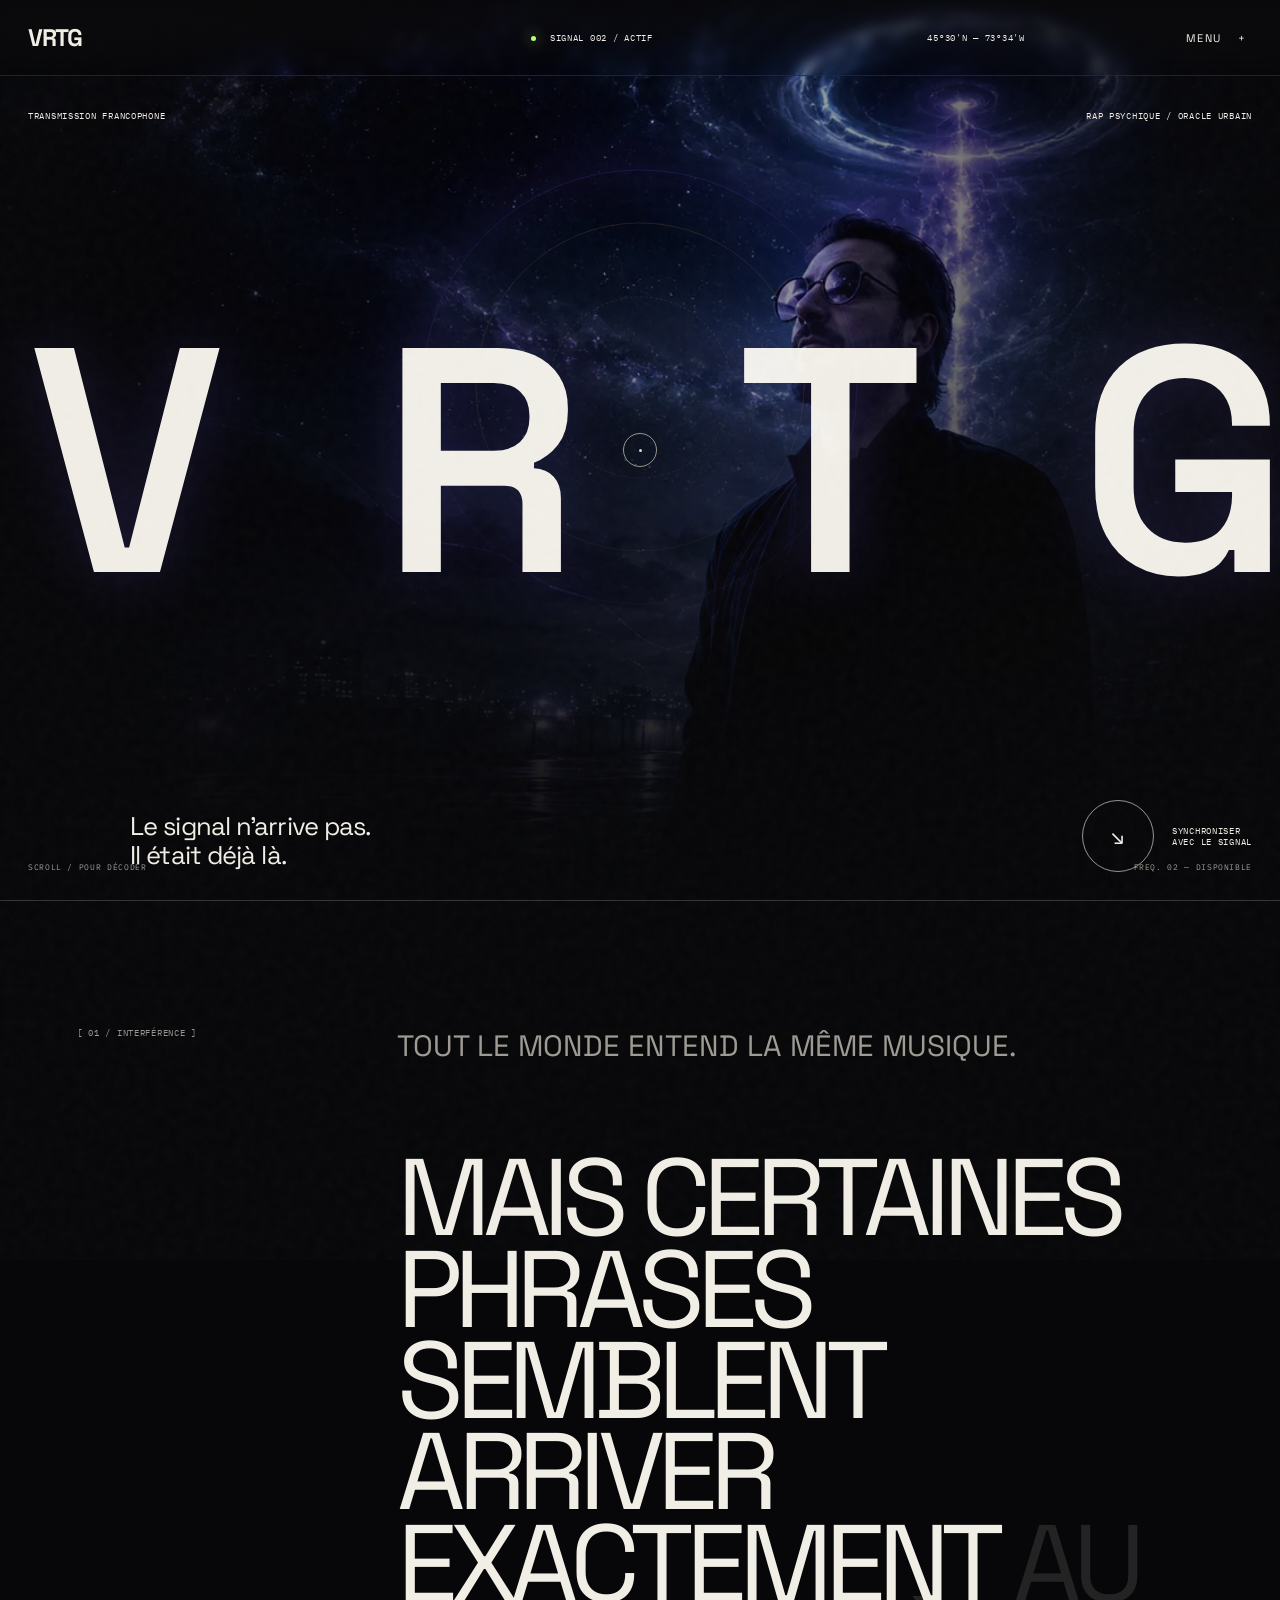
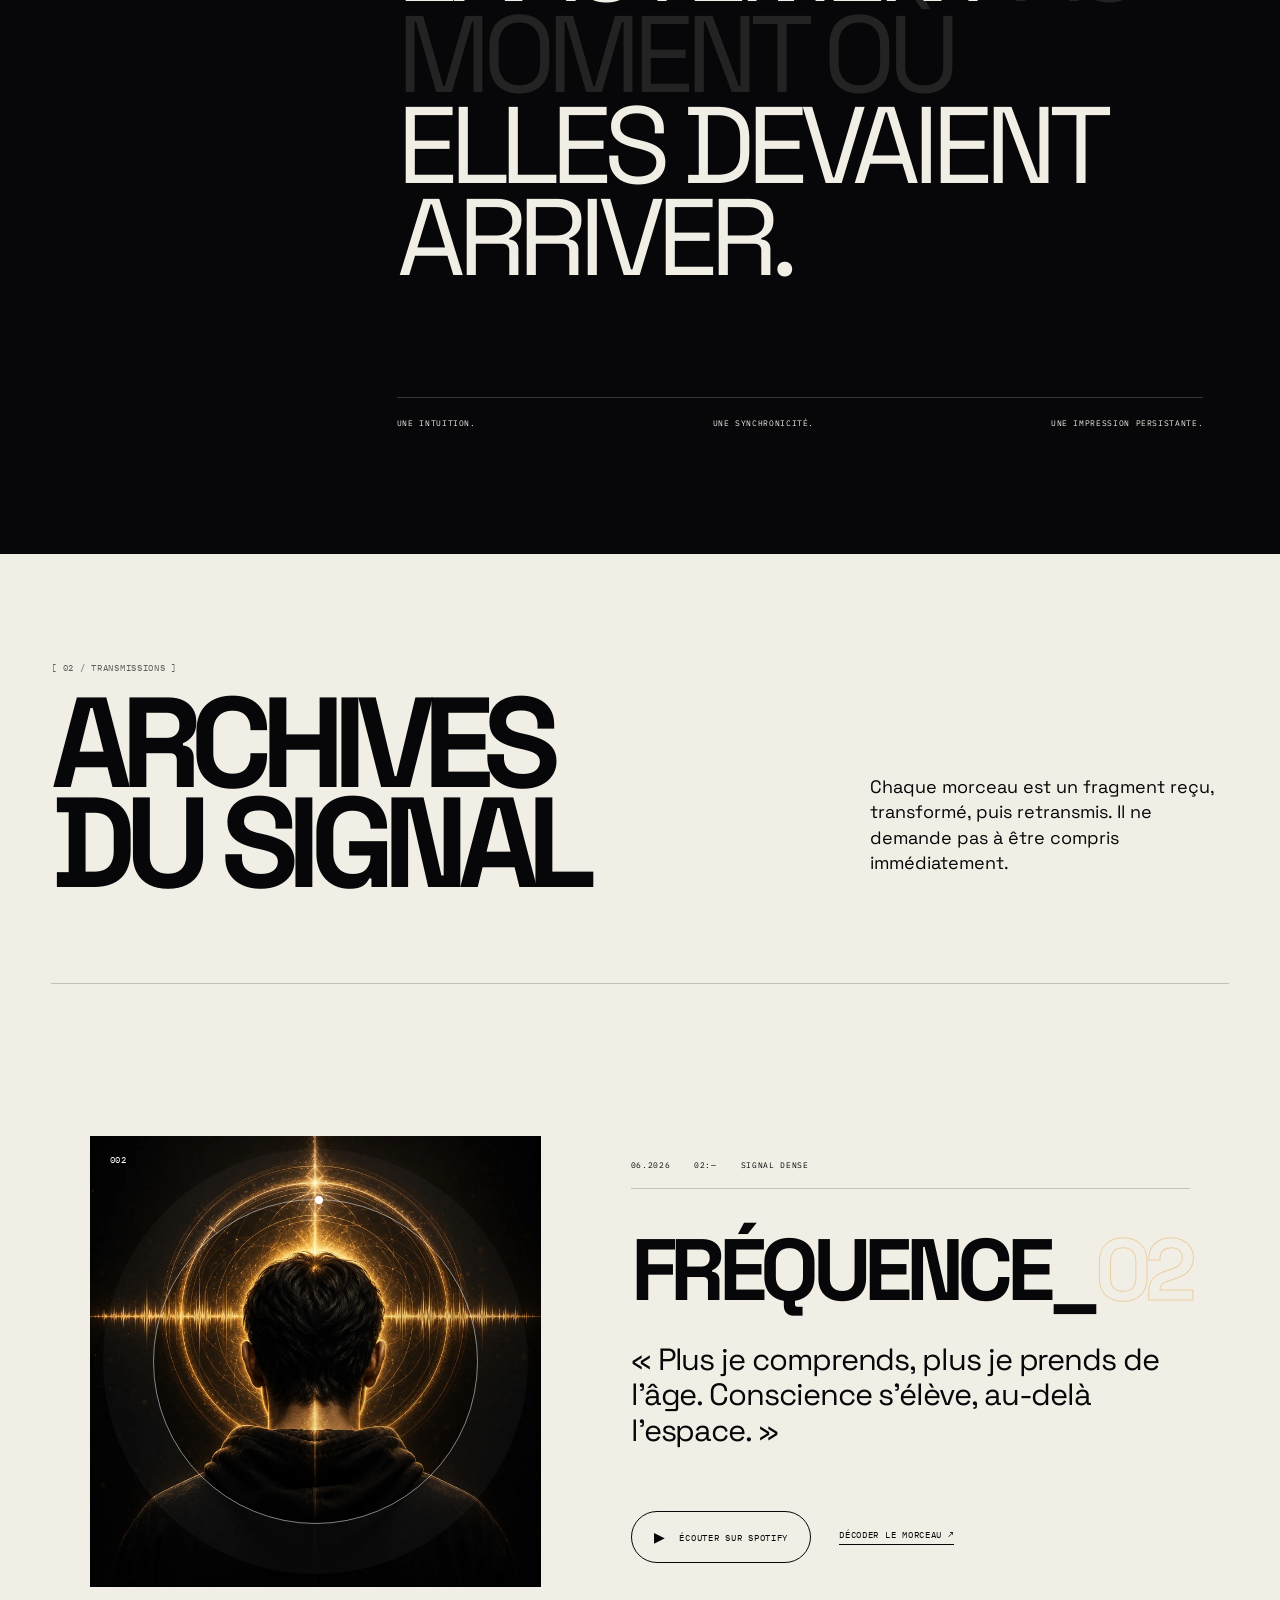
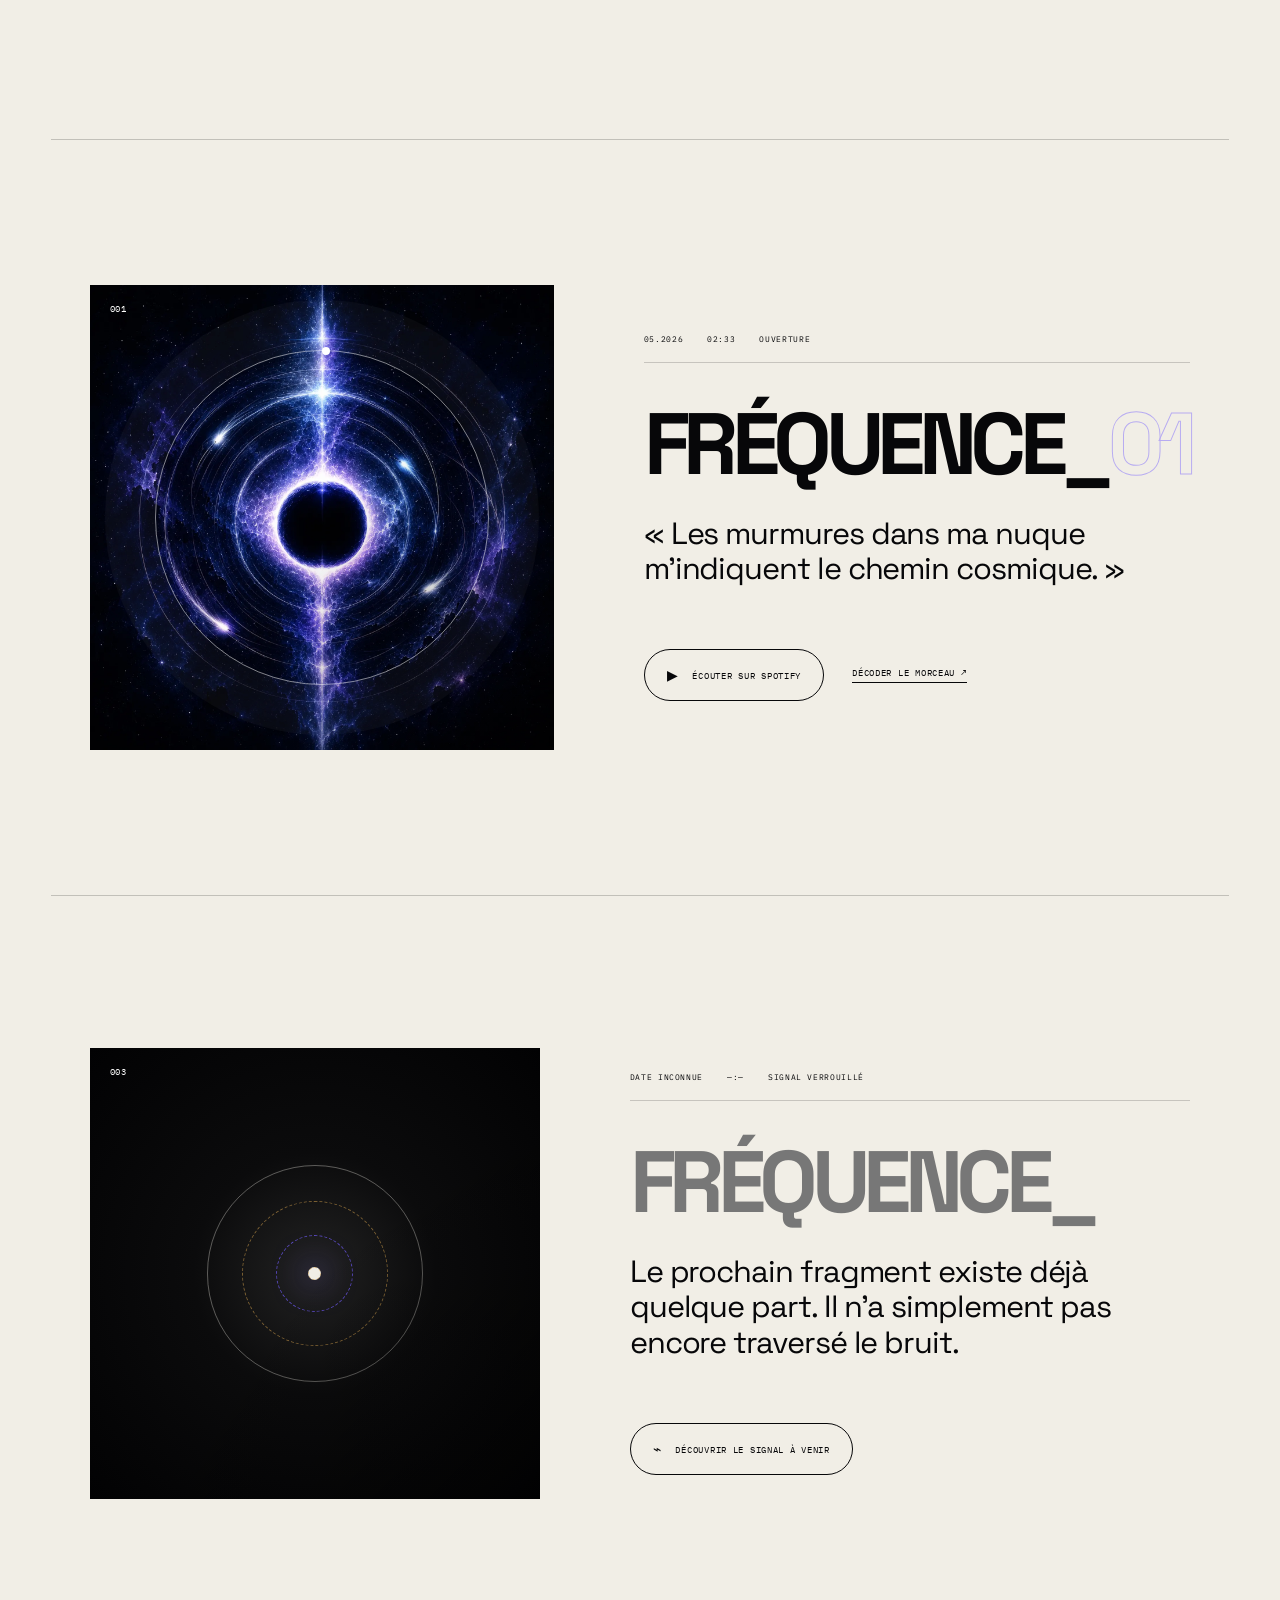
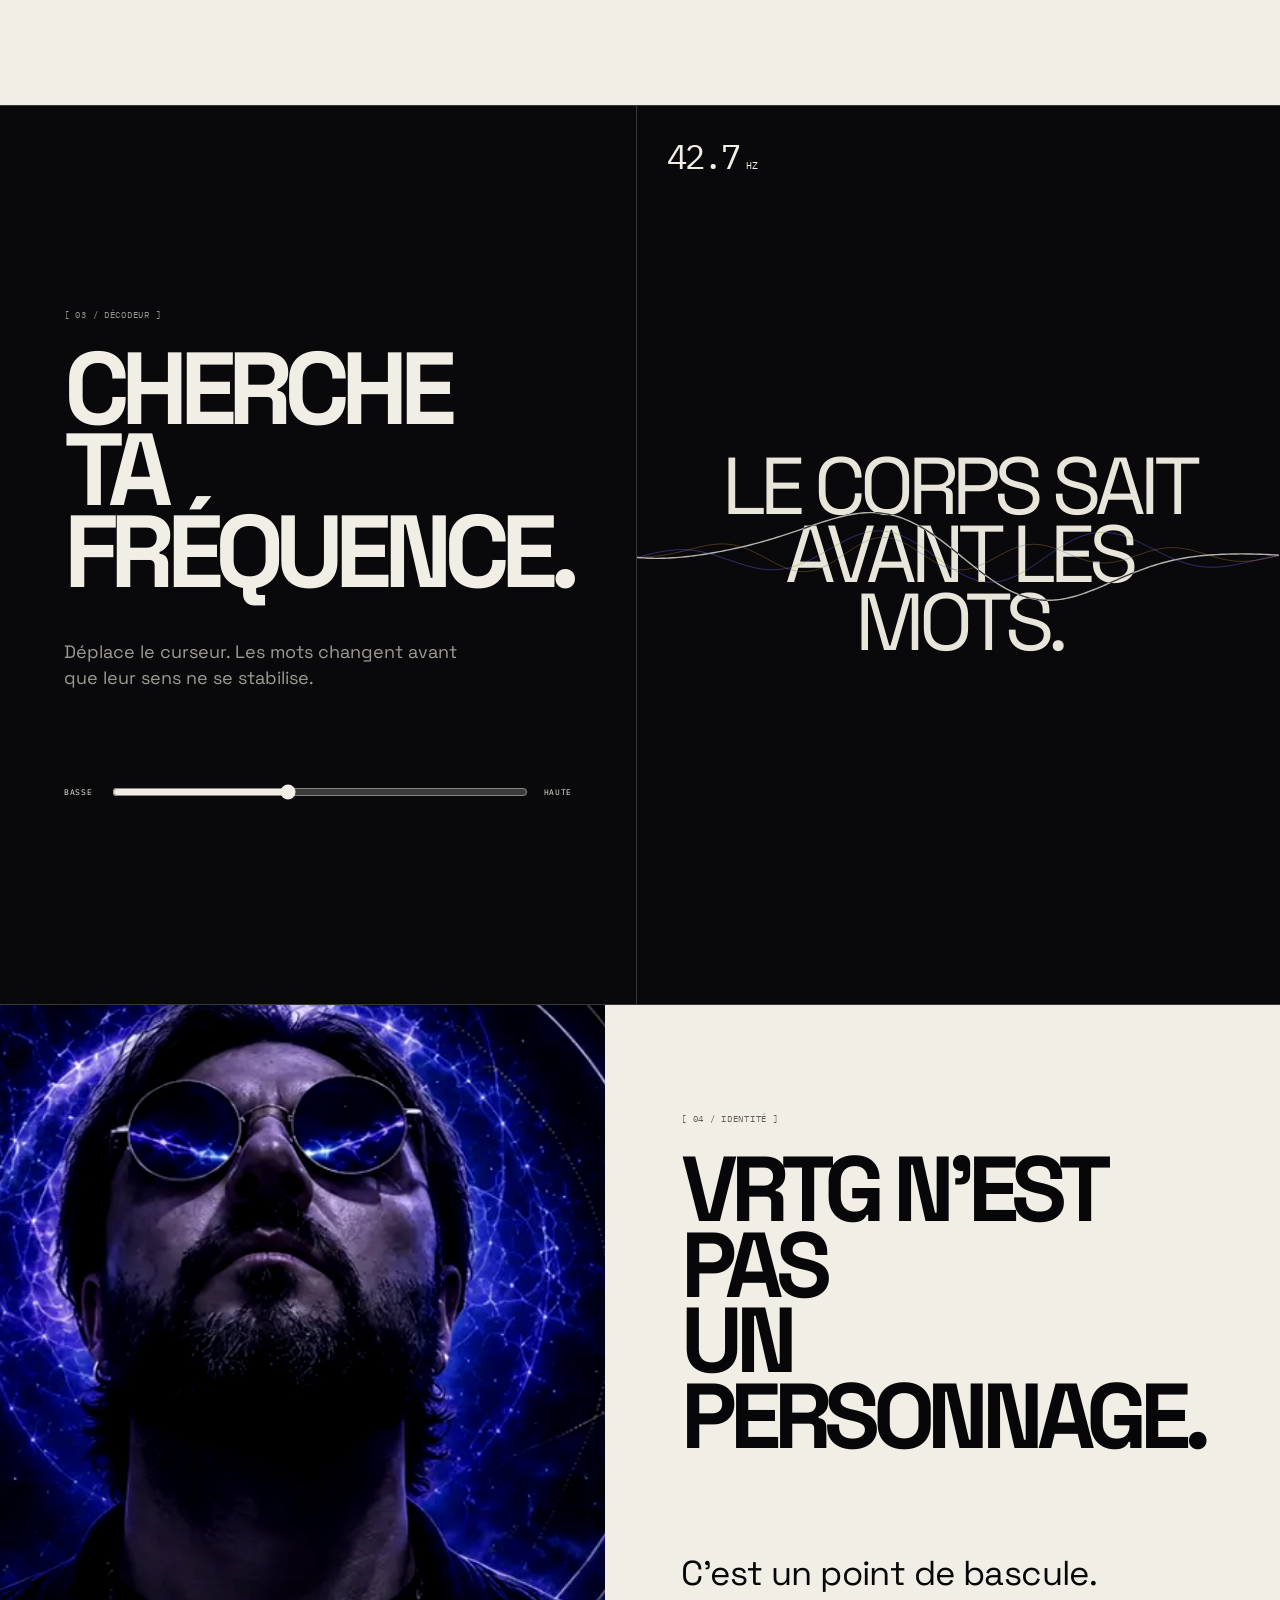
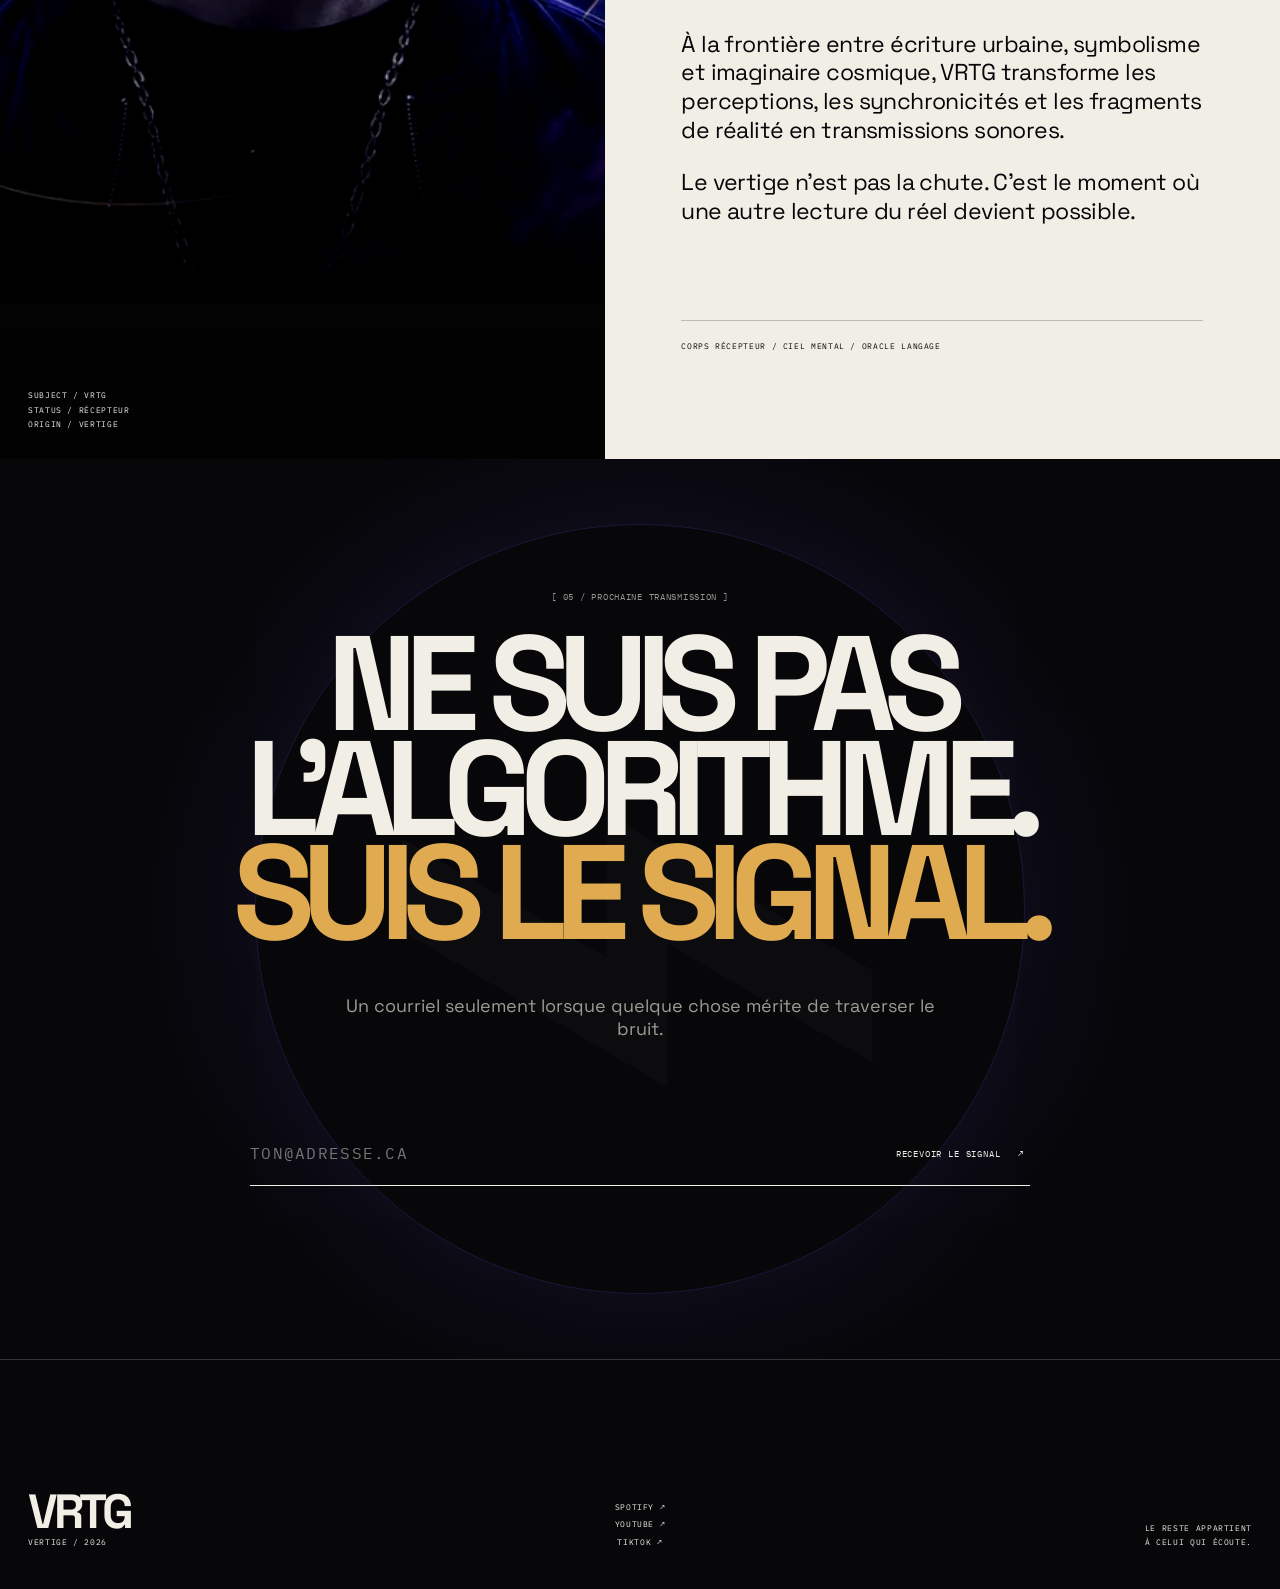
==== index.html @ f71e4300 "Déploiement de l’architecture Fréquence" ====
<!doctype html>
<html lang="fr">
<head>
  <meta charset="utf-8" />
  <meta name="viewport" content="width=device-width, initial-scale=1" />
  <meta name="theme-color" content="#070709" />
  <meta name="description" content="VRTG — Rap psychique. Fragments sonores, signal, fréquence et vertige." />
  <meta property="og:title" content="VRTG — Le signal est déjà là" />
  <meta property="og:description" content="Rap psychique. Oracle urbain. Entrez dans le signal VRTG." />
  <meta property="og:type" content="website" />
  <meta property="og:url" content="https://www.vrtgmusic.ca/" />
  <meta property="og:image" content="https://www.vrtgmusic.ca/assets/hero-vrtg.webp" />
  <title>VRTG — Le signal est déjà là</title>
  <link rel="canonical" href="https://www.vrtgmusic.ca/" />
  <link rel="icon" href="/favicon.svg" type="image/svg+xml" />
  <link rel="preconnect" href="https://fonts.googleapis.com" />
  <link rel="preconnect" href="https://fonts.gstatic.com" crossorigin />
  <link href="https://fonts.googleapis.com/css2?family=IBM+Plex+Mono:wght@400;500&family=Space+Grotesk:wght@400;500;600;700&display=swap" rel="stylesheet" />
  <link rel="stylesheet" href="styles.css" />
</head>
<body>
  <div class="boot" id="boot" aria-hidden="true">
    <div class="boot__top mono"><span>VRTG_OS</span><span>RECEPTION / 002</span></div>
    <div class="boot__center">
      <p class="mono">RECHERCHE DU SIGNAL</p>
      <div class="boot__bar"><span id="bootBar"></span></div>
      <strong id="bootCount">00</strong>
    </div>
  </div>

  <canvas id="signalCanvas" aria-hidden="true"></canvas>
  <div class="noise" aria-hidden="true"></div>
  <div class="scanline" aria-hidden="true"></div>
  <div class="cursor" id="cursor" aria-hidden="true"></div>

  <header class="topbar">
    <a class="topbar__brand magnetic" href="#top" aria-label="VRTG, retour en haut">VRTG</a>
    <div class="topbar__status mono"><i></i> SIGNAL 002 / ACTIF</div>
    <div class="topbar__coords mono">45°30'N — 73°34'W</div>
    <button class="menu-button magnetic" id="menuButton" type="button" aria-controls="menu" aria-expanded="false">MENU <span>+</span></button>
  </header>

  <nav class="menu" id="menu" aria-hidden="true">
    <div class="menu__meta mono">ARCHITECTURE DES TRANSMISSIONS</div>
    <div class="menu__structure">
      <a class="menu__top-link" href="/" data-index="00">ACCUEIL</a>
      <div class="menu__chapter">
        <a class="menu__top-link" href="/frequence" data-index="01">FRÉQUENCE</a>
        <div class="menu__tracks" aria-label="Morceaux de Fréquence">
          <a href="/frequence/01" data-index="01.01">FRÉQUENCE_01</a>
          <a href="/frequence/02" data-index="01.02">FRÉQUENCE_02</a>
          <a href="/frequence/03" data-index="01.03">FRÉQUENCE_03 <span>À VENIR</span></a>
        </div>
      </div>
    </div>
    <div class="menu__foot mono">CHAQUE EP OUVRE SES PROPRES TRANSMISSIONS.</div>
  </nav>

  <main id="top">
    <section class="hero" aria-label="Introduction VRTG">
      <div class="hero__image" aria-hidden="true"></div>
      <div class="hero__halo" aria-hidden="true"></div>

      <div class="hero__eyebrow mono reveal"><span>TRANSMISSION FRANCOPHONE</span><span>RAP PSYCHIQUE / ORACLE URBAIN</span></div>
      <h1 class="wordmark" aria-label="VRTG">
        <span>V</span><span>R</span><span>T</span><span>G</span>
      </h1>

      <div class="hero__message reveal">
        <p>Le signal n'arrive pas.</p>
        <p>Il était déjà là.</p>
      </div>

      <a class="tune magnetic" href="#transmissions">
        <span class="tune__disc"><b>↘</b></span>
        <span class="mono">SYNCHRONISER<br />AVEC LE SIGNAL</span>
      </a>

      <div class="hero__footer mono">
        <span>SCROLL / POUR DÉCODER</span>
        <span>FREQ. 02 — DISPONIBLE</span>
      </div>
    </section>

    <section class="manifesto" id="manifesto">
      <div class="section-index mono">[ 01 / INTERFÉRENCE ]</div>
      <p class="manifesto__lead split-text">TOUT LE MONDE ENTEND LA MÊME MUSIQUE.</p>
      <p class="manifesto__statement split-text">MAIS CERTAINES PHRASES SEMBLENT ARRIVER EXACTEMENT AU MOMENT OÙ ELLES DEVAIENT ARRIVER.</p>
      <div class="manifesto__aside mono">
        <span>UNE INTUITION.</span>
        <span>UNE SYNCHRONICITÉ.</span>
        <span>UNE IMPRESSION PERSISTANTE.</span>
      </div>
    </section>

    <section class="transmissions" id="transmissions">
      <div class="transmissions__header">
        <div>
          <div class="section-index mono">[ 02 / TRANSMISSIONS ]</div>
          <h2>ARCHIVES<br />DU SIGNAL</h2>
        </div>
        <p>Chaque morceau est un fragment reçu, transformé, puis retransmis. Il ne demande pas à être compris immédiatement.</p>
      </div>

      <article class="release release--gold" data-tilt>
        <div class="release__visual">
          <img src="assets/cover-frequence-02.webp" alt="Pochette de FRÉQUENCE_02" />
          <div class="release__orbit" aria-hidden="true"></div>
          <span class="release__number mono">002</span>
        </div>
        <div class="release__content">
          <div class="release__meta mono"><span>06.2026</span><span>02:—</span><span>SIGNAL DENSE</span></div>
          <h3>FRÉQUENCE_<em>02</em></h3>
          <blockquote>« Plus je comprends, plus je prends de l'âge. Conscience s'élève, au-delà l'espace. »</blockquote>
          <div class="release__actions">
            <a class="play-button magnetic" href="https://open.spotify.com/track/1C9Vg9ocyrMYbzLWoFbl8R" target="_blank" rel="noreferrer"><span>▶</span> ÉCOUTER SUR SPOTIFY</a>
            <a class="text-link" href="/frequence/02">DÉCODER LE MORCEAU ↗</a>
          </div>
        </div>
      </article>

      <article class="release release--violet" data-tilt>
        <div class="release__visual">
          <img src="assets/cover-frequence-01.webp" alt="Pochette de FRÉQUENCE_01" />
          <div class="release__orbit" aria-hidden="true"></div>
          <span class="release__number mono">001</span>
        </div>
        <div class="release__content">
          <div class="release__meta mono"><span>05.2026</span><span>02:33</span><span>OUVERTURE</span></div>
          <h3>FRÉQUENCE_<em>01</em></h3>
          <blockquote>« Les murmures dans ma nuque m'indiquent le chemin cosmique. »</blockquote>
          <div class="release__actions">
            <a class="play-button magnetic" href="https://open.spotify.com/album/1WjyWQR7PkzstSkkiZlshC" target="_blank" rel="noreferrer"><span>▶</span> ÉCOUTER SUR SPOTIFY</a>
            <a class="text-link" href="/frequence/01">DÉCODER LE MORCEAU ↗</a>
          </div>
        </div>
      </article>

      <article class="release release--locked" data-tilt>
        <div class="release__visual release__visual--locked">
          <div class="locked-symbol" aria-hidden="true"><span></span><span></span><span></span></div>
          <span class="release__number mono">003</span>
        </div>
        <div class="release__content">
          <div class="release__meta mono"><span>DATE INCONNUE</span><span>—:—</span><span>SIGNAL VERROUILLÉ</span></div>
          <h3>FRÉQUENCE_<em>03</em></h3>
          <blockquote>Le prochain fragment existe déjà quelque part. Il n'a simplement pas encore traversé le bruit.</blockquote>
          <div class="release__actions">
            <a class="play-button magnetic" href="/frequence/03"><span>⌁</span> DÉCOUVRIR LE SIGNAL À VENIR</a>
          </div>
        </div>
      </article>
    </section>

    <section class="decoder" aria-label="Décodeur de signal interactif">
      <div class="decoder__panel">
        <div class="section-index mono">[ 03 / DÉCODEUR ]</div>
        <h2>CHERCHE<br />TA FRÉQUENCE.</h2>
        <p>Déplace le curseur. Les mots changent avant que leur sens ne se stabilise.</p>
        <label class="dial" for="frequencyRange">
          <span class="mono">BASSE</span>
          <input id="frequencyRange" type="range" min="0" max="100" value="42" />
          <span class="mono">HAUTE</span>
        </label>
      </div>
      <div class="decoder__output">
        <div class="decoder__readout mono"><span id="frequencyValue">42.7</span> Hz</div>
        <canvas id="waveCanvas" width="900" height="440" aria-hidden="true"></canvas>
        <p id="decodedPhrase">LE CORPS SAIT AVANT LES MOTS.</p>
      </div>
    </section>

    <section class="identity" id="identity">
      <div class="identity__portrait" data-parallax>
        <img src="assets/vrtg-about.webp" alt="Portrait officiel de VRTG" />
        <div class="identity__coordinates mono">SUBJECT / VRTG<br />STATUS / RÉCEPTEUR<br />ORIGIN / VERTIGE</div>
      </div>
      <div class="identity__copy">
        <div class="section-index mono">[ 04 / IDENTITÉ ]</div>
        <h2>VRTG N'EST PAS<br />UN PERSONNAGE.</h2>
        <div class="identity__body">
          <p>C'est un point de bascule.</p>
          <p>À la frontière entre écriture urbaine, symbolisme et imaginaire cosmique, VRTG transforme les perceptions, les synchronicités et les fragments de réalité en transmissions sonores.</p>
          <p>Le vertige n'est pas la chute. C'est le moment où une autre lecture du réel devient possible.</p>
        </div>
        <div class="identity__signature mono">CORPS RÉCEPTEUR / CIEL MENTAL / ORACLE LANGAGE</div>
      </div>
    </section>

    <section class="contact" id="contact">
      <div class="contact__signal" aria-hidden="true">⌁</div>
      <div class="section-index mono">[ 05 / PROCHAINE TRANSMISSION ]</div>
      <h2>NE SUIS PAS<br />L'ALGORITHME.<br /><em>SUIS LE SIGNAL.</em></h2>
      <p>Un courriel seulement lorsque quelque chose mérite de traverser le bruit.</p>
      <form class="signal-form" id="signalForm">
        <label class="sr-only" for="email">Adresse courriel</label>
        <input id="email" name="email" type="email" autocomplete="email" placeholder="TON@ADRESSE.CA" required />
        <button class="magnetic" type="submit">RECEVOIR LE SIGNAL <span>↗</span></button>
      </form>
      <div class="form-message mono" id="formMessage" role="status"></div>
    </section>
  </main>

  <footer class="footer mono">
    <div><strong>VRTG</strong><span>VERTIGE / 2026</span></div>
    <div class="footer__links">
      <a href="https://open.spotify.com/album/1WjyWQR7PkzstSkkiZlshC" target="_blank" rel="noreferrer">SPOTIFY ↗</a>
      <a href="https://music.youtube.com/playlist?list=OLAK5uy_mbqPI9Erlt63fU2uGEngq5VentivAA93U" target="_blank" rel="noreferrer">YOUTUBE ↗</a>
      <a href="https://www.tiktok.com/@vrtgmusic" target="_blank" rel="noreferrer">TIKTOK ↗</a>
    </div>
    <div>LE RESTE APPARTIENT<br />À CELUI QUI ÉCOUTE.</div>
  </footer>

  <script src="script.js"></script>
</body>
</html>
---- styles.css ----
:root {
  --black: #070709;
  --ink: #0d0d10;
  --paper: #f1eee6;
  --muted: #9e9b93;
  --line: rgba(241, 238, 230, .2);
  --violet: #725cff;
  --gold: #e0aa51;
  --ease: cubic-bezier(.18,.8,.2,1);
}

* { box-sizing: border-box; }
html { scroll-behavior: smooth; background: var(--black); overflow-x: hidden; }
body {
  margin: 0;
  color: var(--paper);
  background: var(--black);
  font-family: "Space Grotesk", system-ui, sans-serif;
  overflow-x: hidden;
}
body.menu-open { overflow: hidden; }
a { color: inherit; text-decoration: none; }
button, input { font: inherit; }
img { display: block; max-width: 100%; }
::selection { color: var(--black); background: var(--paper); }
.mono { font-family: "IBM Plex Mono", monospace; letter-spacing: .08em; text-transform: uppercase; }
.sr-only { position: absolute; width: 1px; height: 1px; overflow: hidden; clip: rect(0,0,0,0); white-space: nowrap; }

#signalCanvas { position: fixed; inset: 0; z-index: 0; width: 100%; height: 100%; pointer-events: none; opacity: .55; }
.noise { position: fixed; inset: -40%; z-index: 50; pointer-events: none; opacity: .038; background-image: url("data:image/svg+xml,%3Csvg viewBox='0 0 180 180' xmlns='http://www.w3.org/2000/svg'%3E%3Cfilter id='n'%3E%3CfeTurbulence type='fractalNoise' baseFrequency='.9' numOctaves='4' stitchTiles='stitch'/%3E%3C/filter%3E%3Crect width='100%25' height='100%25' filter='url(%23n)' opacity='.8'/%3E%3C/svg%3E"); animation: noise .22s steps(2) infinite; }
.scanline { position: fixed; left: 0; right: 0; top: -10vh; height: 18vh; z-index: 49; pointer-events: none; opacity: .05; background: linear-gradient(transparent, var(--paper), transparent); animation: scan 8s linear infinite; }
@keyframes noise { 0%{transform:translate(0)} 25%{transform:translate(3%,-2%)} 50%{transform:translate(-2%,3%)} 75%{transform:translate(2%,1%)} 100%{transform:translate(-3%,-1%)} }
@keyframes scan { to { transform: translateY(120vh); } }

.boot { position: fixed; inset: 0; z-index: 1000; background: var(--paper); color: var(--black); display: grid; padding: 24px; transition: transform 1s var(--ease), visibility 1s; }
.boot.is-done { transform: translateY(-105%); visibility: hidden; }
.boot__top { display: flex; justify-content: space-between; align-self: start; font-size: 11px; }
.boot__center { width: min(520px, 80vw); place-self: center; }
.boot__center p { font-size: 11px; }
.boot__bar { height: 2px; background: rgba(7,7,9,.18); margin: 16px 0; overflow: hidden; }
.boot__bar span { display: block; width: 0; height: 100%; background: var(--black); }
.boot__center strong { display: block; text-align: right; font-size: clamp(48px, 10vw, 120px); line-height: .8; letter-spacing: -.08em; }

.cursor { width: 34px; height: 34px; position: fixed; left: 0; top: 0; z-index: 999; border: 1px solid rgba(241,238,230,.65); border-radius: 50%; pointer-events: none; transform: translate(-50%,-50%); transition: width .25s var(--ease), height .25s var(--ease), background .25s, mix-blend-mode .25s; mix-blend-mode: difference; }
.cursor::after { content: ""; position: absolute; width: 3px; height: 3px; border-radius: 50%; background: var(--paper); inset: 0; margin: auto; }
.cursor.is-hover { width: 72px; height: 72px; background: rgba(241,238,230,.16); }

.topbar { position: fixed; inset: 0 0 auto 0; z-index: 100; height: 76px; display: grid; grid-template-columns: 1fr 1fr 1fr auto; align-items: center; gap: 24px; padding: 0 28px; border-bottom: 1px solid rgba(241,238,230,.12); background: linear-gradient(to bottom, rgba(7,7,9,.78), transparent); backdrop-filter: blur(5px); }
.topbar__brand { font-size: 24px; font-weight: 700; letter-spacing: -.06em; }
.topbar__status, .topbar__coords { justify-self: center; font-size: 9px; }
.topbar__status i { display: inline-block; width: 5px; height: 5px; margin-right: 8px; border-radius: 50%; background: #b8ff74; box-shadow: 0 0 14px #b8ff74; animation: blink 1.8s infinite; }
@keyframes blink { 50% { opacity: .2; } }
.menu-button { border: 0; color: var(--paper); background: none; font-size: 11px; cursor: pointer; letter-spacing: .12em; }
.menu-button span { display: inline-block; margin-left: 12px; transition: transform .4s var(--ease); }
.menu-open .menu-button span { transform: rotate(45deg); }

.menu { position: fixed; inset: 0; z-index: 90; display: flex; flex-direction: column; justify-content: center; padding: 10vh 7vw 6vh; overflow-y: auto; background: var(--paper); color: var(--black); transform: translateY(-102%); transition: transform .75s var(--ease); visibility: hidden; }
.menu-open .menu { transform: translateY(0); visibility: visible; }
.menu__meta { position: absolute; top: 100px; left: 7vw; font-size: 10px; }
.menu__structure { display: grid; gap: clamp(22px, 4vh, 52px); }
.menu__chapter { display: grid; gap: clamp(18px, 3vh, 34px); }
.menu a { position: relative; display: block; width: fit-content; font-size: clamp(54px, 9vw, 140px); line-height: .88; letter-spacing: -.075em; transition: transform .35s var(--ease), opacity .35s; }
.menu a::before { content: attr(data-index); position: absolute; top: .15em; left: -3em; font-family: "IBM Plex Mono"; font-size: 10px; letter-spacing: .1em; }
.menu__tracks { display: grid; gap: 9px; margin-left: clamp(44px, 8vw, 130px); }
.menu__tracks a { font-size: clamp(24px, 3.8vw, 58px); line-height: .95; letter-spacing: -.055em; }
.menu__tracks a::before { top: .2em; left: -4em; font-size: 8px; }
.menu__tracks a span { margin-left: .45em; font-family: "IBM Plex Mono", monospace; font-size: .22em; letter-spacing: .1em; vertical-align: middle; }
.menu a[aria-current="page"] { color: var(--accent); }
.menu a:hover { transform: translateX(2vw); }
.menu:has(a:hover) a:not(:hover) { opacity: .24; }
.menu__foot { position: absolute; bottom: 30px; right: 4vw; font-size: 9px; }

main, footer { position: relative; z-index: 1; }
.hero { min-height: 100svh; position: relative; display: grid; grid-template-columns: repeat(12, 1fr); grid-template-rows: auto 1fr auto; align-items: center; overflow: hidden; padding: 110px 28px 28px; }
.hero::before { content:""; position:absolute; inset:0; z-index:-1; background: radial-gradient(circle at 50% 42%, transparent 0 12%, rgba(7,7,9,.1) 30%, rgba(7,7,9,.92) 77%), linear-gradient(to bottom, rgba(7,7,9,.08), var(--black)); }
.hero__image { position:absolute; inset:0; z-index:-3; background-image:url("assets/hero-vrtg.webp"); background-size:cover; background-position:center; filter:saturate(.72) contrast(1.14); transform:scale(1.03); animation: breathe 12s ease-in-out infinite alternate; }
.hero__image::after { content:""; position:absolute; inset:0; background: linear-gradient(105deg, rgba(7,7,9,.5), transparent 55%, rgba(7,7,9,.35)); }
@keyframes breathe { to { transform:scale(1.08); } }
.hero__halo { position:absolute; z-index:-2; left:50%; top:43%; width:34vw; aspect-ratio:1; border:1px solid rgba(114,92,255,.3); border-radius:50%; transform:translate(-50%,-50%); box-shadow:0 0 80px rgba(114,92,255,.2), inset 0 0 80px rgba(114,92,255,.14); animation: halo 5s ease-in-out infinite; }
.hero__halo::before, .hero__halo::after { content:""; position:absolute; inset:12%; border:1px solid rgba(224,170,81,.2); border-radius:50%; }
.hero__halo::after { inset:29%; border-style:dashed; animation:rotate 15s linear infinite; }
@keyframes halo { 50% { transform:translate(-50%,-50%) scale(1.06); opacity:.62; } }
@keyframes rotate { to { transform:rotate(360deg); } }
.hero__eyebrow { grid-column:1/-1; align-self:start; display:flex; justify-content:space-between; font-size:9px; }
.wordmark { grid-column:1/-1; display:flex; justify-content:space-between; align-items:center; margin:0; font-size:clamp(100px, 25vw, 430px); font-weight:600; line-height:.65; letter-spacing:-.12em; mix-blend-mode:screen; }
.wordmark span { display:inline-block; text-shadow:0 0 60px rgba(114,92,255,.18); animation: letterFloat 5s ease-in-out infinite; }
.wordmark span:nth-child(2){ animation-delay:-1s; }
.wordmark span:nth-child(3){ animation-delay:-2s; }
.wordmark span:nth-child(4){ animation-delay:-3s; }
@keyframes letterFloat { 50% { transform:translateY(-8px); } }
.hero__message { grid-column:2/6; align-self:end; font-size:clamp(18px,2vw,30px); line-height:1.06; letter-spacing:-.035em; }
.hero__message p { margin:.1em 0; }
.tune { grid-column:10/13; justify-self:end; align-self:end; display:flex; align-items:center; gap:18px; font-size:9px; }
.tune__disc { display:grid; place-items:center; width:72px; aspect-ratio:1; border:1px solid rgba(241,238,230,.6); border-radius:50%; transition:transform .5s var(--ease), background .5s; }
.tune:hover .tune__disc { transform:rotate(45deg) scale(1.08); color:var(--black); background:var(--paper); }
.tune__disc b { font-size:22px; font-weight:400; }
.hero__footer { position:absolute; left:28px; right:28px; bottom:28px; display:flex; justify-content:space-between; font-size:8px; opacity:.65; }
.reveal { opacity:0; transform:translateY(18px); transition:1s var(--ease); }
.loaded .reveal { opacity:1; transform:none; transition-delay:.25s; }

.section-index { font-size:9px; opacity:.62; }
.manifesto { min-height:110vh; padding:14vh 6vw; border-top:1px solid var(--line); display:grid; grid-template-columns:1fr 3fr; gap:4vw; align-content:center; }
.manifesto .section-index { grid-column:1; }
.manifesto__lead { grid-column:2; max-width:900px; margin:0; font-size:clamp(18px,2.3vw,38px); color:var(--muted); }
.manifesto__statement { grid-column:2; margin:4vh 0 0; max-width:1300px; font-size:clamp(52px,8.5vw,150px); line-height:.84; letter-spacing:-.075em; }
.manifesto__aside { grid-column:2; display:flex; justify-content:space-between; margin-top:7vh; padding-top:20px; border-top:1px solid var(--line); font-size:8px; }
.split-text .word { opacity:.12; transition:opacity .35s; }
.split-text .word.is-active { opacity:1; }

.transmissions { padding:12vh 4vw 6vh; background:var(--paper); color:var(--black); }
.transmissions__header { display:grid; grid-template-columns:2fr 1fr; gap:8vw; margin-bottom:10vh; }
.transmissions h2 { margin:20px 0 0; font-size:clamp(64px,10vw,160px); line-height:.78; letter-spacing:-.09em; }
.transmissions__header p { align-self:end; max-width:450px; font-size:18px; line-height:1.4; }
.release { min-height:84vh; display:grid; grid-template-columns:1.1fr .9fr; gap:7vw; align-items:center; padding:9vh 3vw; border-top:1px solid rgba(7,7,9,.2); perspective:1200px; }
.release__visual { position:relative; width:min(100%,680px); aspect-ratio:1; overflow:hidden; background:#111; transform-style:preserve-3d; transition:transform .25s ease-out; }
.release__visual img { width:100%; height:100%; object-fit:cover; transition:transform 1s var(--ease), filter 1s; }
.release:hover img { transform:scale(1.04); }
.release__visual::after { content:""; position:absolute; inset:0; background:linear-gradient(135deg, transparent 50%, rgba(0,0,0,.4)); }
.release__orbit { position:absolute; inset:14%; z-index:2; border:1px solid rgba(255,255,255,.5); border-radius:50%; box-shadow:0 0 0 50px rgba(255,255,255,.03); animation:rotate 18s linear infinite; }
.release__orbit::after { content:""; position:absolute; width:8px; height:8px; border-radius:50%; background:white; left:50%; top:-4px; box-shadow:0 0 22px white; }
.release__number { position:absolute; z-index:3; top:18px; left:20px; color:white; font-size:9px; }
.release__meta { display:flex; gap:24px; padding-bottom:18px; border-bottom:1px solid rgba(7,7,9,.18); font-size:8px; }
.release h3 { margin:5vh 0 4vh; font-size:clamp(48px,6.8vw,110px); line-height:.83; letter-spacing:-.075em; font-style:normal; }
.release h3 em { font-style:normal; color:transparent; -webkit-text-stroke:1px currentColor; opacity:.45; }
.release blockquote { margin:0; max-width:620px; font-size:clamp(22px,2.4vw,38px); line-height:1.15; letter-spacing:-.035em; }
.release__actions { display:flex; align-items:center; flex-wrap:wrap; gap:28px; margin-top:7vh; }
.play-button { display:inline-flex; align-items:center; gap:14px; padding:16px 22px; border:1px solid var(--black); border-radius:100px; font-family:"IBM Plex Mono"; font-size:9px; letter-spacing:.08em; transition:color .3s, background .3s; }
.play-button:hover { color:var(--paper); background:var(--black); }
.play-button span { font-size:14px; }
.text-link { font-family:"IBM Plex Mono"; font-size:9px; letter-spacing:.08em; border-bottom:1px solid currentColor; padding-bottom:4px; }
.release--gold { --accent:var(--gold); }
.release--violet { --accent:var(--violet); }
.release--gold h3 em, .release--violet h3 em { -webkit-text-stroke-color:var(--accent); }
.release__visual--locked { display:grid; place-items:center; background:radial-gradient(circle at center, #222 0, #0b0b0c 38%, #020203 100%); }
.locked-symbol { position:relative; width:48%; aspect-ratio:1; border:1px solid rgba(241,238,230,.35); border-radius:50%; animation:rotate 20s linear infinite; }
.locked-symbol span { position:absolute; inset:16%; border:1px dashed rgba(224,170,81,.5); border-radius:50%; }
.locked-symbol span:nth-child(2) { inset:32%; border-color:rgba(114,92,255,.7); animation:rotate 9s linear infinite reverse; }
.locked-symbol span:nth-child(3) { inset:47%; background:var(--paper); box-shadow:0 0 35px var(--violet); }
.release--locked h3 { color:#777; }

.decoder { min-height:100vh; display:grid; grid-template-columns:.8fr 1.2fr; border-top:1px solid var(--line); border-bottom:1px solid var(--line); background:#09090b; }
.decoder__panel { padding:12vh 5vw; border-right:1px solid var(--line); display:flex; flex-direction:column; justify-content:center; }
.decoder h2 { margin:28px 0; font-size:clamp(58px,8vw,135px); line-height:.8; letter-spacing:-.085em; }
.decoder__panel p { max-width:420px; color:var(--muted); font-size:18px; line-height:1.45; }
.dial { display:grid; grid-template-columns:auto 1fr auto; align-items:center; gap:18px; margin-top:8vh; font-size:8px; }
.dial input { width:100%; accent-color:var(--paper); }
.decoder__output { position:relative; min-height:680px; display:grid; place-items:center; overflow:hidden; }
.decoder__readout { position:absolute; left:30px; top:28px; font-size:10px; }
.decoder__readout span { font-size:34px; letter-spacing:-.06em; }
#waveCanvas { width:100%; height:100%; position:absolute; inset:0; }
.decoder__output p { position:relative; z-index:2; width:75%; margin:0; text-align:center; font-size:clamp(46px,6.3vw,112px); line-height:.84; letter-spacing:-.075em; mix-blend-mode:difference; }

.identity { min-height:110vh; display:grid; grid-template-columns:1fr 1fr; background:var(--paper); color:var(--black); }
.identity__portrait { position:relative; min-height:100%; overflow:hidden; background:#050507; }
.identity__portrait img { width:100%; height:100%; object-fit:cover; filter:grayscale(.25) contrast(1.1); transform:scale(1.04); }
.identity__portrait::after { content:""; position:absolute; inset:0; background:linear-gradient(to top, rgba(0,0,0,.7), transparent 45%); }
.identity__coordinates { position:absolute; z-index:2; left:28px; bottom:28px; color:var(--paper); font-size:8px; line-height:1.8; }
.identity__copy { padding:12vh 6vw; display:flex; flex-direction:column; justify-content:center; }
.identity h2 { margin:28px 0 7vh; font-size:clamp(56px,7.2vw,120px); line-height:.82; letter-spacing:-.08em; }
.identity__body { max-width:620px; font-size:clamp(19px,1.8vw,30px); line-height:1.25; letter-spacing:-.025em; }
.identity__body p:first-child { font-size:1.5em; }
.identity__signature { margin-top:8vh; padding-top:20px; border-top:1px solid rgba(7,7,9,.22); font-size:8px; }

.contact { min-height:100vh; position:relative; display:flex; flex-direction:column; align-items:center; justify-content:center; text-align:center; padding:12vh 5vw; overflow:hidden; }
.contact::before { content:""; position:absolute; width:60vw; aspect-ratio:1; border:1px solid rgba(114,92,255,.2); border-radius:50%; box-shadow:0 0 180px rgba(114,92,255,.14); }
.contact__signal { position:absolute; font-size:76vw; opacity:.025; line-height:1; animation:rotate 30s linear infinite; }
.contact h2 { position:relative; margin:30px 0; font-size:clamp(60px,10.5vw,180px); line-height:.78; letter-spacing:-.09em; }
.contact h2 em { font-style:normal; color:var(--gold); }
.contact > p { position:relative; max-width:600px; color:var(--muted); font-size:18px; }
.signal-form { position:relative; width:min(780px,100%); display:grid; grid-template-columns:1fr auto; margin-top:7vh; border-bottom:1px solid var(--paper); }
.signal-form input { min-width:0; padding:22px 0; border:0; outline:0; color:var(--paper); background:transparent; font-family:"IBM Plex Mono"; letter-spacing:.08em; }
.signal-form button { border:0; color:var(--paper); background:transparent; font-family:"IBM Plex Mono"; font-size:9px; letter-spacing:.09em; cursor:pointer; }
.signal-form button span { margin-left:12px; }
.form-message { min-height:24px; margin-top:18px; font-size:9px; }

.footer { min-height:230px; display:grid; grid-template-columns:1fr 1fr 1fr; align-items:end; gap:30px; padding:40px 28px; border-top:1px solid var(--line); font-size:8px; line-height:1.7; }
.footer > div { display:flex; flex-direction:column; }
.footer strong { font-family:"Space Grotesk"; font-size:48px; line-height:1; letter-spacing:-.08em; }
.footer__links { align-items:center; gap:4px; }
.footer > div:last-child { text-align:right; }

@media (max-width: 900px) {
  .cursor, .topbar__coords { display:none; }
  .topbar { grid-template-columns:1fr auto auto; padding:0 18px; }
  .topbar__status { justify-self:end; }
  .hero { padding-inline:18px; }
  .hero__eyebrow span:last-child { display:none; }
  .hero__halo { width:72vw; }
  .wordmark { font-size:27vw; }
  .hero__message { grid-column:1/8; }
  .tune { grid-column:8/13; }
  .hero__footer { left:18px; right:18px; }
  .manifesto { grid-template-columns:1fr; }
  .manifesto .section-index, .manifesto__lead, .manifesto__statement, .manifesto__aside { grid-column:1; }
  .manifesto__statement { font-size:13vw; }
  .transmissions__header, .release, .decoder, .identity { grid-template-columns:1fr; }
  .release { gap:6vh; }
  .release:nth-of-type(even) .release__visual { order:0; }
  .decoder__panel { border-right:0; border-bottom:1px solid var(--line); }
  .identity__portrait { min-height:75vh; }
}

@media (max-width: 600px) {
  .boot { padding:18px; }
  .topbar { height:64px; }
  .topbar__status { display:none; }
  .hero { min-height:100svh; padding-top:86px; }
  .hero__image { background-position:60% center; }
  .hero__message { grid-column:1/11; font-size:19px; }
  .tune { grid-column:1/13; justify-self:start; margin-top:28px; }
  .hero__footer span:first-child { display:none; }
  .hero__footer { justify-content:flex-end; }
  .menu { padding-left:18vw; padding-top: 16vh; padding-bottom: 10vh; }
  .menu a { font-size:17vw; }
  .menu__tracks { margin-left: 12vw; gap: 12px; }
  .menu__tracks a { font-size: 8.2vw; }
  .manifesto { min-height:auto; padding:18vh 18px; }
  .manifesto__aside { flex-direction:column; gap:12px; }
  .transmissions { padding-inline:18px; }
  .transmissions__header { gap:4vh; }
  .transmissions h2 { font-size:18vw; }
  .release { min-height:auto; padding:10vh 0; }
  .release__meta { gap:12px; flex-wrap:wrap; }
  .release h3 { font-size:15vw; }
  .release__actions { align-items:flex-start; flex-direction:column; }
  .decoder__panel { padding-inline:18px; }
  .decoder__output { min-height:75vh; }
  .decoder__output p { width:90%; font-size:14vw; }
  .identity__copy { padding-inline:18px; }
  .contact { padding-inline:18px; }
  .signal-form { grid-template-columns:1fr; }
  .signal-form button { padding:18px 0; text-align:left; }
  .footer { grid-template-columns:1fr; align-items:start; }
  .footer__links { align-items:flex-start; }
  .footer > div:last-child { text-align:left; }
}

@media (prefers-reduced-motion: reduce) {
  *, *::before, *::after { animation-duration:.01ms !important; animation-iteration-count:1 !important; scroll-behavior:auto !important; transition-duration:.01ms !important; }
}
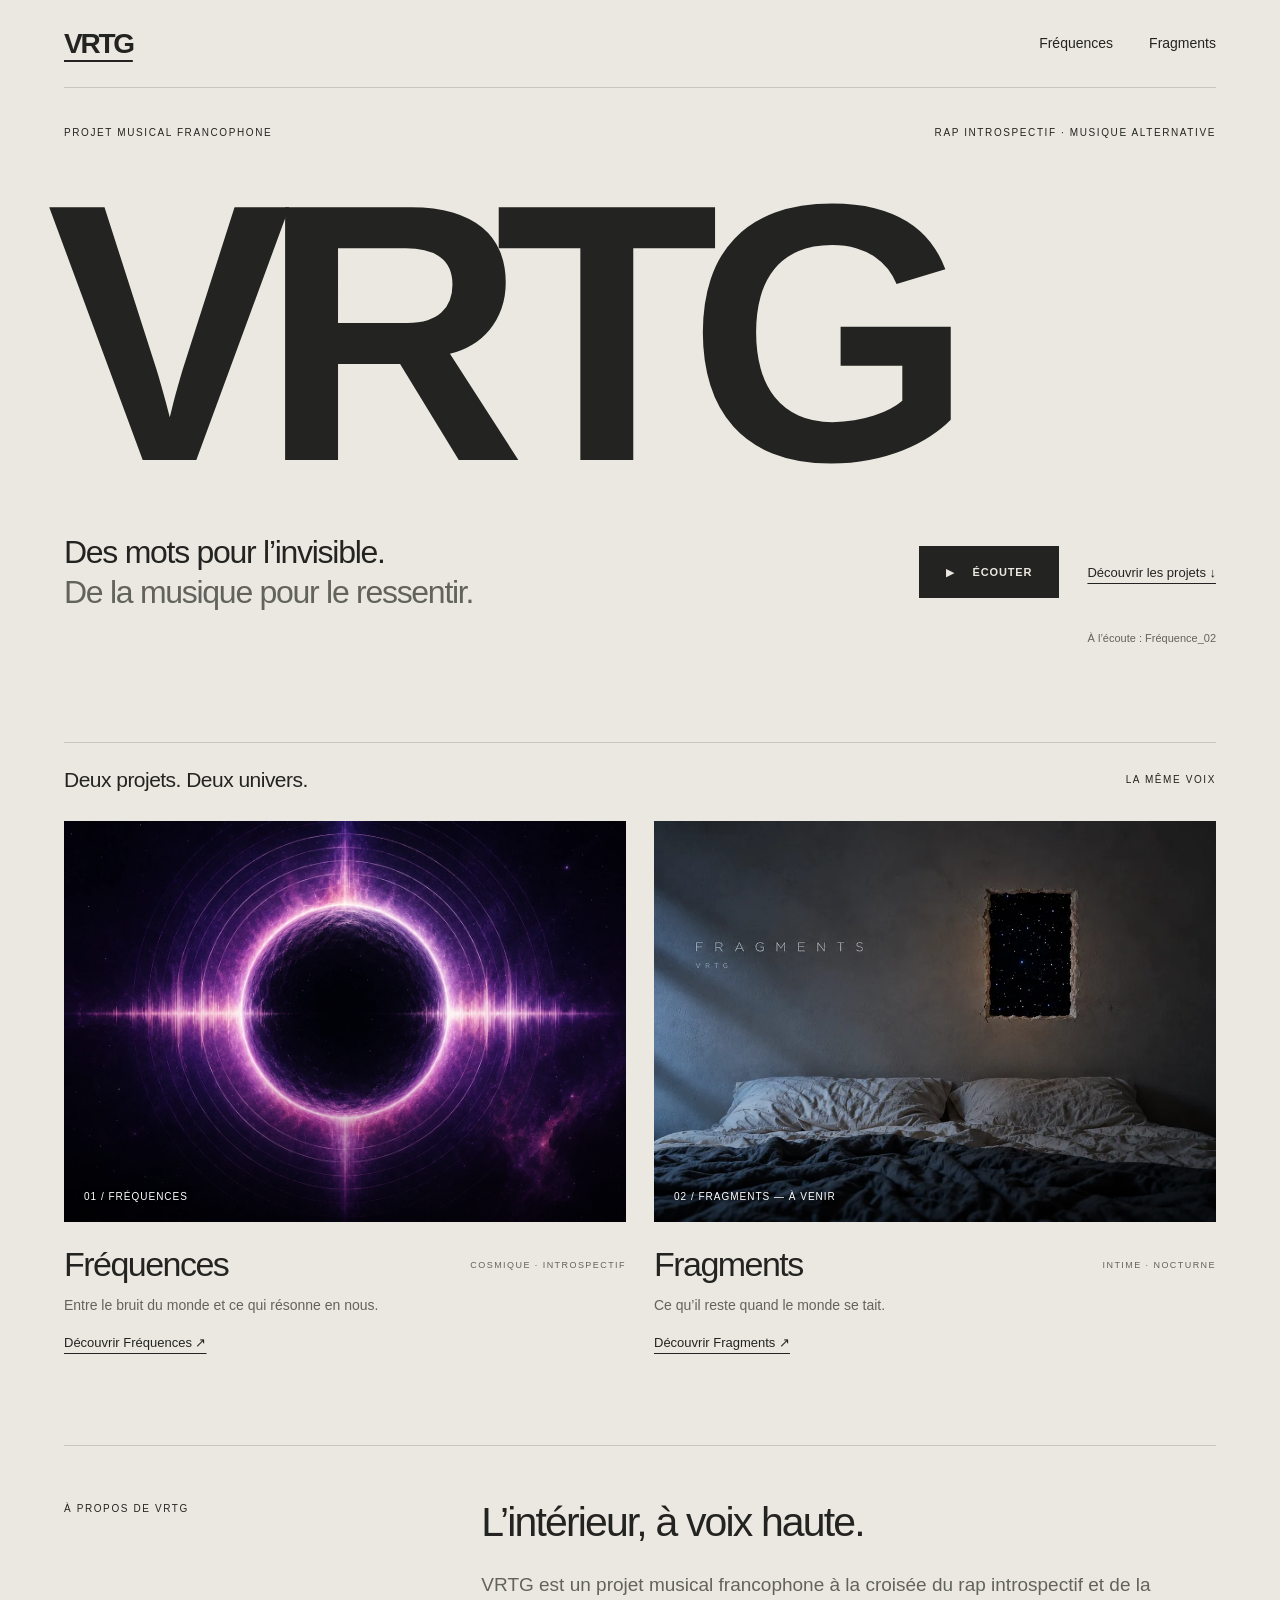
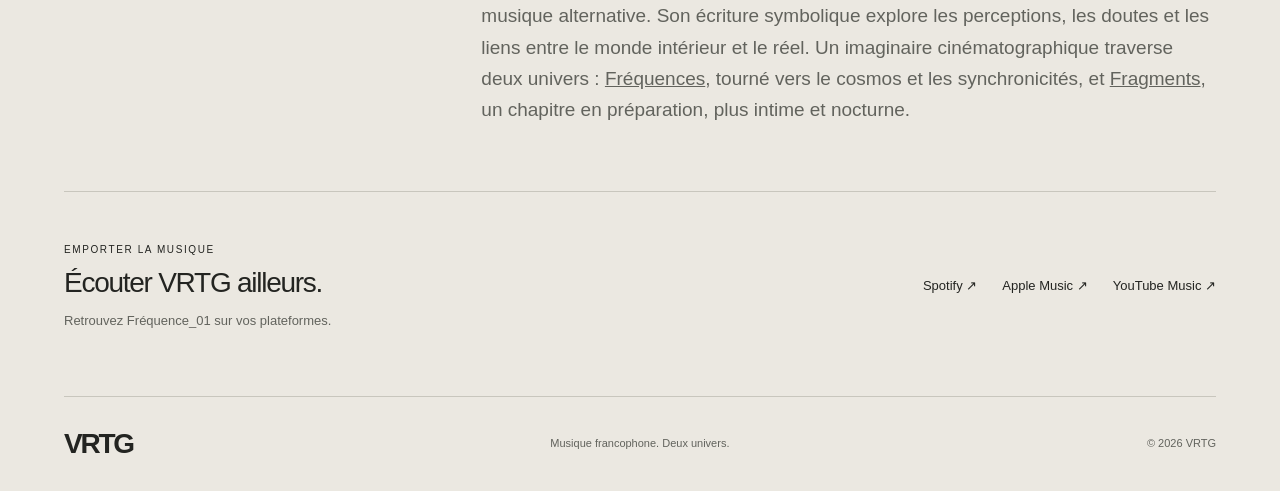
==== commit aa0a0ca1: "Refonte VRTG : trois pages, lecteurs Spotify et Fragments à venir Simplifie la navigation, conserve " ====
--- a/index.html
+++ b/index.html
@@ -1,216 +1,5 @@
 <!doctype html>
-<html lang="fr">
-<head>
-  <meta charset="utf-8" />
-  <meta name="viewport" content="width=device-width, initial-scale=1" />
-  <meta name="theme-color" content="#070709" />
-  <meta name="description" content="VRTG — Rap psychique. Fragments sonores, signal, fréquence et vertige." />
-  <meta property="og:title" content="VRTG — Le signal est déjà là" />
-  <meta property="og:description" content="Rap psychique. Oracle urbain. Entrez dans le signal VRTG." />
-  <meta property="og:type" content="website" />
-  <meta property="og:url" content="https://www.vrtgmusic.ca/" />
-  <meta property="og:image" content="https://www.vrtgmusic.ca/assets/hero-vrtg.webp" />
-  <title>VRTG — Le signal est déjà là</title>
-  <link rel="canonical" href="https://www.vrtgmusic.ca/" />
-  <link rel="icon" href="/favicon.svg" type="image/svg+xml" />
-  <link rel="preconnect" href="https://fonts.googleapis.com" />
-  <link rel="preconnect" href="https://fonts.gstatic.com" crossorigin />
-  <link href="https://fonts.googleapis.com/css2?family=IBM+Plex+Mono:wght@400;500&family=Space+Grotesk:wght@400;500;600;700&display=swap" rel="stylesheet" />
-  <link rel="stylesheet" href="styles.css" />
-</head>
-<body>
-  <div class="boot" id="boot" aria-hidden="true">
-    <div class="boot__top mono"><span>VRTG_OS</span><span>RECEPTION / 002</span></div>
-    <div class="boot__center">
-      <p class="mono">RECHERCHE DU SIGNAL</p>
-      <div class="boot__bar"><span id="bootBar"></span></div>
-      <strong id="bootCount">00</strong>
-    </div>
-  </div>
-
-  <canvas id="signalCanvas" aria-hidden="true"></canvas>
-  <div class="noise" aria-hidden="true"></div>
-  <div class="scanline" aria-hidden="true"></div>
-  <div class="cursor" id="cursor" aria-hidden="true"></div>
-
-  <header class="topbar">
-    <a class="topbar__brand magnetic" href="#top" aria-label="VRTG, retour en haut">VRTG</a>
-    <div class="topbar__status mono"><i></i> SIGNAL 002 / ACTIF</div>
-    <div class="topbar__coords mono">45°30'N — 73°34'W</div>
-    <button class="menu-button magnetic" id="menuButton" type="button" aria-controls="menu" aria-expanded="false">MENU <span>+</span></button>
-  </header>
-
-  <nav class="menu" id="menu" aria-hidden="true">
-    <div class="menu__meta mono">ARCHITECTURE DES TRANSMISSIONS</div>
-    <div class="menu__structure">
-      <a class="menu__top-link" href="/" data-index="00">ACCUEIL</a>
-      <div class="menu__chapter">
-        <a class="menu__top-link" href="/frequence" data-index="01">FRÉQUENCE</a>
-        <div class="menu__tracks" aria-label="Morceaux de Fréquence">
-          <a href="/frequence/01" data-index="01.01">FRÉQUENCE_01</a>
-          <a href="/frequence/02" data-index="01.02">FRÉQUENCE_02</a>
-          <a href="/frequence/03" data-index="01.03">FRÉQUENCE_03 <span>À VENIR</span></a>
-        </div>
-      </div>
-    </div>
-    <div class="menu__foot mono">CHAQUE EP OUVRE SES PROPRES TRANSMISSIONS.</div>
-  </nav>
-
-  <main id="top">
-    <section class="hero" aria-label="Introduction VRTG">
-      <div class="hero__image" aria-hidden="true"></div>
-      <div class="hero__halo" aria-hidden="true"></div>
-
-      <div class="hero__eyebrow mono reveal"><span>TRANSMISSION FRANCOPHONE</span><span>RAP PSYCHIQUE / ORACLE URBAIN</span></div>
-      <h1 class="wordmark" aria-label="VRTG">
-        <span>V</span><span>R</span><span>T</span><span>G</span>
-      </h1>
-
-      <div class="hero__message reveal">
-        <p>Le signal n'arrive pas.</p>
-        <p>Il était déjà là.</p>
-      </div>
-
-      <a class="tune magnetic" href="#transmissions">
-        <span class="tune__disc"><b>↘</b></span>
-        <span class="mono">SYNCHRONISER<br />AVEC LE SIGNAL</span>
-      </a>
-
-      <div class="hero__footer mono">
-        <span>SCROLL / POUR DÉCODER</span>
-        <span>FREQ. 02 — DISPONIBLE</span>
-      </div>
-    </section>
-
-    <section class="manifesto" id="manifesto">
-      <div class="section-index mono">[ 01 / INTERFÉRENCE ]</div>
-      <p class="manifesto__lead split-text">TOUT LE MONDE ENTEND LA MÊME MUSIQUE.</p>
-      <p class="manifesto__statement split-text">MAIS CERTAINES PHRASES SEMBLENT ARRIVER EXACTEMENT AU MOMENT OÙ ELLES DEVAIENT ARRIVER.</p>
-      <div class="manifesto__aside mono">
-        <span>UNE INTUITION.</span>
-        <span>UNE SYNCHRONICITÉ.</span>
-        <span>UNE IMPRESSION PERSISTANTE.</span>
-      </div>
-    </section>
-
-    <section class="transmissions" id="transmissions">
-      <div class="transmissions__header">
-        <div>
-          <div class="section-index mono">[ 02 / TRANSMISSIONS ]</div>
-          <h2>ARCHIVES<br />DU SIGNAL</h2>
-        </div>
-        <p>Chaque morceau est un fragment reçu, transformé, puis retransmis. Il ne demande pas à être compris immédiatement.</p>
-      </div>
-
-      <article class="release release--gold" data-tilt>
-        <div class="release__visual">
-          <img src="assets/cover-frequence-02.webp" alt="Pochette de FRÉQUENCE_02" />
-          <div class="release__orbit" aria-hidden="true"></div>
-          <span class="release__number mono">002</span>
-        </div>
-        <div class="release__content">
-          <div class="release__meta mono"><span>06.2026</span><span>02:—</span><span>SIGNAL DENSE</span></div>
-          <h3>FRÉQUENCE_<em>02</em></h3>
-          <blockquote>« Plus je comprends, plus je prends de l'âge. Conscience s'élève, au-delà l'espace. »</blockquote>
-          <div class="release__actions">
-            <a class="play-button magnetic" href="https://open.spotify.com/track/1C9Vg9ocyrMYbzLWoFbl8R" target="_blank" rel="noreferrer"><span>▶</span> ÉCOUTER SUR SPOTIFY</a>
-            <a class="text-link" href="/frequence/02">DÉCODER LE MORCEAU ↗</a>
-          </div>
-        </div>
-      </article>
-
-      <article class="release release--violet" data-tilt>
-        <div class="release__visual">
-          <img src="assets/cover-frequence-01.webp" alt="Pochette de FRÉQUENCE_01" />
-          <div class="release__orbit" aria-hidden="true"></div>
-          <span class="release__number mono">001</span>
-        </div>
-        <div class="release__content">
-          <div class="release__meta mono"><span>05.2026</span><span>02:33</span><span>OUVERTURE</span></div>
-          <h3>FRÉQUENCE_<em>01</em></h3>
-          <blockquote>« Les murmures dans ma nuque m'indiquent le chemin cosmique. »</blockquote>
-          <div class="release__actions">
-            <a class="play-button magnetic" href="https://open.spotify.com/album/1WjyWQR7PkzstSkkiZlshC" target="_blank" rel="noreferrer"><span>▶</span> ÉCOUTER SUR SPOTIFY</a>
-            <a class="text-link" href="/frequence/01">DÉCODER LE MORCEAU ↗</a>
-          </div>
-        </div>
-      </article>
-
-      <article class="release release--locked" data-tilt>
-        <div class="release__visual release__visual--locked">
-          <div class="locked-symbol" aria-hidden="true"><span></span><span></span><span></span></div>
-          <span class="release__number mono">003</span>
-        </div>
-        <div class="release__content">
-          <div class="release__meta mono"><span>DATE INCONNUE</span><span>—:—</span><span>SIGNAL VERROUILLÉ</span></div>
-          <h3>FRÉQUENCE_<em>03</em></h3>
-          <blockquote>Le prochain fragment existe déjà quelque part. Il n'a simplement pas encore traversé le bruit.</blockquote>
-          <div class="release__actions">
-            <a class="play-button magnetic" href="/frequence/03"><span>⌁</span> DÉCOUVRIR LE SIGNAL À VENIR</a>
-          </div>
-        </div>
-      </article>
-    </section>
-
-    <section class="decoder" aria-label="Décodeur de signal interactif">
-      <div class="decoder__panel">
-        <div class="section-index mono">[ 03 / DÉCODEUR ]</div>
-        <h2>CHERCHE<br />TA FRÉQUENCE.</h2>
-        <p>Déplace le curseur. Les mots changent avant que leur sens ne se stabilise.</p>
-        <label class="dial" for="frequencyRange">
-          <span class="mono">BASSE</span>
-          <input id="frequencyRange" type="range" min="0" max="100" value="42" />
-          <span class="mono">HAUTE</span>
-        </label>
-      </div>
-      <div class="decoder__output">
-        <div class="decoder__readout mono"><span id="frequencyValue">42.7</span> Hz</div>
-        <canvas id="waveCanvas" width="900" height="440" aria-hidden="true"></canvas>
-        <p id="decodedPhrase">LE CORPS SAIT AVANT LES MOTS.</p>
-      </div>
-    </section>
-
-    <section class="identity" id="identity">
-      <div class="identity__portrait" data-parallax>
-        <img src="assets/vrtg-about.webp" alt="Portrait officiel de VRTG" />
-        <div class="identity__coordinates mono">SUBJECT / VRTG<br />STATUS / RÉCEPTEUR<br />ORIGIN / VERTIGE</div>
-      </div>
-      <div class="identity__copy">
-        <div class="section-index mono">[ 04 / IDENTITÉ ]</div>
-        <h2>VRTG N'EST PAS<br />UN PERSONNAGE.</h2>
-        <div class="identity__body">
-          <p>C'est un point de bascule.</p>
-          <p>À la frontière entre écriture urbaine, symbolisme et imaginaire cosmique, VRTG transforme les perceptions, les synchronicités et les fragments de réalité en transmissions sonores.</p>
-          <p>Le vertige n'est pas la chute. C'est le moment où une autre lecture du réel devient possible.</p>
-        </div>
-        <div class="identity__signature mono">CORPS RÉCEPTEUR / CIEL MENTAL / ORACLE LANGAGE</div>
-      </div>
-    </section>
-
-    <section class="contact" id="contact">
-      <div class="contact__signal" aria-hidden="true">⌁</div>
-      <div class="section-index mono">[ 05 / PROCHAINE TRANSMISSION ]</div>
-      <h2>NE SUIS PAS<br />L'ALGORITHME.<br /><em>SUIS LE SIGNAL.</em></h2>
-      <p>Un courriel seulement lorsque quelque chose mérite de traverser le bruit.</p>
-      <form class="signal-form" id="signalForm">
-        <label class="sr-only" for="email">Adresse courriel</label>
-        <input id="email" name="email" type="email" autocomplete="email" placeholder="TON@ADRESSE.CA" required />
-        <button class="magnetic" type="submit">RECEVOIR LE SIGNAL <span>↗</span></button>
-      </form>
-      <div class="form-message mono" id="formMessage" role="status"></div>
-    </section>
-  </main>
-
-  <footer class="footer mono">
-    <div><strong>VRTG</strong><span>VERTIGE / 2026</span></div>
-    <div class="footer__links">
-      <a href="https://open.spotify.com/album/1WjyWQR7PkzstSkkiZlshC" target="_blank" rel="noreferrer">SPOTIFY ↗</a>
-      <a href="https://music.youtube.com/playlist?list=OLAK5uy_mbqPI9Erlt63fU2uGEngq5VentivAA93U" target="_blank" rel="noreferrer">YOUTUBE ↗</a>
-      <a href="https://www.tiktok.com/@vrtgmusic" target="_blank" rel="noreferrer">TIKTOK ↗</a>
-    </div>
-    <div>LE RESTE APPARTIENT<br />À CELUI QUI ÉCOUTE.</div>
-  </footer>
-
-  <script src="script.js"></script>
-</body>
-</html>
+<html lang="fr"><head><meta charset="utf-8"><meta name="viewport" content="width=device-width, initial-scale=1"><meta name="theme-color" content="#ebe8e1"><title>VRTG — Rap introspectif et musique alternative francophone</title><meta name="description" content="Découvrez VRTG, projet musical francophone, et ses deux univers : Fréquences et Fragments. Écoutez les morceaux et retrouvez les plateformes de streaming."><link rel="canonical" href="https://www.vrtgmusic.ca/"><meta property="og:type" content="website"><meta property="og:locale" content="fr_CA"><meta property="og:site_name" content="VRTG"><meta property="og:title" content="VRTG — Rap introspectif et musique alternative francophone"><meta property="og:description" content="Découvrez VRTG, projet musical francophone, et ses deux univers : Fréquences et Fragments. Écoutez les morceaux et retrouvez les plateformes de streaming."><meta property="og:url" content="https://www.vrtgmusic.ca/"><meta property="og:image" content="https://www.vrtgmusic.ca/assets/hero-vrtg.webp"><meta property="og:image:alt" content="VRTG — Rap introspectif et musique alternative francophone"><meta name="twitter:card" content="summary_large_image"><meta name="twitter:title" content="VRTG — Rap introspectif et musique alternative francophone"><meta name="twitter:description" content="Découvrez VRTG, projet musical francophone, et ses deux univers : Fréquences et Fragments. Écoutez les morceaux et retrouvez les plateformes de streaming."><meta name="twitter:image" content="https://www.vrtgmusic.ca/assets/hero-vrtg.webp"><link rel="icon" href="/favicon.svg" type="image/svg+xml"><link rel="stylesheet" href="/site.css"><script type="application/ld+json">{"@context": "https://schema.org", "@graph": [{"@type": "MusicGroup", "@id": "https://www.vrtgmusic.ca/#artist", "name": "VRTG", "url": "https://www.vrtgmusic.ca/", "description": "VRTG est un projet musical francophone entre rap introspectif, musique alternative et écriture symbolique.", "genre": ["Rap introspectif", "Musique alternative"], "sameAs": ["https://www.tiktok.com/@vrtgmusic"]}, {"@type": "MusicAlbum", "@id": "https://www.vrtgmusic.ca/frequences#album", "name": "Fréquences", "url": "https://www.vrtgmusic.ca/frequences", "byArtist": {"@id": "https://www.vrtgmusic.ca/#artist"}, "description": "Un projet musical francophone de VRTG, entre rap introspectif et imaginaire cosmique.", "image": "https://www.vrtgmusic.ca/assets/cover-frequence-02.webp", "track": [{"@id": "https://www.vrtgmusic.ca/frequences#frequence-01"}, {"@id": "https://www.vrtgmusic.ca/frequences#frequence-02"}, {"@id": "https://www.vrtgmusic.ca/frequences#frequence-03"}]}, {"@type": "MusicAlbum", "@id": "https://www.vrtgmusic.ca/fragments#album", "name": "Fragments", "url": "https://www.vrtgmusic.ca/fragments", "byArtist": {"@id": "https://www.vrtgmusic.ca/#artist"}, "description": "Projet musical de VRTG en préparation, intime, nocturne et cinématographique.", "image": "https://www.vrtgmusic.ca/assets/cover-fragments.webp"}, {"@type": "MusicRecording", "@id": "https://www.vrtgmusic.ca/frequences#frequence-01", "name": "Fréquence_01", "url": "https://www.vrtgmusic.ca/frequences#frequence-01", "byArtist": {"@id": "https://www.vrtgmusic.ca/#artist"}, "inAlbum": {"@id": "https://www.vrtgmusic.ca/frequences#album"}, "inLanguage": "fr", "sameAs": "https://open.spotify.com/album/1WjyWQR7PkzstSkkiZlshC"}, {"@type": "MusicRecording", "@id": "https://www.vrtgmusic.ca/frequences#frequence-02", "name": "Fréquence_02", "url": "https://www.vrtgmusic.ca/frequences#frequence-02", "byArtist": {"@id": "https://www.vrtgmusic.ca/#artist"}, "inAlbum": {"@id": "https://www.vrtgmusic.ca/frequences#album"}, "inLanguage": "fr", "sameAs": "https://open.spotify.com/track/1C9Vg9ocyrMYbzLWoFbl8R"}, {"@type": "MusicRecording", "@id": "https://www.vrtgmusic.ca/frequences#frequence-03", "name": "Fréquence_03", "url": "https://www.vrtgmusic.ca/frequences#frequence-03", "byArtist": {"@id": "https://www.vrtgmusic.ca/#artist"}, "inAlbum": {"@id": "https://www.vrtgmusic.ca/frequences#album"}, "inLanguage": "fr"}]}</script><script src="/site.js" defer></script></head>
+<body class="home"><a class="skip-link" href="#main">Aller au contenu</a><header class="header"><a class="brand" href="/" aria-current="page" aria-label="VRTG — accueil">VRTG</a><nav aria-label="Navigation principale"><a href="/frequences">Fréquences</a><a href="/fragments">Fragments</a></nav></header><main id="main" tabindex="-1"><section class="home-hero"><div class="hero-top eyebrow"><span>PROJET MUSICAL FRANCOPHONE</span><span>RAP INTROSPECTIF · MUSIQUE ALTERNATIVE</span></div><h1 class="wordmark">VRTG</h1><div class="hero-bottom"><p>Des mots pour l’invisible.<br><span>De la musique pour le ressentir.</span></p><div class="hero-actions"><a class="button" href="https://open.spotify.com/track/1C9Vg9ocyrMYbzLWoFbl8R" data-play="frequence-02" target="_blank" rel="noopener noreferrer"><span aria-hidden="true">▶</span> <span data-play-label>ÉCOUTER</span></a><a class="text-link" href="#projets">Découvrir les projets ↓</a></div></div><p class="listen-caption">À l’écoute : Fréquence_02</p></section>
+<section class="projects" id="projets" aria-labelledby="projects-title"><div class="section-heading"><h2 id="projects-title">Deux projets. Deux univers.</h2><span class="eyebrow">LA MÊME VOIX</span></div><div class="project-grid"><article class="project-card cosmic"><a href="/frequences" class="project-image" aria-label="Découvrir Fréquences"><img src="/assets/cover-frequence-02.webp" alt="Un cercle de lumière violette dans l’obscurité cosmique — Fréquences" width="1254" height="1254" loading="lazy"><span class="image-note">01 / FRÉQUENCES</span></a><div class="card-heading"><h3>Fréquences</h3><span class="eyebrow">COSMIQUE · INTROSPECTIF</span></div><p>Entre le bruit du monde et ce qui résonne en nous.</p><a class="text-link" href="/frequences">Découvrir Fréquences ↗</a></article><article class="project-card intimate"><a href="/fragments" class="project-image" aria-label="Découvrir Fragments"><img src="/assets/fragments-banner.webp" alt="Un lit défait dans une chambre baignée de lumière nocturne — Fragments" width="1600" height="686" loading="lazy"><span class="image-note">02 / FRAGMENTS — À VENIR</span></a><div class="card-heading"><h3>Fragments</h3><span class="eyebrow">INTIME · NOCTURNE</span></div><p>Ce qu’il reste quand le monde se tait.</p><a class="text-link" href="/fragments">Découvrir Fragments ↗</a></article></div></section>
+<section class="identity" aria-labelledby="identity-title"><p class="eyebrow">À PROPOS DE VRTG</p><div><h2 id="identity-title">L’intérieur, à voix haute.</h2><p>VRTG est un projet musical francophone à la croisée du rap introspectif et de la musique alternative. Son écriture symbolique explore les perceptions, les doutes et les liens entre le monde intérieur et le réel. Un imaginaire cinématographique traverse deux univers : <a href="/frequences">Fréquences</a>, tourné vers le cosmos et les synchronicités, et <a href="/fragments">Fragments</a>, un chapitre en préparation, plus intime et nocturne.</p></div></section><section class="streaming" aria-labelledby="stream-title"><div><p class="eyebrow">EMPORTER LA MUSIQUE</p><h2 id="stream-title">Écouter VRTG ailleurs.</h2><p>Retrouvez Fréquence_01 sur vos plateformes.</p></div><div class="platforms"><a href="https://open.spotify.com/album/1WjyWQR7PkzstSkkiZlshC" data-platform="spotify" target="_blank" rel="noopener noreferrer">Spotify ↗</a><a href="https://music.apple.com/album/fr%C3%A9quence-01-single/6776358673" data-platform="apple_music" target="_blank" rel="noopener noreferrer">Apple Music ↗</a><a href="https://music.youtube.com/playlist?list=OLAK5uy_mbqPI9Erlt63fU2uGEngq5VentivAA93U" data-platform="youtube_music" target="_blank" rel="noopener noreferrer">YouTube Music ↗</a></div></section></main><footer class="footer"><a class="brand" href="/">VRTG</a><span>Musique francophone. Deux univers.</span><span>© 2026 VRTG</span></footer><aside class="platform-player" aria-label="Lecteur Spotify" hidden><div class="platform-player-head"><span id="player-title">Écouter VRTG</span><button id="close-player" class="round" aria-label="Fermer le lecteur Spotify">×</button></div><iframe id="spotify-player" title="Écouter VRTG sur Spotify" width="100%" height="152" allow="autoplay; clipboard-write; encrypted-media; fullscreen; picture-in-picture" referrerpolicy="strict-origin-when-cross-origin"></iframe><p>Lecture proposée par Spotify. <a id="player-external" href="https://open.spotify.com/track/1C9Vg9ocyrMYbzLWoFbl8R" target="_blank" rel="noopener noreferrer" data-platform="spotify">Ouvrir dans Spotify ↗</a></p></aside><div class="sr-only" id="navigation-status" role="status"></div></body></html>
--- a/site.css
+++ b/site.css
@@ -0,0 +1,9 @@
+:root{--bg:#ebe8e1;--fg:#232421;--muted:#62635d;--line:#c8c6bd;--accent:#252723;--panel:#dfddd5;color-scheme:light;font-family:Arial,Helvetica,sans-serif;font-synthesis:none}*{box-sizing:border-box}html{scroll-padding-top:100px}body{margin:0;background:var(--bg);color:var(--fg);line-height:1.5;-webkit-font-smoothing:antialiased}body.has-player{padding-bottom:110px}a{color:inherit;text-decoration:none}button,input{font:inherit}button,a,input{-webkit-tap-highlight-color:transparent}button{cursor:pointer}a,button{touch-action:manipulation}a:hover{text-decoration:underline;text-underline-offset:5px}button:focus-visible,a:focus-visible,input:focus-visible{outline:2px solid var(--fg);outline-offset:5px}img{display:block;max-width:100%;object-fit:cover}h1,h2,h3,p{margin-top:0}h1,h2,h3{font-weight:500;line-height:1.05;letter-spacing:-.045em}h2{font-size:clamp(28px,3.2vw,48px)}.sr-only{position:absolute;width:1px;height:1px;padding:0;margin:-1px;overflow:hidden;clip:rect(0,0,0,0);white-space:nowrap;border:0}[hidden]{display:none!important}.skip-link{position:fixed;top:-100px;left:20px;background:var(--fg);color:var(--bg);padding:12px;z-index:20}.skip-link:focus{top:10px}.header{height:88px;margin:0 5%;display:flex;align-items:center;justify-content:space-between;border-bottom:1px solid var(--line)}.brand{font-size:28px;font-weight:800;letter-spacing:-.08em}.header nav{display:flex;gap:36px;align-items:center}.header nav a{font-size:14px;min-height:44px;display:flex;align-items:center}.header [aria-current=page]{text-decoration:underline;text-underline-offset:7px}main{outline:none}.eyebrow{font-size:10px;letter-spacing:.16em;line-height:1.6;font-weight:500}.home-hero{padding:37px 5% 65px}.hero-top{display:flex;justify-content:space-between}.wordmark{font-size:clamp(120px,28.7vw,460px);font-weight:800;line-height:.88;letter-spacing:-.085em;margin:30px 0 38px -1.5%;width:100%}.hero-bottom{display:flex;align-items:center;justify-content:space-between;gap:32px}.hero-bottom p{font-size:clamp(23px,2.5vw,38px);line-height:1.25;letter-spacing:-.04em;margin:0}.hero-bottom p span{color:var(--muted)}.hero-actions{display:flex;gap:28px;align-items:center}.button{display:inline-flex;justify-content:center;align-items:center;gap:18px;min-height:52px;padding:14px 26px;border:1px solid var(--fg);background:var(--fg);color:var(--bg);font-size:11px;font-weight:600;letter-spacing:.08em}.button:hover{background:var(--bg);color:var(--fg);text-decoration:none}.text-link{display:inline-flex;align-items:center;min-height:44px;font-size:13px;text-decoration:underline;text-underline-offset:6px}.listen-caption{font-size:11px;color:var(--muted);text-align:right;margin:18px 0 0}.projects{padding:30px 5% 80px}.section-heading{display:flex;align-items:center;justify-content:space-between;gap:20px;border-top:1px solid var(--line);padding:26px 0 30px}.section-heading h2{font-size:21px;letter-spacing:-.025em;margin:0}.project-grid{display:grid;grid-template-columns:1fr 1fr;gap:28px}.project-image{display:block;position:relative;overflow:hidden;background:#11131b;aspect-ratio:1.4}.project-image img{width:100%;height:100%;transition:transform .3s}.project-image:hover img{transform:scale(1.025)}.cosmic .project-image img{object-position:center}.intimate .project-image img{object-position:center}.image-note{position:absolute;bottom:18px;left:20px;letter-spacing:.1em;font-size:10px;color:white;text-shadow:0 1px 5px black}.project-image:after{content:'';position:absolute;inset:60% 0 0;background:linear-gradient(transparent,#0006);pointer-events:none}.image-note{z-index:1}.card-heading{display:flex;align-items:center;justify-content:space-between;gap:12px;margin:25px 0 12px}.card-heading h3{font-size:34px;margin:0}.card-heading .eyebrow{font-size:9px;color:var(--muted)}.project-card p{font-size:14px;color:var(--muted);margin-bottom:5px}.identity{margin:0 5%;padding:55px 0 65px;border-top:1px solid var(--line);display:grid;grid-template-columns:1fr 2fr;gap:50px}.identity h2{margin-bottom:25px}.identity p:not(.eyebrow){font-size:19px;line-height:1.65;color:var(--muted);max-width:800px;margin-bottom:0}.identity p a{text-decoration:underline}.streaming{margin:0 5%;border-top:1px solid var(--line);padding:50px 0 65px;display:flex;justify-content:space-between;gap:30px;align-items:center}.streaming h2{font-size:28px;margin-bottom:14px}.streaming p:not(.eyebrow){font-size:13px;color:var(--muted);margin:0}.platforms{display:flex;gap:25px;flex-wrap:wrap}.platforms a{font-size:13px;min-height:44px;display:flex;align-items:center}.footer{border-top:1px solid var(--line);margin:0 5%;padding:26px 0;display:flex;align-items:center;justify-content:space-between;gap:20px}.footer span{font-size:11px;color:var(--muted)}.frequences{--bg:#0b0e14;--fg:#e8edf5;--muted:#9da9bd;--line:#303846;--panel:#171d28;color-scheme:dark}.frequences .eyebrow,.frequences .track-number{font-family:ui-monospace,monospace}.project-hero{padding:65px 5% 45px;display:grid;grid-template-columns:1.15fr 1fr;gap:7%;align-items:center}.project-intro h1{font-size:clamp(36px,5.7vw,88px);letter-spacing:-.055em;margin:28px 0}.project-intro .lead{font-size:clamp(23px,2.5vw,38px);line-height:1.25;letter-spacing:-.025em;margin-bottom:25px}.intro-detail{font-size:14px;color:var(--muted);margin-bottom:28px}.project-art{width:100%;height:auto;aspect-ratio:1;max-height:480px}.track-section{margin:15px 5% 0}.tracklist{list-style:none;margin:0;padding:0}.tracklist li{display:flex;align-items:center;gap:25px;min-height:100px;border-top:1px solid var(--line);padding:20px 18px;scroll-margin-top:30px}.tracklist li:last-child{border-bottom:1px solid var(--line)}.tracklist li.is-active{background:var(--panel)}.track-number{font-size:12px;color:var(--muted)}.track-info{flex:1}.track-info h3{font-size:22px;letter-spacing:-.02em;margin-bottom:6px}.track-info p{font-size:12px;color:var(--muted);margin:0}.track-play,.track-platform{min-height:44px;display:inline-flex;align-items:center;justify-content:center;gap:12px;font-size:12px}.track-play{border:1px solid var(--line);padding:9px 16px;min-width:115px}.track-platform{color:var(--muted)}.section-note{font-size:12px;color:var(--muted);padding-top:20px}.project-story{margin:0 5%;padding:85px 0;display:grid;grid-template-columns:1fr 1.4fr 1.4fr;gap:45px;border-bottom:1px solid var(--line)}.project-story h2{font-size:clamp(28px,3.2vw,46px);margin:0}.project-story>p:last-child{font-size:16px;line-height:1.7;color:var(--muted);margin:0;max-width:480px}.next-project{display:flex;align-items:center;justify-content:space-between;margin:0 5%;padding:35px 0 45px}.next-project>span:last-child{font-size:36px;letter-spacing:-.04em}.fragments{--bg:#171a1e;--fg:#e7dfd2;--muted:#b3ada5;--line:#424347;--panel:#272b30;color-scheme:dark}.fragment-hero{position:relative;margin:28px 5% 0;min-height:540px;height:64vh;max-height:800px;background:#111720}.fragment-hero>img{width:100%;height:100%;position:absolute;inset:0;object-position:center 58%}.fragment-hero:after{content:'';position:absolute;inset:0;background:linear-gradient(transparent 20%,#090d15aa)}.fragment-title{position:absolute;z-index:1;bottom:45px;left:5%;right:5%;text-align:center;color:#f0e8db}.fragment-title h1{font-family:Georgia,serif;font-weight:400;font-size:clamp(70px,10vw,155px);letter-spacing:-.06em;margin:16px 0 12px}.fragment-title>p:last-child{font-family:Georgia,serif;font-size:21px;margin:0}.fragments-listen{text-align:center;padding:50px 5% 65px}.fragments-listen h2,.fragments .project-story h2{font-family:Georgia,serif;font-weight:400;line-height:1.1}.fragments-listen h2{margin-bottom:22px}.fragments-listen p:not(.eyebrow){font-size:15px;line-height:1.7;color:var(--muted);margin-bottom:27px}.fragments .button{background:transparent;color:var(--fg);border-color:var(--line);letter-spacing:0;font-size:13px;font-weight:400}.fragments .project-story{border-top:1px solid var(--line)}.mini-player{position:fixed;bottom:0;left:0;right:0;z-index:10;display:flex;align-items:center;gap:15px;padding:16px 5% calc(16px + env(safe-area-inset-bottom));background:var(--bg);border-top:1px solid var(--line);box-shadow:0 -5px 25px #0001}.mini-player img{width:48px;height:48px}.player-title{min-width:155px;display:flex;flex-direction:column;gap:3px}.player-title .eyebrow{font-size:8px;color:var(--muted)}.player-title strong{font-size:14px;font-weight:400}.round{width:44px;height:44px;flex-shrink:0;display:grid;place-items:center;padding:0;background:none;border:1px solid var(--line);color:var(--fg);border-radius:50%;font-size:23px}.round.primary{background:var(--fg);color:var(--bg);font-size:14px}.seek{flex:1;display:flex;align-items:center;gap:14px;margin:0 16px;font-size:11px;font-variant-numeric:tabular-nums}.seek input{width:100%;min-width:40px;height:44px;accent-color:var(--fg);cursor:pointer}.not-found{min-height:65vh;padding:80px 5%}.not-found h1{font-size:clamp(45px,7vw,90px)}noscript audio{max-width:100%;margin-top:15px}@media(min-width:1700px){body>main,.header,.footer{max-width:1600px;margin-left:auto;margin-right:auto}.wordmark{font-size:440px}}@media(max-width:950px){.hero-actions{flex-direction:column;gap:8px;align-items:flex-start}.project-hero{gap:25px}.project-intro h1{font-size:5.8vw}.project-story{grid-template-columns:1fr 1.4fr}.project-story>.eyebrow{grid-column:1/-1;margin:0}.card-heading{align-items:flex-start;flex-direction:column}.streaming{align-items:flex-start;flex-direction:column}.mini-player{gap:8px}.player-title{min-width:130px}.seek{margin:0 6px}.identity{gap:25px}}
+@media(max-width:600px){html{scroll-padding-top:20px}.header{height:72px;margin:0 6%}.brand{font-size:25px}.header nav{gap:22px}.header nav a{font-size:12px}.home-hero{padding:26px 6% 36px}.hero-top{display:block;font-size:8px}.hero-top span:last-child{display:block;margin-top:5px;color:var(--muted)}.wordmark{font-size:28vw;margin:35px 0 32px -1.5%;letter-spacing:-.09em}.hero-bottom{display:block}.hero-bottom p{font-size:26px}.hero-actions{margin-top:25px;flex-direction:row;align-items:center;gap:20px}.button{min-height:48px;padding:13px 20px;font-size:10px}.hero-actions .text-link{font-size:11px}.listen-caption{text-align:left;font-size:10px;margin-top:14px}.projects{padding:15px 6% 45px}.section-heading{padding:22px 0;gap:15px;align-items:flex-start}.section-heading h2{font-size:20px}.section-heading .eyebrow{font-size:8px;max-width:90px;text-align:right}.project-grid{grid-template-columns:1fr;gap:40px}.project-image{aspect-ratio:1.35}.card-heading{flex-direction:row;align-items:center;margin-top:19px}.card-heading h3{font-size:31px}.card-heading .eyebrow{font-size:8px}.project-card p{font-size:13px}.identity{display:block;margin:0 6%;padding:35px 0}.identity>.eyebrow{margin-bottom:24px}.identity p:not(.eyebrow){font-size:16px}.identity h2{font-size:32px}.streaming{margin:0 6%;padding:35px 0;gap:15px}.platforms{gap:20px}.platforms a{font-size:12px}.footer{margin:0 6%;flex-wrap:wrap;padding:23px 0;gap:12px}.footer .brand{margin-right:auto}.footer span{font-size:9px}.footer span:last-child{width:100%}.project-hero{padding:28px 6% 20px;grid-template-columns:1fr;gap:24px}.project-intro h1{font-size:11vw;margin:20px 0}.project-intro .lead{font-size:25px;margin-bottom:15px}.intro-detail{font-size:12px;margin-bottom:20px}.project-art{grid-row:1;max-height:none;aspect-ratio:1.8;object-position:center}.project-intro>.eyebrow{font-size:9px}.track-section{margin:15px 6% 0}.tracklist li{gap:12px;padding:18px 0;flex-wrap:wrap}.track-info h3{font-size:19px}.track-info p{font-size:10px}.track-number{font-size:10px}.track-play{min-width:90px;padding:9px 12px;font-size:11px}.track-platform{font-size:10px}.tracklist li[data-track-row^="frequence-"]>.track-platform{margin-left:26px;min-height:32px}.project-story{padding:40px 0;margin:0 6%;grid-template-columns:1fr;gap:23px}.project-story h2{font-size:36px}.project-story>p:last-child{font-size:15px}.next-project{margin:0 6%;padding:30px 0}.next-project>span:last-child{font-size:29px}.next-project .eyebrow{font-size:8px}.fragment-hero{margin:18px 6% 0;min-height:390px;height:55vh;max-height:540px}.fragment-hero>img{object-position:58% center}.fragment-title{bottom:28px}.fragment-title h1{font-size:19vw}.fragment-title>p:last-child{font-size:16px}.fragment-title .eyebrow{font-size:9px}.fragments-listen{padding:38px 6% 42px}.fragments-listen h2{font-size:34px}.fragments-listen p:not(.eyebrow){font-size:13px}.mini-player{padding:12px 5% calc(8px + env(safe-area-inset-bottom));display:grid;grid-template-columns:36px 1fr 36px 40px 36px 32px;gap:7px}.mini-player img{width:36px;height:36px}.player-title{min-width:0}.player-title strong{font-size:12px}.player-title .eyebrow{font-size:7px;letter-spacing:.08em}.round{width:100%;height:44px;border:0}.round.primary{height:40px}.seek{grid-column:1/-1;grid-row:2;margin:0;height:30px;font-size:10px}.seek input{height:30px}#close-player{grid-column:6;grid-row:1}body.has-player{padding-bottom:125px}}
+@media(prefers-reduced-motion:reduce){*,*:before,*:after{transition:none!important;scroll-behavior:auto!important}}
+
+.fragments .track-section{margin-top:35px}.fragments .track-info h3{font-family:Georgia,serif;font-weight:400;font-size:25px}.fragments .track-play{border-radius:30px}.fragments .track-number{font-family:Georgia,serif;font-style:italic}.mini-player #audio-status:not(.sr-only){font-size:12px;max-width:250px}@media(max-width:600px){.mini-player #audio-status:not(.sr-only){grid-column:1/-1;max-width:none;margin:0}.fragments .track-section{margin-top:25px}.fragment-hero{min-height:310px;height:45vh;max-height:440px}}
+
+.fragment-hero picture{display:contents}.fragment-hero picture img{width:100%;height:100%;position:absolute;inset:0;object-position:center 58%}
+
+.platform-player{position:fixed;right:4%;bottom:20px;width:min(470px,92%);z-index:20;background:var(--bg);border:1px solid var(--line);padding:12px 16px;box-shadow:0 8px 45px #0006}.platform-player-head{display:flex;justify-content:space-between;align-items:center;font-size:13px;margin-bottom:6px}.platform-player iframe{border:0;display:block;border-radius:12px}.platform-player p{font-size:10px;color:var(--muted);margin:10px 0 0}.platform-player p a{text-decoration:underline}.has-platform-player{padding-bottom:280px}@media(max-width:600px){.platform-player{right:0;bottom:0;width:100%;padding:8px 12px calc(8px + env(safe-area-inset-bottom))}.platform-player-head .round{width:44px}.has-platform-player{padding-bottom:280px}}
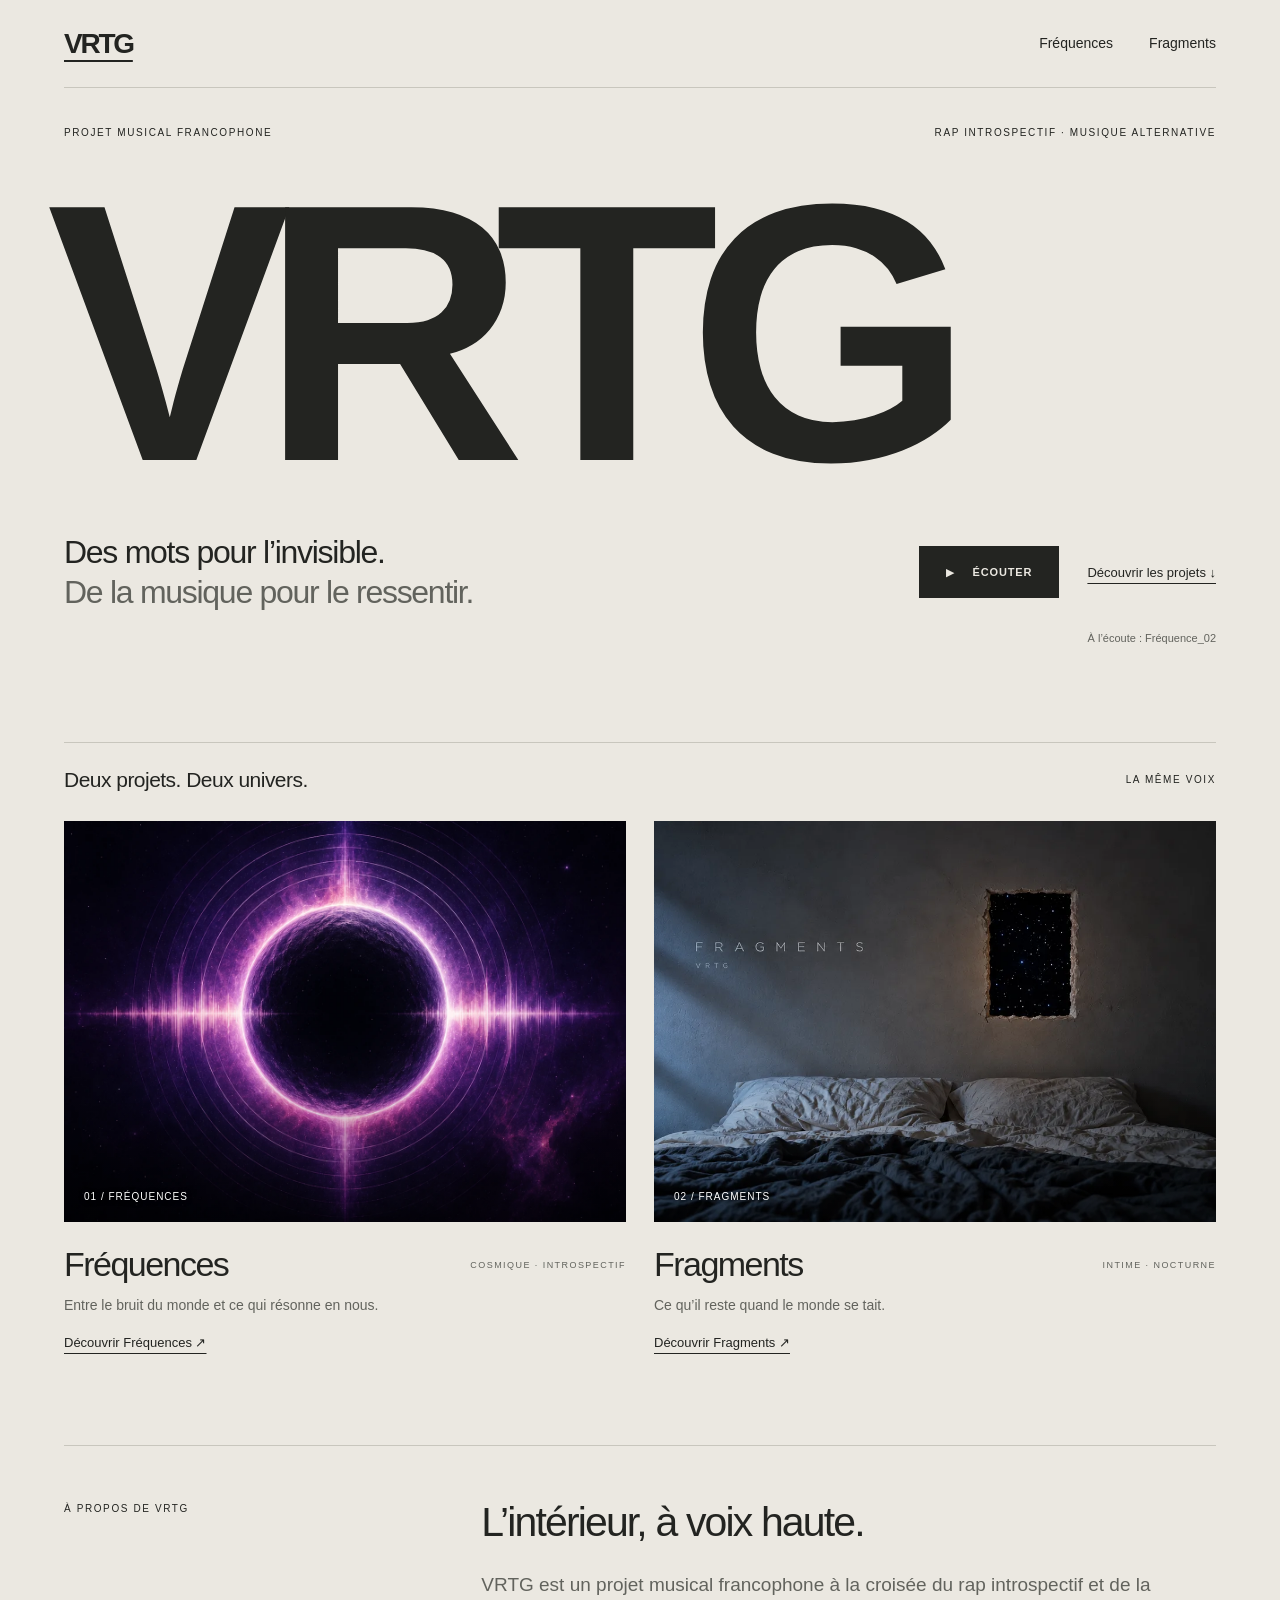
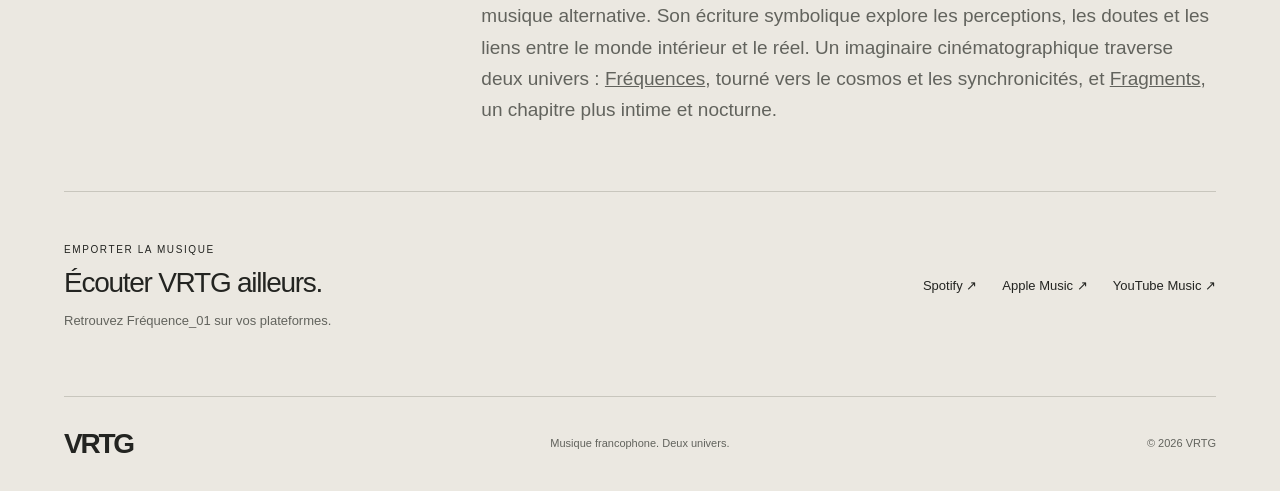
==== commit 07bf54d0: "Publier les trois versions finales de Fragments Ajoute Fragment_01, Fragment_02 et Fragment_03 fourn" ====
--- a/index.html
+++ b/index.html
@@ -1,5 +1,15 @@
 <!doctype html>
-<html lang="fr"><head><meta charset="utf-8"><meta name="viewport" content="width=device-width, initial-scale=1"><meta name="theme-color" content="#ebe8e1"><title>VRTG — Rap introspectif et musique alternative francophone</title><meta name="description" content="Découvrez VRTG, projet musical francophone, et ses deux univers : Fréquences et Fragments. Écoutez les morceaux et retrouvez les plateformes de streaming."><link rel="canonical" href="https://www.vrtgmusic.ca/"><meta property="og:type" content="website"><meta property="og:locale" content="fr_CA"><meta property="og:site_name" content="VRTG"><meta property="og:title" content="VRTG — Rap introspectif et musique alternative francophone"><meta property="og:description" content="Découvrez VRTG, projet musical francophone, et ses deux univers : Fréquences et Fragments. Écoutez les morceaux et retrouvez les plateformes de streaming."><meta property="og:url" content="https://www.vrtgmusic.ca/"><meta property="og:image" content="https://www.vrtgmusic.ca/assets/hero-vrtg.webp"><meta property="og:image:alt" content="VRTG — Rap introspectif et musique alternative francophone"><meta name="twitter:card" content="summary_large_image"><meta name="twitter:title" content="VRTG — Rap introspectif et musique alternative francophone"><meta name="twitter:description" content="Découvrez VRTG, projet musical francophone, et ses deux univers : Fréquences et Fragments. Écoutez les morceaux et retrouvez les plateformes de streaming."><meta name="twitter:image" content="https://www.vrtgmusic.ca/assets/hero-vrtg.webp"><link rel="icon" href="/favicon.svg" type="image/svg+xml"><link rel="stylesheet" href="/site.css"><script type="application/ld+json">{"@context": "https://schema.org", "@graph": [{"@type": "MusicGroup", "@id": "https://www.vrtgmusic.ca/#artist", "name": "VRTG", "url": "https://www.vrtgmusic.ca/", "description": "VRTG est un projet musical francophone entre rap introspectif, musique alternative et écriture symbolique.", "genre": ["Rap introspectif", "Musique alternative"], "sameAs": ["https://www.tiktok.com/@vrtgmusic"]}, {"@type": "MusicAlbum", "@id": "https://www.vrtgmusic.ca/frequences#album", "name": "Fréquences", "url": "https://www.vrtgmusic.ca/frequences", "byArtist": {"@id": "https://www.vrtgmusic.ca/#artist"}, "description": "Un projet musical francophone de VRTG, entre rap introspectif et imaginaire cosmique.", "image": "https://www.vrtgmusic.ca/assets/cover-frequence-02.webp", "track": [{"@id": "https://www.vrtgmusic.ca/frequences#frequence-01"}, {"@id": "https://www.vrtgmusic.ca/frequences#frequence-02"}, {"@id": "https://www.vrtgmusic.ca/frequences#frequence-03"}]}, {"@type": "MusicAlbum", "@id": "https://www.vrtgmusic.ca/fragments#album", "name": "Fragments", "url": "https://www.vrtgmusic.ca/fragments", "byArtist": {"@id": "https://www.vrtgmusic.ca/#artist"}, "description": "Projet musical de VRTG en préparation, intime, nocturne et cinématographique.", "image": "https://www.vrtgmusic.ca/assets/cover-fragments.webp"}, {"@type": "MusicRecording", "@id": "https://www.vrtgmusic.ca/frequences#frequence-01", "name": "Fréquence_01", "url": "https://www.vrtgmusic.ca/frequences#frequence-01", "byArtist": {"@id": "https://www.vrtgmusic.ca/#artist"}, "inAlbum": {"@id": "https://www.vrtgmusic.ca/frequences#album"}, "inLanguage": "fr", "sameAs": "https://open.spotify.com/album/1WjyWQR7PkzstSkkiZlshC"}, {"@type": "MusicRecording", "@id": "https://www.vrtgmusic.ca/frequences#frequence-02", "name": "Fréquence_02", "url": "https://www.vrtgmusic.ca/frequences#frequence-02", "byArtist": {"@id": "https://www.vrtgmusic.ca/#artist"}, "inAlbum": {"@id": "https://www.vrtgmusic.ca/frequences#album"}, "inLanguage": "fr", "sameAs": "https://open.spotify.com/track/1C9Vg9ocyrMYbzLWoFbl8R"}, {"@type": "MusicRecording", "@id": "https://www.vrtgmusic.ca/frequences#frequence-03", "name": "Fréquence_03", "url": "https://www.vrtgmusic.ca/frequences#frequence-03", "byArtist": {"@id": "https://www.vrtgmusic.ca/#artist"}, "inAlbum": {"@id": "https://www.vrtgmusic.ca/frequences#album"}, "inLanguage": "fr"}]}</script><script src="/site.js" defer></script></head>
+<html lang="fr"><head><meta charset="utf-8"><meta name="viewport" content="width=device-width, initial-scale=1"><meta name="theme-color" content="#ebe8e1"><title>VRTG — Rap introspectif et musique alternative francophone</title><meta name="description" content="Découvrez VRTG, projet musical francophone, et ses deux univers : Fréquences et Fragments. Écoutez les morceaux et retrouvez les plateformes de streaming."><link rel="canonical" href="https://www.vrtgmusic.ca/"><meta property="og:type" content="website"><meta property="og:locale" content="fr_CA"><meta property="og:site_name" content="VRTG"><meta property="og:title" content="VRTG — Rap introspectif et musique alternative francophone"><meta property="og:description" content="Découvrez VRTG, projet musical francophone, et ses deux univers : Fréquences et Fragments. Écoutez les morceaux et retrouvez les plateformes de streaming."><meta property="og:url" content="https://www.vrtgmusic.ca/"><meta property="og:image" content="https://www.vrtgmusic.ca/assets/hero-vrtg.webp"><meta property="og:image:alt" content="VRTG — Rap introspectif et musique alternative francophone"><meta name="twitter:card" content="summary_large_image"><meta name="twitter:title" content="VRTG — Rap introspectif et musique alternative francophone"><meta name="twitter:description" content="Découvrez VRTG, projet musical francophone, et ses deux univers : Fréquences et Fragments. Écoutez les morceaux et retrouvez les plateformes de streaming."><meta name="twitter:image" content="https://www.vrtgmusic.ca/assets/hero-vrtg.webp"><link rel="icon" href="/favicon.svg" type="image/svg+xml"><link rel="stylesheet" href="/site.css"><script type="application/ld+json">{"@context": "https://schema.org", "@graph": [{"@type": "MusicGroup", "@id": "https://www.vrtgmusic.ca/#artist", "name": "VRTG", "url": "https://www.vrtgmusic.ca/", "description": "VRTG est un projet musical francophone entre rap introspectif, musique alternative et écriture symbolique.", "genre": ["Rap introspectif", "Musique alternative"], "sameAs": ["https://www.tiktok.com/@vrtgmusic"]}, {"@type": "MusicAlbum", "@id": "https://www.vrtgmusic.ca/frequences#album", "name": "Fréquences", "url": "https://www.vrtgmusic.ca/frequences", "byArtist": {"@id": "https://www.vrtgmusic.ca/#artist"}, "description": "Un projet musical francophone de VRTG, entre rap introspectif et imaginaire cosmique.", "image": "https://www.vrtgmusic.ca/assets/cover-frequence-02.webp", "track": [{"@id": "https://www.vrtgmusic.ca/frequences#frequence-01"}, {"@id": "https://www.vrtgmusic.ca/frequences#frequence-02"}, {"@id": "https://www.vrtgmusic.ca/frequences#frequence-03"}]}, {"@type": "MusicAlbum", "@id": "https://www.vrtgmusic.ca/fragments#album", "name": "Fragments", "url": "https://www.vrtgmusic.ca/fragments", "byArtist": {"@id": "https://www.vrtgmusic.ca/#artist"}, "description": "Projet musical francophone de VRTG, intime, nocturne et cinématographique. Écoutez Fragment_01, Fragment_02 et Fragment_03.", "image": "https://www.vrtgmusic.ca/assets/cover-fragments.webp", "track": [{"@id": "https://www.vrtgmusic.ca/fragments#fragment-01"}, {"@id": "https://www.vrtgmusic.ca/fragments#fragment-02"}, {"@id": "https://www.vrtgmusic.ca/fragments#fragment-03"}], "numTracks": 3}, {"@type": "MusicRecording", "@id": "https://www.vrtgmusic.ca/frequences#frequence-01", "name": "Fréquence_01", "url": "https://www.vrtgmusic.ca/frequences#frequence-01", "byArtist": {"@id": "https://www.vrtgmusic.ca/#artist"}, "inAlbum": {"@id": "https://www.vrtgmusic.ca/frequences#album"}, "inLanguage": "fr", "sameAs": "https://open.spotify.com/album/1WjyWQR7PkzstSkkiZlshC"}, {"@type": "MusicRecording", "@id": "https://www.vrtgmusic.ca/frequences#frequence-02", "name": "Fréquence_02", "url": "https://www.vrtgmusic.ca/frequences#frequence-02", "byArtist": {"@id": "https://www.vrtgmusic.ca/#artist"}, "inAlbum": {"@id": "https://www.vrtgmusic.ca/frequences#album"}, "inLanguage": "fr", "sameAs": "https://open.spotify.com/track/1C9Vg9ocyrMYbzLWoFbl8R"}, {"@type": "MusicRecording", "@id": "https://www.vrtgmusic.ca/frequences#frequence-03", "name": "Fréquence_03", "url": "https://www.vrtgmusic.ca/frequences#frequence-03", "byArtist": {"@id": "https://www.vrtgmusic.ca/#artist"}, "inAlbum": {"@id": "https://www.vrtgmusic.ca/frequences#album"}, "inLanguage": "fr"}, {"@type": "MusicRecording", "@id": "https://www.vrtgmusic.ca/fragments#fragment-01", "name": "Fragment_01", "url": "https://www.vrtgmusic.ca/fragments#fragment-01", "byArtist": {"@id": "https://www.vrtgmusic.ca/#artist"}, "inAlbum": {"@id": "https://www.vrtgmusic.ca/fragments#album"}, "inLanguage": "fr", "duration": "PT84.888S", "audio": {"@type": "AudioObject", "contentUrl": "https://www.vrtgmusic.ca/assets/audio/fragment-01-final.mp3", "encodingFormat": "audio/mpeg", "duration": "PT84.888S"}}, {"@type": "MusicRecording", "@id": "https://www.vrtgmusic.ca/fragments#fragment-02", "name": "Fragment_02", "url": "https://www.vrtgmusic.ca/fragments#fragment-02", "byArtist": {"@id": "https://www.vrtgmusic.ca/#artist"}, "inAlbum": {"@id": "https://www.vrtgmusic.ca/fragments#album"}, "inLanguage": "fr", "duration": "PT69.336S", "audio": {"@type": "AudioObject", "contentUrl": "https://www.vrtgmusic.ca/assets/audio/fragment-02-final.mp3", "encodingFormat": "audio/mpeg", "duration": "PT69.336S"}}, {"@type": "MusicRecording", "@id": "https://www.vrtgmusic.ca/fragments#fragment-03", "name": "Fragment_03", "url": "https://www.vrtgmusic.ca/fragments#fragment-03", "byArtist": {"@id": "https://www.vrtgmusic.ca/#artist"}, "inAlbum": {"@id": "https://www.vrtgmusic.ca/fragments#album"}, "inLanguage": "fr", "duration": "PT98.208S", "audio": {"@type": "AudioObject", "contentUrl": "https://www.vrtgmusic.ca/assets/audio/fragment-03-final.mp3", "encodingFormat": "audio/mpeg", "duration": "PT98.208S"}}]}</script><script src="/site.js" defer></script></head>
 <body class="home"><a class="skip-link" href="#main">Aller au contenu</a><header class="header"><a class="brand" href="/" aria-current="page" aria-label="VRTG — accueil">VRTG</a><nav aria-label="Navigation principale"><a href="/frequences">Fréquences</a><a href="/fragments">Fragments</a></nav></header><main id="main" tabindex="-1"><section class="home-hero"><div class="hero-top eyebrow"><span>PROJET MUSICAL FRANCOPHONE</span><span>RAP INTROSPECTIF · MUSIQUE ALTERNATIVE</span></div><h1 class="wordmark">VRTG</h1><div class="hero-bottom"><p>Des mots pour l’invisible.<br><span>De la musique pour le ressentir.</span></p><div class="hero-actions"><a class="button" href="https://open.spotify.com/track/1C9Vg9ocyrMYbzLWoFbl8R" data-play="frequence-02" target="_blank" rel="noopener noreferrer"><span aria-hidden="true">▶</span> <span data-play-label>ÉCOUTER</span></a><a class="text-link" href="#projets">Découvrir les projets ↓</a></div></div><p class="listen-caption">À l’écoute : Fréquence_02</p></section>
-<section class="projects" id="projets" aria-labelledby="projects-title"><div class="section-heading"><h2 id="projects-title">Deux projets. Deux univers.</h2><span class="eyebrow">LA MÊME VOIX</span></div><div class="project-grid"><article class="project-card cosmic"><a href="/frequences" class="project-image" aria-label="Découvrir Fréquences"><img src="/assets/cover-frequence-02.webp" alt="Un cercle de lumière violette dans l’obscurité cosmique — Fréquences" width="1254" height="1254" loading="lazy"><span class="image-note">01 / FRÉQUENCES</span></a><div class="card-heading"><h3>Fréquences</h3><span class="eyebrow">COSMIQUE · INTROSPECTIF</span></div><p>Entre le bruit du monde et ce qui résonne en nous.</p><a class="text-link" href="/frequences">Découvrir Fréquences ↗</a></article><article class="project-card intimate"><a href="/fragments" class="project-image" aria-label="Découvrir Fragments"><img src="/assets/fragments-banner.webp" alt="Un lit défait dans une chambre baignée de lumière nocturne — Fragments" width="1600" height="686" loading="lazy"><span class="image-note">02 / FRAGMENTS — À VENIR</span></a><div class="card-heading"><h3>Fragments</h3><span class="eyebrow">INTIME · NOCTURNE</span></div><p>Ce qu’il reste quand le monde se tait.</p><a class="text-link" href="/fragments">Découvrir Fragments ↗</a></article></div></section>
-<section class="identity" aria-labelledby="identity-title"><p class="eyebrow">À PROPOS DE VRTG</p><div><h2 id="identity-title">L’intérieur, à voix haute.</h2><p>VRTG est un projet musical francophone à la croisée du rap introspectif et de la musique alternative. Son écriture symbolique explore les perceptions, les doutes et les liens entre le monde intérieur et le réel. Un imaginaire cinématographique traverse deux univers : <a href="/frequences">Fréquences</a>, tourné vers le cosmos et les synchronicités, et <a href="/fragments">Fragments</a>, un chapitre en préparation, plus intime et nocturne.</p></div></section><section class="streaming" aria-labelledby="stream-title"><div><p class="eyebrow">EMPORTER LA MUSIQUE</p><h2 id="stream-title">Écouter VRTG ailleurs.</h2><p>Retrouvez Fréquence_01 sur vos plateformes.</p></div><div class="platforms"><a href="https://open.spotify.com/album/1WjyWQR7PkzstSkkiZlshC" data-platform="spotify" target="_blank" rel="noopener noreferrer">Spotify ↗</a><a href="https://music.apple.com/album/fr%C3%A9quence-01-single/6776358673" data-platform="apple_music" target="_blank" rel="noopener noreferrer">Apple Music ↗</a><a href="https://music.youtube.com/playlist?list=OLAK5uy_mbqPI9Erlt63fU2uGEngq5VentivAA93U" data-platform="youtube_music" target="_blank" rel="noopener noreferrer">YouTube Music ↗</a></div></section></main><footer class="footer"><a class="brand" href="/">VRTG</a><span>Musique francophone. Deux univers.</span><span>© 2026 VRTG</span></footer><aside class="platform-player" aria-label="Lecteur Spotify" hidden><div class="platform-player-head"><span id="player-title">Écouter VRTG</span><button id="close-player" class="round" aria-label="Fermer le lecteur Spotify">×</button></div><iframe id="spotify-player" title="Écouter VRTG sur Spotify" width="100%" height="152" allow="autoplay; clipboard-write; encrypted-media; fullscreen; picture-in-picture" referrerpolicy="strict-origin-when-cross-origin"></iframe><p>Lecture proposée par Spotify. <a id="player-external" href="https://open.spotify.com/track/1C9Vg9ocyrMYbzLWoFbl8R" target="_blank" rel="noopener noreferrer" data-platform="spotify">Ouvrir dans Spotify ↗</a></p></aside><div class="sr-only" id="navigation-status" role="status"></div></body></html>+<section class="projects" id="projets" aria-labelledby="projects-title"><div class="section-heading"><h2 id="projects-title">Deux projets. Deux univers.</h2><span class="eyebrow">LA MÊME VOIX</span></div><div class="project-grid"><article class="project-card cosmic"><a href="/frequences" class="project-image" aria-label="Découvrir Fréquences"><img src="/assets/cover-frequence-02.webp" alt="Un cercle de lumière violette dans l’obscurité cosmique — Fréquences" width="1254" height="1254" loading="lazy"><span class="image-note">01 / FRÉQUENCES</span></a><div class="card-heading"><h3>Fréquences</h3><span class="eyebrow">COSMIQUE · INTROSPECTIF</span></div><p>Entre le bruit du monde et ce qui résonne en nous.</p><a class="text-link" href="/frequences">Découvrir Fréquences ↗</a></article><article class="project-card intimate"><a href="/fragments" class="project-image" aria-label="Découvrir Fragments"><img src="/assets/fragments-banner.webp" alt="Un lit défait dans une chambre baignée de lumière nocturne — Fragments" width="1600" height="686" loading="lazy"><span class="image-note">02 / FRAGMENTS</span></a><div class="card-heading"><h3>Fragments</h3><span class="eyebrow">INTIME · NOCTURNE</span></div><p>Ce qu’il reste quand le monde se tait.</p><a class="text-link" href="/fragments">Découvrir Fragments ↗</a></article></div></section>
+<section class="identity" aria-labelledby="identity-title"><p class="eyebrow">À PROPOS DE VRTG</p><div><h2 id="identity-title">L’intérieur, à voix haute.</h2><p>VRTG est un projet musical francophone à la croisée du rap introspectif et de la musique alternative. Son écriture symbolique explore les perceptions, les doutes et les liens entre le monde intérieur et le réel. Un imaginaire cinématographique traverse deux univers : <a href="/frequences">Fréquences</a>, tourné vers le cosmos et les synchronicités, et <a href="/fragments">Fragments</a>, un chapitre plus intime et nocturne.</p></div></section><section class="streaming" aria-labelledby="stream-title"><div><p class="eyebrow">EMPORTER LA MUSIQUE</p><h2 id="stream-title">Écouter VRTG ailleurs.</h2><p>Retrouvez Fréquence_01 sur vos plateformes.</p></div><div class="platforms"><a href="https://open.spotify.com/album/1WjyWQR7PkzstSkkiZlshC" data-platform="spotify" target="_blank" rel="noopener noreferrer">Spotify ↗</a><a href="https://music.apple.com/album/fr%C3%A9quence-01-single/6776358673" data-platform="apple_music" target="_blank" rel="noopener noreferrer">Apple Music ↗</a><a href="https://music.youtube.com/playlist?list=OLAK5uy_mbqPI9Erlt63fU2uGEngq5VentivAA93U" data-platform="youtube_music" target="_blank" rel="noopener noreferrer">YouTube Music ↗</a></div></section></main><footer class="footer"><a class="brand" href="/">VRTG</a><span>Musique francophone. Deux univers.</span><span>© 2026 VRTG</span></footer><aside class="platform-player" aria-label="Lecteur Spotify" hidden><div class="platform-player-head"><span id="player-title">Écouter VRTG</span><button id="close-player" class="round" aria-label="Fermer le lecteur Spotify">×</button></div><iframe id="spotify-player" title="Écouter VRTG sur Spotify" width="100%" height="152" allow="autoplay; clipboard-write; encrypted-media; fullscreen; picture-in-picture" referrerpolicy="strict-origin-when-cross-origin"></iframe><p>Lecture proposée par Spotify. <a id="player-external" href="https://open.spotify.com/track/1C9Vg9ocyrMYbzLWoFbl8R" target="_blank" rel="noopener noreferrer" data-platform="spotify">Ouvrir dans Spotify ↗</a></p></aside>
+<aside class="mini-player" id="fragment-player" aria-label="Lecteur Fragments" hidden>
+<img id="fragment-art" alt="" width="48" height="48">
+<div class="player-title"><span class="eyebrow">VRTG · FRAGMENTS</span><strong id="fragment-title">Fragment_01</strong></div>
+<button class="round" id="fragment-previous" type="button" aria-label="Fragment précédent">‹</button>
+<button class="round primary" id="fragment-toggle" type="button" aria-label="Mettre en pause">Ⅱ</button>
+<button class="round" id="fragment-next" type="button" aria-label="Fragment suivant">›</button>
+<div class="seek"><span id="fragment-elapsed">0:00</span><input id="fragment-seek" type="range" min="0" max="100" value="0" step="0.1" aria-label="Position de lecture" disabled><span id="fragment-duration">0:00</span></div>
+<button class="round" id="close-fragment-player" type="button" aria-label="Fermer le lecteur Fragments et arrêter la lecture">×</button>
+<audio id="fragment-audio" preload="none" controlslist="nodownload" disableremoteplayback></audio>
+<p id="fragment-status" class="sr-only" role="status"></p></aside><div class="sr-only" id="navigation-status" role="status"></div></body></html>
--- a/site.css
+++ b/site.css
@@ -7,3 +7,11 @@
 .fragment-hero picture{display:contents}.fragment-hero picture img{width:100%;height:100%;position:absolute;inset:0;object-position:center 58%}
 
 .platform-player{position:fixed;right:4%;bottom:20px;width:min(470px,92%);z-index:20;background:var(--bg);border:1px solid var(--line);padding:12px 16px;box-shadow:0 8px 45px #0006}.platform-player-head{display:flex;justify-content:space-between;align-items:center;font-size:13px;margin-bottom:6px}.platform-player iframe{border:0;display:block;border-radius:12px}.platform-player p{font-size:10px;color:var(--muted);margin:10px 0 0}.platform-player p a{text-decoration:underline}.has-platform-player{padding-bottom:280px}@media(max-width:600px){.platform-player{right:0;bottom:0;width:100%;padding:8px 12px calc(8px + env(safe-area-inset-bottom))}.platform-player-head .round{width:44px}.has-platform-player{padding-bottom:280px}}
+
+.fragment-play{display:none;background:transparent;color:var(--fg);cursor:pointer;font:inherit;font-size:12px}
+.has-audio-js .fragment-play{display:inline-flex}
+.track-duration{font-size:12px;color:var(--muted);font-variant-numeric:tabular-nums}
+#fragment-player .seek{min-width:0}
+#fragment-status:not(.sr-only){font-size:12px;line-height:1.4;max-width:220px;margin:0}
+@media(max-width:600px){#close-fragment-player{grid-column:6;grid-row:1}#fragment-status:not(.sr-only){grid-column:1/-1;max-width:none}.fragment-play{font-size:11px}.track-duration{font-size:10px}#fragment-player .player-title strong{font-size:12px}}
+@media(max-width:600px){.fragments .tracklist li{display:grid;grid-template-columns:14px minmax(0,1fr) auto;gap:8px 12px}.fragments .track-number{grid-column:1;grid-row:1 / span 2}.fragments .track-info{grid-column:2;grid-row:1}.fragments .track-duration{grid-column:2;grid-row:2}.fragments .fragment-play{grid-column:3;grid-row:1 / span 2;min-width:80px}.fragments .track-info h3{font-size:21px}}
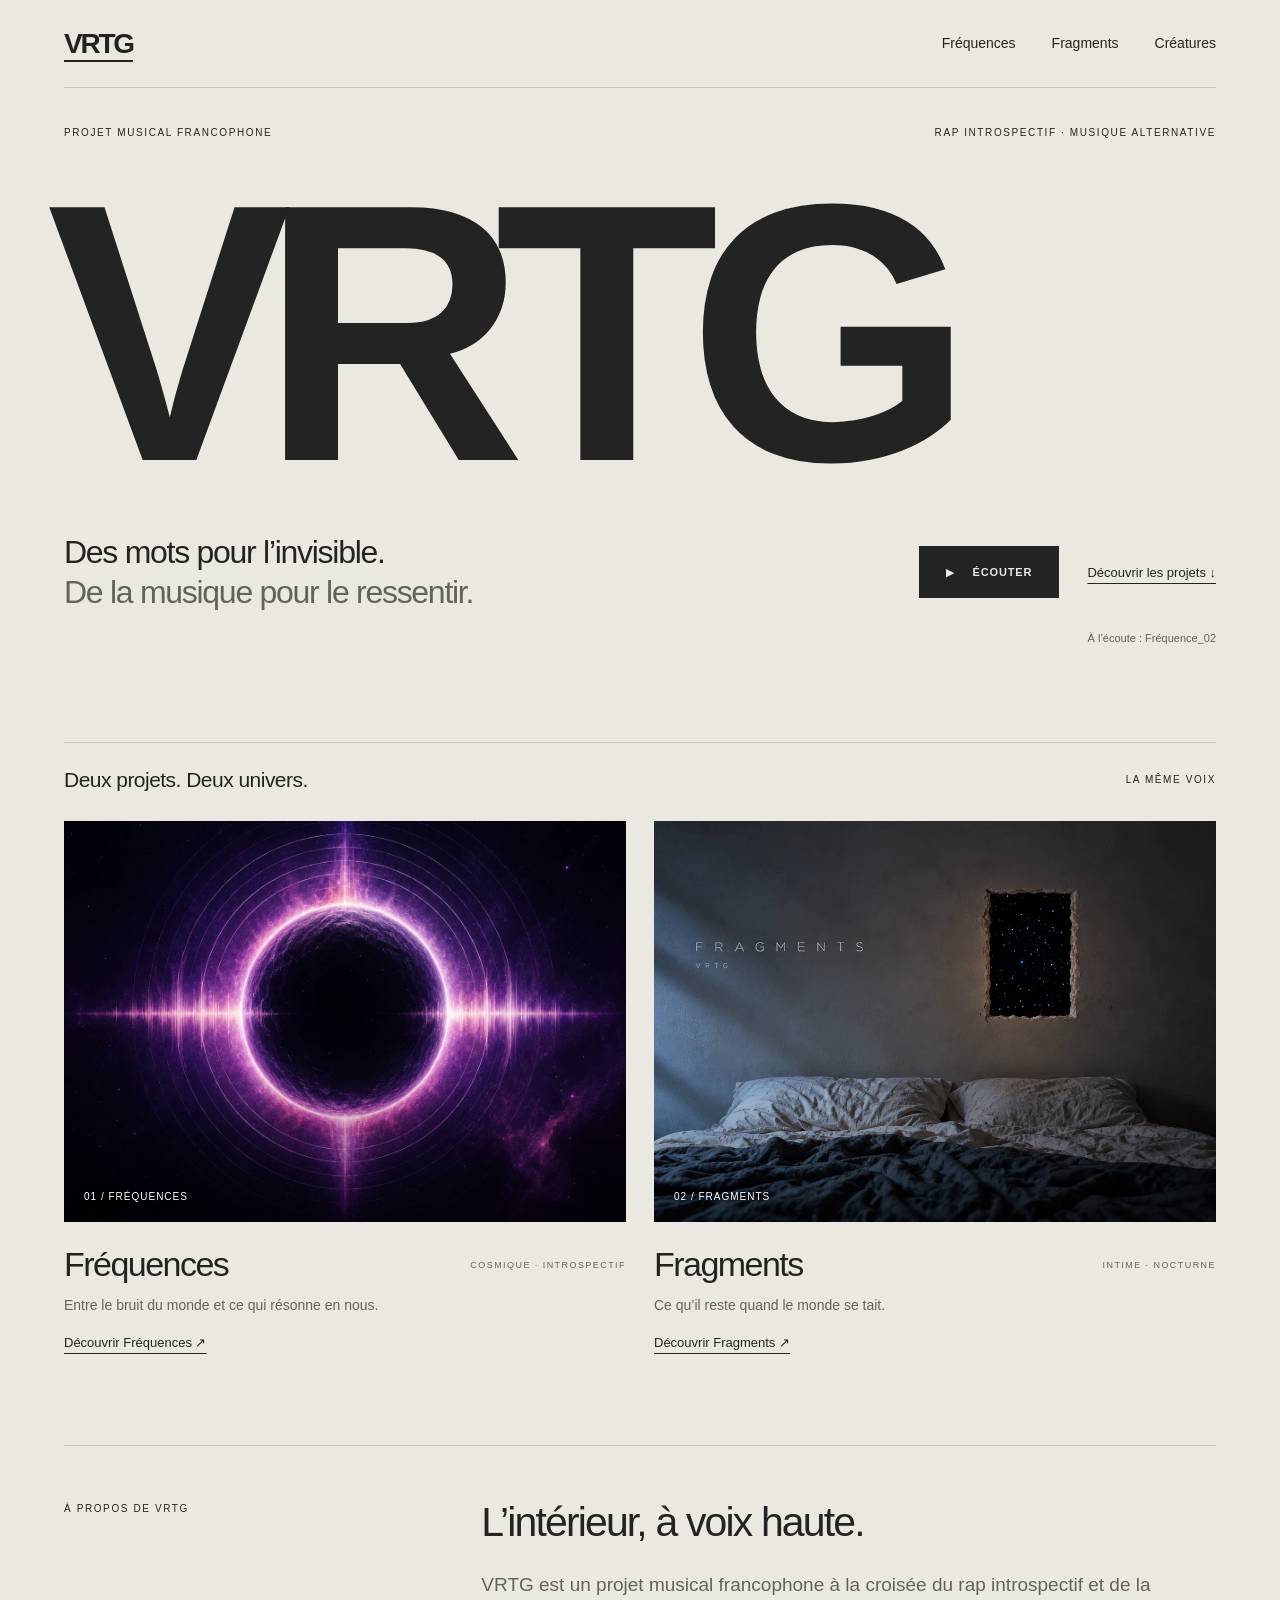
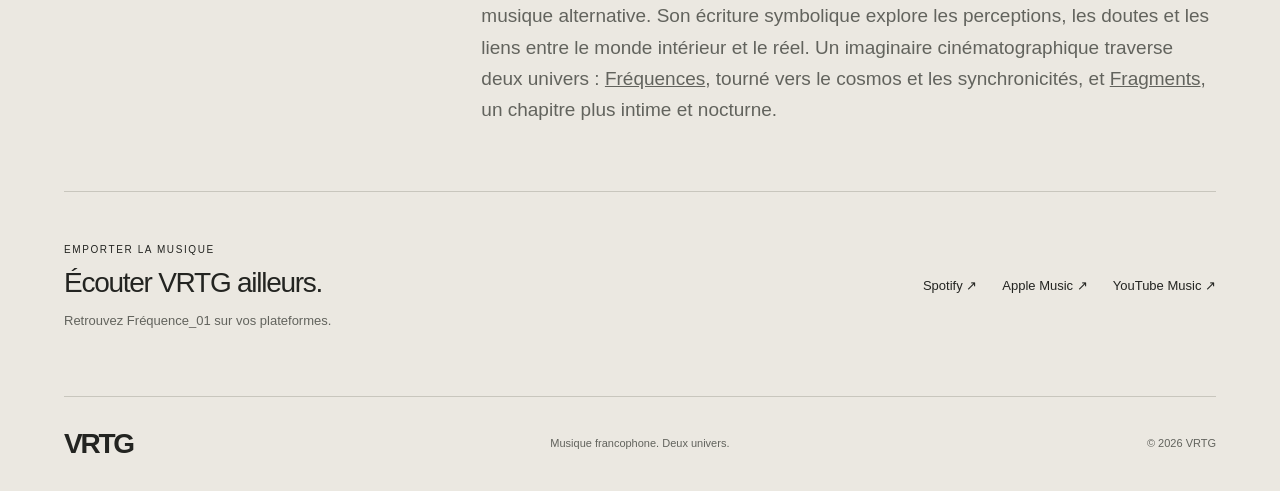
==== commit ac651b9c: "Intégrer l’exposition CRÉATURES au site VRTG" ====
--- a/index.html
+++ b/index.html
@@ -1,6 +1,6 @@
 <!doctype html>
-<html lang="fr"><head><meta charset="utf-8"><meta name="viewport" content="width=device-width, initial-scale=1"><meta name="theme-color" content="#ebe8e1"><title>VRTG — Rap introspectif et musique alternative francophone</title><meta name="description" content="Découvrez VRTG, projet musical francophone, et ses deux univers : Fréquences et Fragments. Écoutez les morceaux et retrouvez les plateformes de streaming."><link rel="canonical" href="https://www.vrtgmusic.ca/"><meta property="og:type" content="website"><meta property="og:locale" content="fr_CA"><meta property="og:site_name" content="VRTG"><meta property="og:title" content="VRTG — Rap introspectif et musique alternative francophone"><meta property="og:description" content="Découvrez VRTG, projet musical francophone, et ses deux univers : Fréquences et Fragments. Écoutez les morceaux et retrouvez les plateformes de streaming."><meta property="og:url" content="https://www.vrtgmusic.ca/"><meta property="og:image" content="https://www.vrtgmusic.ca/assets/hero-vrtg.webp"><meta property="og:image:alt" content="VRTG — Rap introspectif et musique alternative francophone"><meta name="twitter:card" content="summary_large_image"><meta name="twitter:title" content="VRTG — Rap introspectif et musique alternative francophone"><meta name="twitter:description" content="Découvrez VRTG, projet musical francophone, et ses deux univers : Fréquences et Fragments. Écoutez les morceaux et retrouvez les plateformes de streaming."><meta name="twitter:image" content="https://www.vrtgmusic.ca/assets/hero-vrtg.webp"><link rel="icon" href="/favicon.svg" type="image/svg+xml"><link rel="stylesheet" href="/site.css"><script type="application/ld+json">{"@context": "https://schema.org", "@graph": [{"@type": "MusicGroup", "@id": "https://www.vrtgmusic.ca/#artist", "name": "VRTG", "url": "https://www.vrtgmusic.ca/", "description": "VRTG est un projet musical francophone entre rap introspectif, musique alternative et écriture symbolique.", "genre": ["Rap introspectif", "Musique alternative"], "sameAs": ["https://www.tiktok.com/@vrtgmusic"]}, {"@type": "MusicAlbum", "@id": "https://www.vrtgmusic.ca/frequences#album", "name": "Fréquences", "url": "https://www.vrtgmusic.ca/frequences", "byArtist": {"@id": "https://www.vrtgmusic.ca/#artist"}, "description": "Un projet musical francophone de VRTG, entre rap introspectif et imaginaire cosmique.", "image": "https://www.vrtgmusic.ca/assets/cover-frequence-02.webp", "track": [{"@id": "https://www.vrtgmusic.ca/frequences#frequence-01"}, {"@id": "https://www.vrtgmusic.ca/frequences#frequence-02"}, {"@id": "https://www.vrtgmusic.ca/frequences#frequence-03"}]}, {"@type": "MusicAlbum", "@id": "https://www.vrtgmusic.ca/fragments#album", "name": "Fragments", "url": "https://www.vrtgmusic.ca/fragments", "byArtist": {"@id": "https://www.vrtgmusic.ca/#artist"}, "description": "Projet musical francophone de VRTG, intime, nocturne et cinématographique. Écoutez Fragment_01, Fragment_02 et Fragment_03.", "image": "https://www.vrtgmusic.ca/assets/cover-fragments.webp", "track": [{"@id": "https://www.vrtgmusic.ca/fragments#fragment-01"}, {"@id": "https://www.vrtgmusic.ca/fragments#fragment-02"}, {"@id": "https://www.vrtgmusic.ca/fragments#fragment-03"}], "numTracks": 3}, {"@type": "MusicRecording", "@id": "https://www.vrtgmusic.ca/frequences#frequence-01", "name": "Fréquence_01", "url": "https://www.vrtgmusic.ca/frequences#frequence-01", "byArtist": {"@id": "https://www.vrtgmusic.ca/#artist"}, "inAlbum": {"@id": "https://www.vrtgmusic.ca/frequences#album"}, "inLanguage": "fr", "sameAs": "https://open.spotify.com/album/1WjyWQR7PkzstSkkiZlshC"}, {"@type": "MusicRecording", "@id": "https://www.vrtgmusic.ca/frequences#frequence-02", "name": "Fréquence_02", "url": "https://www.vrtgmusic.ca/frequences#frequence-02", "byArtist": {"@id": "https://www.vrtgmusic.ca/#artist"}, "inAlbum": {"@id": "https://www.vrtgmusic.ca/frequences#album"}, "inLanguage": "fr", "sameAs": "https://open.spotify.com/track/1C9Vg9ocyrMYbzLWoFbl8R"}, {"@type": "MusicRecording", "@id": "https://www.vrtgmusic.ca/frequences#frequence-03", "name": "Fréquence_03", "url": "https://www.vrtgmusic.ca/frequences#frequence-03", "byArtist": {"@id": "https://www.vrtgmusic.ca/#artist"}, "inAlbum": {"@id": "https://www.vrtgmusic.ca/frequences#album"}, "inLanguage": "fr"}, {"@type": "MusicRecording", "@id": "https://www.vrtgmusic.ca/fragments#fragment-01", "name": "Fragment_01", "url": "https://www.vrtgmusic.ca/fragments#fragment-01", "byArtist": {"@id": "https://www.vrtgmusic.ca/#artist"}, "inAlbum": {"@id": "https://www.vrtgmusic.ca/fragments#album"}, "inLanguage": "fr", "duration": "PT84.888S", "audio": {"@type": "AudioObject", "contentUrl": "https://www.vrtgmusic.ca/assets/audio/fragment-01-final.mp3", "encodingFormat": "audio/mpeg", "duration": "PT84.888S"}}, {"@type": "MusicRecording", "@id": "https://www.vrtgmusic.ca/fragments#fragment-02", "name": "Fragment_02", "url": "https://www.vrtgmusic.ca/fragments#fragment-02", "byArtist": {"@id": "https://www.vrtgmusic.ca/#artist"}, "inAlbum": {"@id": "https://www.vrtgmusic.ca/fragments#album"}, "inLanguage": "fr", "duration": "PT69.336S", "audio": {"@type": "AudioObject", "contentUrl": "https://www.vrtgmusic.ca/assets/audio/fragment-02-final.mp3", "encodingFormat": "audio/mpeg", "duration": "PT69.336S"}}, {"@type": "MusicRecording", "@id": "https://www.vrtgmusic.ca/fragments#fragment-03", "name": "Fragment_03", "url": "https://www.vrtgmusic.ca/fragments#fragment-03", "byArtist": {"@id": "https://www.vrtgmusic.ca/#artist"}, "inAlbum": {"@id": "https://www.vrtgmusic.ca/fragments#album"}, "inLanguage": "fr", "duration": "PT98.208S", "audio": {"@type": "AudioObject", "contentUrl": "https://www.vrtgmusic.ca/assets/audio/fragment-03-final.mp3", "encodingFormat": "audio/mpeg", "duration": "PT98.208S"}}]}</script><script src="/site.js" defer></script></head>
-<body class="home"><a class="skip-link" href="#main">Aller au contenu</a><header class="header"><a class="brand" href="/" aria-current="page" aria-label="VRTG — accueil">VRTG</a><nav aria-label="Navigation principale"><a href="/frequences">Fréquences</a><a href="/fragments">Fragments</a></nav></header><main id="main" tabindex="-1"><section class="home-hero"><div class="hero-top eyebrow"><span>PROJET MUSICAL FRANCOPHONE</span><span>RAP INTROSPECTIF · MUSIQUE ALTERNATIVE</span></div><h1 class="wordmark">VRTG</h1><div class="hero-bottom"><p>Des mots pour l’invisible.<br><span>De la musique pour le ressentir.</span></p><div class="hero-actions"><a class="button" href="https://open.spotify.com/track/1C9Vg9ocyrMYbzLWoFbl8R" data-play="frequence-02" target="_blank" rel="noopener noreferrer"><span aria-hidden="true">▶</span> <span data-play-label>ÉCOUTER</span></a><a class="text-link" href="#projets">Découvrir les projets ↓</a></div></div><p class="listen-caption">À l’écoute : Fréquence_02</p></section>
+<html lang="fr"><head><meta charset="utf-8"><meta name="viewport" content="width=device-width, initial-scale=1"><meta name="theme-color" content="#ebe8e1"><title>VRTG — Rap introspectif et musique alternative francophone</title><meta name="description" content="Découvrez VRTG, projet musical francophone, et ses deux univers : Fréquences et Fragments. Écoutez les morceaux et retrouvez les plateformes de streaming."><link rel="canonical" href="https://www.vrtgmusic.ca/"><meta property="og:type" content="website"><meta property="og:locale" content="fr_CA"><meta property="og:site_name" content="VRTG"><meta property="og:title" content="VRTG — Rap introspectif et musique alternative francophone"><meta property="og:description" content="Découvrez VRTG, projet musical francophone, et ses deux univers : Fréquences et Fragments. Écoutez les morceaux et retrouvez les plateformes de streaming."><meta property="og:url" content="https://www.vrtgmusic.ca/"><meta property="og:image" content="https://www.vrtgmusic.ca/assets/hero-vrtg.webp"><meta property="og:image:alt" content="VRTG — Rap introspectif et musique alternative francophone"><meta name="twitter:card" content="summary_large_image"><meta name="twitter:title" content="VRTG — Rap introspectif et musique alternative francophone"><meta name="twitter:description" content="Découvrez VRTG, projet musical francophone, et ses deux univers : Fréquences et Fragments. Écoutez les morceaux et retrouvez les plateformes de streaming."><meta name="twitter:image" content="https://www.vrtgmusic.ca/assets/hero-vrtg.webp"><link rel="icon" href="/favicon.svg" type="image/svg+xml"><link rel="stylesheet" href="/site.css"><script type="application/ld+json">{"@context": "https://schema.org", "@graph": [{"@type": "MusicGroup", "@id": "https://www.vrtgmusic.ca/#artist", "name": "VRTG", "url": "https://www.vrtgmusic.ca/", "description": "VRTG est un projet musical francophone entre rap introspectif, musique alternative et écriture symbolique.", "genre": ["Rap introspectif", "Musique alternative"], "sameAs": ["https://www.tiktok.com/@vrtgmusic"]}, {"@type": "MusicAlbum", "@id": "https://www.vrtgmusic.ca/frequences#album", "name": "Fréquences", "url": "https://www.vrtgmusic.ca/frequences", "byArtist": {"@id": "https://www.vrtgmusic.ca/#artist"}, "description": "Un projet musical francophone de VRTG, entre rap introspectif et imaginaire cosmique.", "image": "https://www.vrtgmusic.ca/assets/cover-frequence-02.webp", "track": [{"@id": "https://www.vrtgmusic.ca/frequences#frequence-01"}, {"@id": "https://www.vrtgmusic.ca/frequences#frequence-02"}, {"@id": "https://www.vrtgmusic.ca/frequences#frequence-03"}]}, {"@type": "MusicAlbum", "@id": "https://www.vrtgmusic.ca/fragments#album", "name": "Fragments", "url": "https://www.vrtgmusic.ca/fragments", "byArtist": {"@id": "https://www.vrtgmusic.ca/#artist"}, "description": "Projet musical francophone de VRTG, intime, nocturne et cinématographique. Écoutez Fragment_01, Fragment_02 et Fragment_03.", "image": "https://www.vrtgmusic.ca/assets/cover-fragments.webp", "track": [{"@id": "https://www.vrtgmusic.ca/fragments#fragment-01"}, {"@id": "https://www.vrtgmusic.ca/fragments#fragment-02"}, {"@id": "https://www.vrtgmusic.ca/fragments#fragment-03"}], "numTracks": 3}, {"@type": "MusicRecording", "@id": "https://www.vrtgmusic.ca/frequences#frequence-01", "name": "Fréquence_01", "url": "https://www.vrtgmusic.ca/frequences#frequence-01", "byArtist": {"@id": "https://www.vrtgmusic.ca/#artist"}, "inAlbum": {"@id": "https://www.vrtgmusic.ca/frequences#album"}, "inLanguage": "fr", "sameAs": "https://open.spotify.com/album/1WjyWQR7PkzstSkkiZlshC"}, {"@type": "MusicRecording", "@id": "https://www.vrtgmusic.ca/frequences#frequence-02", "name": "Fréquence_02", "url": "https://www.vrtgmusic.ca/frequences#frequence-02", "byArtist": {"@id": "https://www.vrtgmusic.ca/#artist"}, "inAlbum": {"@id": "https://www.vrtgmusic.ca/frequences#album"}, "inLanguage": "fr", "sameAs": "https://open.spotify.com/track/1C9Vg9ocyrMYbzLWoFbl8R"}, {"@type": "MusicRecording", "@id": "https://www.vrtgmusic.ca/frequences#frequence-03", "name": "Fréquence_03", "url": "https://www.vrtgmusic.ca/frequences#frequence-03", "byArtist": {"@id": "https://www.vrtgmusic.ca/#artist"}, "inAlbum": {"@id": "https://www.vrtgmusic.ca/frequences#album"}, "inLanguage": "fr", "sameAs": "https://open.spotify.com/intl-fr/track/3CiCthMius0Oq8x8jmidZF?si=2b8c0f25f6514370", "duration": "PT145.656S", "audio": {"@type": "AudioObject", "contentUrl": "https://www.vrtgmusic.ca/assets/audio/frequence-03.mp3", "encodingFormat": "audio/mpeg", "duration": "PT145.656S"}}, {"@type": "MusicRecording", "@id": "https://www.vrtgmusic.ca/fragments#fragment-01", "name": "Fragment_01", "url": "https://www.vrtgmusic.ca/fragments#fragment-01", "byArtist": {"@id": "https://www.vrtgmusic.ca/#artist"}, "inAlbum": {"@id": "https://www.vrtgmusic.ca/fragments#album"}, "inLanguage": "fr", "duration": "PT84.888S", "audio": {"@type": "AudioObject", "contentUrl": "https://www.vrtgmusic.ca/assets/audio/fragment-01-final.mp3", "encodingFormat": "audio/mpeg", "duration": "PT84.888S"}}, {"@type": "MusicRecording", "@id": "https://www.vrtgmusic.ca/fragments#fragment-02", "name": "Fragment_02", "url": "https://www.vrtgmusic.ca/fragments#fragment-02", "byArtist": {"@id": "https://www.vrtgmusic.ca/#artist"}, "inAlbum": {"@id": "https://www.vrtgmusic.ca/fragments#album"}, "inLanguage": "fr", "duration": "PT69.336S", "audio": {"@type": "AudioObject", "contentUrl": "https://www.vrtgmusic.ca/assets/audio/fragment-02-final.mp3", "encodingFormat": "audio/mpeg", "duration": "PT69.336S"}}, {"@type": "MusicRecording", "@id": "https://www.vrtgmusic.ca/fragments#fragment-03", "name": "Fragment_03", "url": "https://www.vrtgmusic.ca/fragments#fragment-03", "byArtist": {"@id": "https://www.vrtgmusic.ca/#artist"}, "inAlbum": {"@id": "https://www.vrtgmusic.ca/fragments#album"}, "inLanguage": "fr", "duration": "PT98.208S", "audio": {"@type": "AudioObject", "contentUrl": "https://www.vrtgmusic.ca/assets/audio/fragment-03-final.mp3", "encodingFormat": "audio/mpeg", "duration": "PT98.208S"}}]}</script><script src="/site.js" defer></script></head>
+<body class="home"><a class="skip-link" href="#main">Aller au contenu</a><header class="header"><a class="brand" href="/" aria-current="page" aria-label="VRTG — accueil">VRTG</a><nav aria-label="Navigation principale"><a href="/frequences">Fréquences</a><a href="/fragments">Fragments</a><a href="/creatures">Créatures</a></nav></header><main id="main" tabindex="-1"><section class="home-hero"><div class="hero-top eyebrow"><span>PROJET MUSICAL FRANCOPHONE</span><span>RAP INTROSPECTIF · MUSIQUE ALTERNATIVE</span></div><h1 class="wordmark">VRTG</h1><div class="hero-bottom"><p>Des mots pour l’invisible.<br><span>De la musique pour le ressentir.</span></p><div class="hero-actions"><a class="button" href="https://open.spotify.com/track/1C9Vg9ocyrMYbzLWoFbl8R" data-play="frequence-02" target="_blank" rel="noopener noreferrer"><span aria-hidden="true">▶</span> <span data-play-label>ÉCOUTER</span></a><a class="text-link" href="#projets">Découvrir les projets ↓</a></div></div><p class="listen-caption">À l’écoute : Fréquence_02</p></section>
 <section class="projects" id="projets" aria-labelledby="projects-title"><div class="section-heading"><h2 id="projects-title">Deux projets. Deux univers.</h2><span class="eyebrow">LA MÊME VOIX</span></div><div class="project-grid"><article class="project-card cosmic"><a href="/frequences" class="project-image" aria-label="Découvrir Fréquences"><img src="/assets/cover-frequence-02.webp" alt="Un cercle de lumière violette dans l’obscurité cosmique — Fréquences" width="1254" height="1254" loading="lazy"><span class="image-note">01 / FRÉQUENCES</span></a><div class="card-heading"><h3>Fréquences</h3><span class="eyebrow">COSMIQUE · INTROSPECTIF</span></div><p>Entre le bruit du monde et ce qui résonne en nous.</p><a class="text-link" href="/frequences">Découvrir Fréquences ↗</a></article><article class="project-card intimate"><a href="/fragments" class="project-image" aria-label="Découvrir Fragments"><img src="/assets/fragments-banner.webp" alt="Un lit défait dans une chambre baignée de lumière nocturne — Fragments" width="1600" height="686" loading="lazy"><span class="image-note">02 / FRAGMENTS</span></a><div class="card-heading"><h3>Fragments</h3><span class="eyebrow">INTIME · NOCTURNE</span></div><p>Ce qu’il reste quand le monde se tait.</p><a class="text-link" href="/fragments">Découvrir Fragments ↗</a></article></div></section>
 <section class="identity" aria-labelledby="identity-title"><p class="eyebrow">À PROPOS DE VRTG</p><div><h2 id="identity-title">L’intérieur, à voix haute.</h2><p>VRTG est un projet musical francophone à la croisée du rap introspectif et de la musique alternative. Son écriture symbolique explore les perceptions, les doutes et les liens entre le monde intérieur et le réel. Un imaginaire cinématographique traverse deux univers : <a href="/frequences">Fréquences</a>, tourné vers le cosmos et les synchronicités, et <a href="/fragments">Fragments</a>, un chapitre plus intime et nocturne.</p></div></section><section class="streaming" aria-labelledby="stream-title"><div><p class="eyebrow">EMPORTER LA MUSIQUE</p><h2 id="stream-title">Écouter VRTG ailleurs.</h2><p>Retrouvez Fréquence_01 sur vos plateformes.</p></div><div class="platforms"><a href="https://open.spotify.com/album/1WjyWQR7PkzstSkkiZlshC" data-platform="spotify" target="_blank" rel="noopener noreferrer">Spotify ↗</a><a href="https://music.apple.com/album/fr%C3%A9quence-01-single/6776358673" data-platform="apple_music" target="_blank" rel="noopener noreferrer">Apple Music ↗</a><a href="https://music.youtube.com/playlist?list=OLAK5uy_mbqPI9Erlt63fU2uGEngq5VentivAA93U" data-platform="youtube_music" target="_blank" rel="noopener noreferrer">YouTube Music ↗</a></div></section></main><footer class="footer"><a class="brand" href="/">VRTG</a><span>Musique francophone. Deux univers.</span><span>© 2026 VRTG</span></footer><aside class="platform-player" aria-label="Lecteur Spotify" hidden><div class="platform-player-head"><span id="player-title">Écouter VRTG</span><button id="close-player" class="round" aria-label="Fermer le lecteur Spotify">×</button></div><iframe id="spotify-player" title="Écouter VRTG sur Spotify" width="100%" height="152" allow="autoplay; clipboard-write; encrypted-media; fullscreen; picture-in-picture" referrerpolicy="strict-origin-when-cross-origin"></iframe><p>Lecture proposée par Spotify. <a id="player-external" href="https://open.spotify.com/track/1C9Vg9ocyrMYbzLWoFbl8R" target="_blank" rel="noopener noreferrer" data-platform="spotify">Ouvrir dans Spotify ↗</a></p></aside>
 <aside class="mini-player" id="fragment-player" aria-label="Lecteur Fragments" hidden>
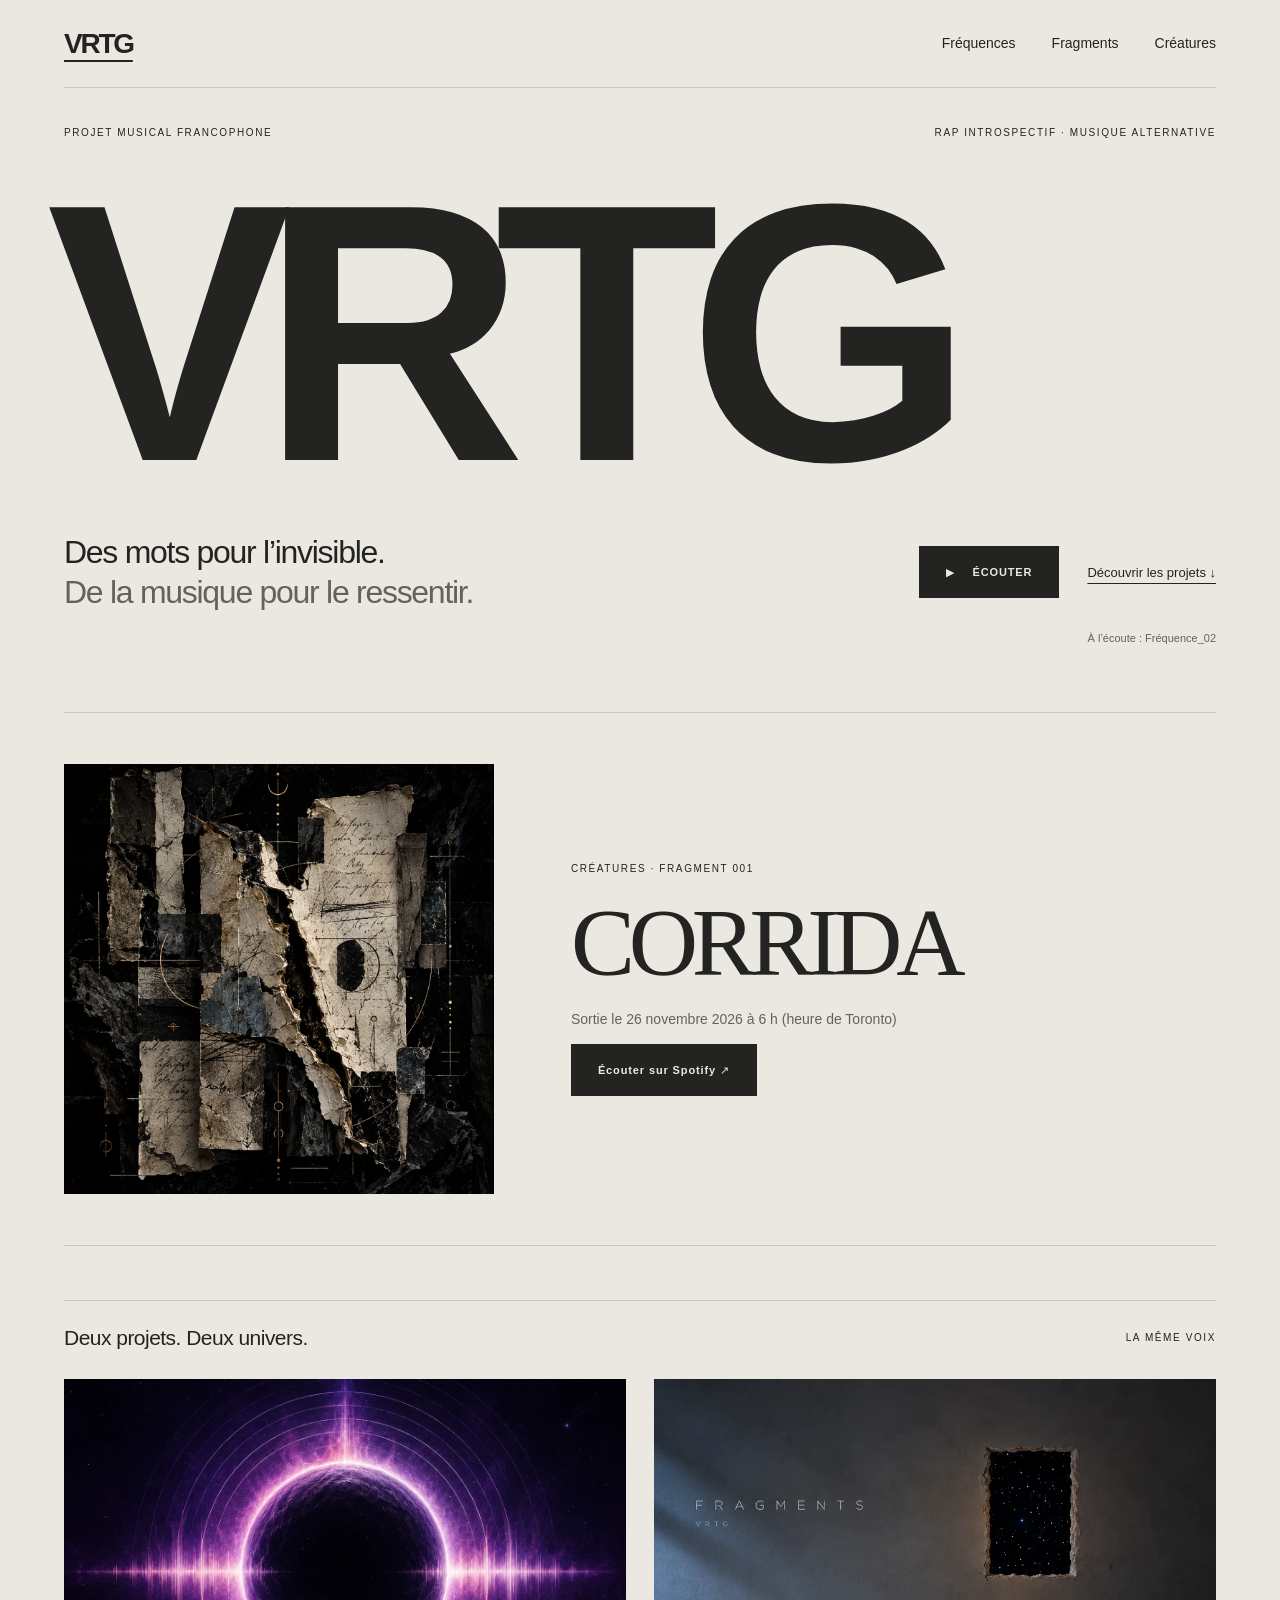
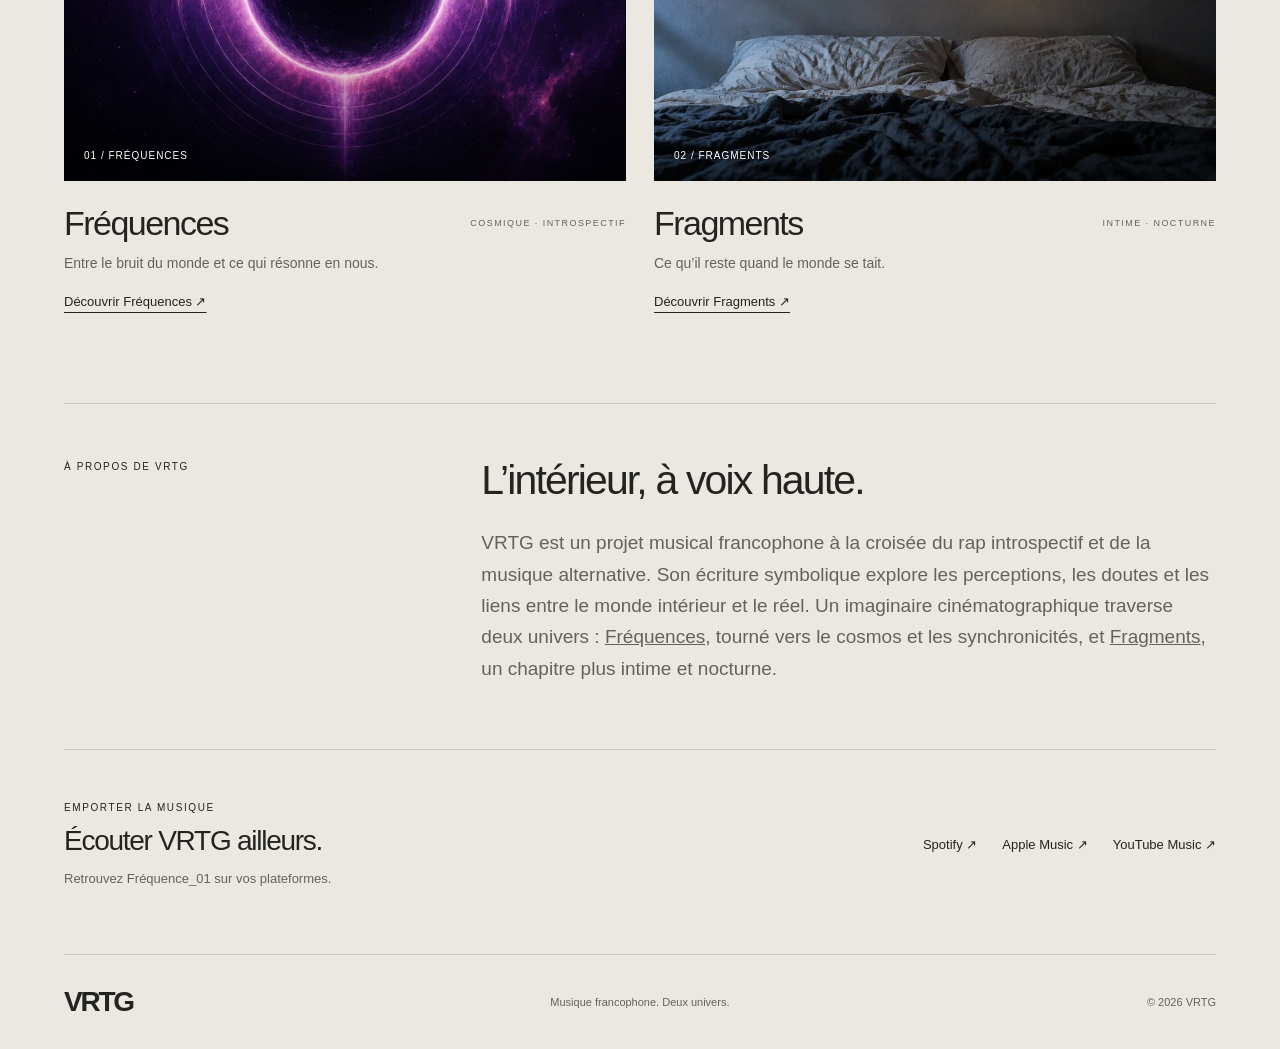
==== commit e6d41ca1: "Afficher le compte à rebours de CORRIDA sur l’accueil" ====
--- a/index.html
+++ b/index.html
@@ -1,6 +1,18 @@
 <!doctype html>
 <html lang="fr"><head><meta charset="utf-8"><meta name="viewport" content="width=device-width, initial-scale=1"><meta name="theme-color" content="#ebe8e1"><title>VRTG — Rap introspectif et musique alternative francophone</title><meta name="description" content="Découvrez VRTG, projet musical francophone, et ses deux univers : Fréquences et Fragments. Écoutez les morceaux et retrouvez les plateformes de streaming."><link rel="canonical" href="https://www.vrtgmusic.ca/"><meta property="og:type" content="website"><meta property="og:locale" content="fr_CA"><meta property="og:site_name" content="VRTG"><meta property="og:title" content="VRTG — Rap introspectif et musique alternative francophone"><meta property="og:description" content="Découvrez VRTG, projet musical francophone, et ses deux univers : Fréquences et Fragments. Écoutez les morceaux et retrouvez les plateformes de streaming."><meta property="og:url" content="https://www.vrtgmusic.ca/"><meta property="og:image" content="https://www.vrtgmusic.ca/assets/hero-vrtg.webp"><meta property="og:image:alt" content="VRTG — Rap introspectif et musique alternative francophone"><meta name="twitter:card" content="summary_large_image"><meta name="twitter:title" content="VRTG — Rap introspectif et musique alternative francophone"><meta name="twitter:description" content="Découvrez VRTG, projet musical francophone, et ses deux univers : Fréquences et Fragments. Écoutez les morceaux et retrouvez les plateformes de streaming."><meta name="twitter:image" content="https://www.vrtgmusic.ca/assets/hero-vrtg.webp"><link rel="icon" href="/favicon.svg" type="image/svg+xml"><link rel="stylesheet" href="/site.css"><script type="application/ld+json">{"@context": "https://schema.org", "@graph": [{"@type": "MusicGroup", "@id": "https://www.vrtgmusic.ca/#artist", "name": "VRTG", "url": "https://www.vrtgmusic.ca/", "description": "VRTG est un projet musical francophone entre rap introspectif, musique alternative et écriture symbolique.", "genre": ["Rap introspectif", "Musique alternative"], "sameAs": ["https://www.tiktok.com/@vrtgmusic"]}, {"@type": "MusicAlbum", "@id": "https://www.vrtgmusic.ca/frequences#album", "name": "Fréquences", "url": "https://www.vrtgmusic.ca/frequences", "byArtist": {"@id": "https://www.vrtgmusic.ca/#artist"}, "description": "Un projet musical francophone de VRTG, entre rap introspectif et imaginaire cosmique.", "image": "https://www.vrtgmusic.ca/assets/cover-frequence-02.webp", "track": [{"@id": "https://www.vrtgmusic.ca/frequences#frequence-01"}, {"@id": "https://www.vrtgmusic.ca/frequences#frequence-02"}, {"@id": "https://www.vrtgmusic.ca/frequences#frequence-03"}]}, {"@type": "MusicAlbum", "@id": "https://www.vrtgmusic.ca/fragments#album", "name": "Fragments", "url": "https://www.vrtgmusic.ca/fragments", "byArtist": {"@id": "https://www.vrtgmusic.ca/#artist"}, "description": "Projet musical francophone de VRTG, intime, nocturne et cinématographique. Écoutez Fragment_01, Fragment_02 et Fragment_03.", "image": "https://www.vrtgmusic.ca/assets/cover-fragments.webp", "track": [{"@id": "https://www.vrtgmusic.ca/fragments#fragment-01"}, {"@id": "https://www.vrtgmusic.ca/fragments#fragment-02"}, {"@id": "https://www.vrtgmusic.ca/fragments#fragment-03"}], "numTracks": 3}, {"@type": "MusicRecording", "@id": "https://www.vrtgmusic.ca/frequences#frequence-01", "name": "Fréquence_01", "url": "https://www.vrtgmusic.ca/frequences#frequence-01", "byArtist": {"@id": "https://www.vrtgmusic.ca/#artist"}, "inAlbum": {"@id": "https://www.vrtgmusic.ca/frequences#album"}, "inLanguage": "fr", "sameAs": "https://open.spotify.com/album/1WjyWQR7PkzstSkkiZlshC"}, {"@type": "MusicRecording", "@id": "https://www.vrtgmusic.ca/frequences#frequence-02", "name": "Fréquence_02", "url": "https://www.vrtgmusic.ca/frequences#frequence-02", "byArtist": {"@id": "https://www.vrtgmusic.ca/#artist"}, "inAlbum": {"@id": "https://www.vrtgmusic.ca/frequences#album"}, "inLanguage": "fr", "sameAs": "https://open.spotify.com/track/1C9Vg9ocyrMYbzLWoFbl8R"}, {"@type": "MusicRecording", "@id": "https://www.vrtgmusic.ca/frequences#frequence-03", "name": "Fréquence_03", "url": "https://www.vrtgmusic.ca/frequences#frequence-03", "byArtist": {"@id": "https://www.vrtgmusic.ca/#artist"}, "inAlbum": {"@id": "https://www.vrtgmusic.ca/frequences#album"}, "inLanguage": "fr", "sameAs": "https://open.spotify.com/intl-fr/track/3CiCthMius0Oq8x8jmidZF?si=2b8c0f25f6514370", "duration": "PT145.656S", "audio": {"@type": "AudioObject", "contentUrl": "https://www.vrtgmusic.ca/assets/audio/frequence-03.mp3", "encodingFormat": "audio/mpeg", "duration": "PT145.656S"}}, {"@type": "MusicRecording", "@id": "https://www.vrtgmusic.ca/fragments#fragment-01", "name": "Fragment_01", "url": "https://www.vrtgmusic.ca/fragments#fragment-01", "byArtist": {"@id": "https://www.vrtgmusic.ca/#artist"}, "inAlbum": {"@id": "https://www.vrtgmusic.ca/fragments#album"}, "inLanguage": "fr", "duration": "PT84.888S", "audio": {"@type": "AudioObject", "contentUrl": "https://www.vrtgmusic.ca/assets/audio/fragment-01-final.mp3", "encodingFormat": "audio/mpeg", "duration": "PT84.888S"}}, {"@type": "MusicRecording", "@id": "https://www.vrtgmusic.ca/fragments#fragment-02", "name": "Fragment_02", "url": "https://www.vrtgmusic.ca/fragments#fragment-02", "byArtist": {"@id": "https://www.vrtgmusic.ca/#artist"}, "inAlbum": {"@id": "https://www.vrtgmusic.ca/fragments#album"}, "inLanguage": "fr", "duration": "PT69.336S", "audio": {"@type": "AudioObject", "contentUrl": "https://www.vrtgmusic.ca/assets/audio/fragment-02-final.mp3", "encodingFormat": "audio/mpeg", "duration": "PT69.336S"}}, {"@type": "MusicRecording", "@id": "https://www.vrtgmusic.ca/fragments#fragment-03", "name": "Fragment_03", "url": "https://www.vrtgmusic.ca/fragments#fragment-03", "byArtist": {"@id": "https://www.vrtgmusic.ca/#artist"}, "inAlbum": {"@id": "https://www.vrtgmusic.ca/fragments#album"}, "inLanguage": "fr", "duration": "PT98.208S", "audio": {"@type": "AudioObject", "contentUrl": "https://www.vrtgmusic.ca/assets/audio/fragment-03-final.mp3", "encodingFormat": "audio/mpeg", "duration": "PT98.208S"}}]}</script><script src="/site.js" defer></script></head>
 <body class="home"><a class="skip-link" href="#main">Aller au contenu</a><header class="header"><a class="brand" href="/" aria-current="page" aria-label="VRTG — accueil">VRTG</a><nav aria-label="Navigation principale"><a href="/frequences">Fréquences</a><a href="/fragments">Fragments</a><a href="/creatures">Créatures</a></nav></header><main id="main" tabindex="-1"><section class="home-hero"><div class="hero-top eyebrow"><span>PROJET MUSICAL FRANCOPHONE</span><span>RAP INTROSPECTIF · MUSIQUE ALTERNATIVE</span></div><h1 class="wordmark">VRTG</h1><div class="hero-bottom"><p>Des mots pour l’invisible.<br><span>De la musique pour le ressentir.</span></p><div class="hero-actions"><a class="button" href="https://open.spotify.com/track/1C9Vg9ocyrMYbzLWoFbl8R" data-play="frequence-02" target="_blank" rel="noopener noreferrer"><span aria-hidden="true">▶</span> <span data-play-label>ÉCOUTER</span></a><a class="text-link" href="#projets">Découvrir les projets ↓</a></div></div><p class="listen-caption">À l’écoute : Fréquence_02</p></section>
+<section class="corrida-release" aria-labelledby="corrida-title">
+  <img class="corrida-cover" src="/assets/creatures/corrida.webp" width="1200" height="1200" alt="Pochette de CORRIDA, papiers anciens et surfaces calcinées parcourus de fines traces dorées." decoding="async">
+  <div class="corrida-details">
+    <p class="eyebrow">CRÉATURES · FRAGMENT 001</p>
+    <h2 id="corrida-title">CORRIDA</h2>
+    <p class="corrida-date">Sortie le <time datetime="2026-11-26T06:00:00-05:00">26 novembre 2026 à 6 h</time> (heure de Toronto)</p>
+    <div class="corrida-clock" role="timer" aria-label="Temps avant la sortie de CORRIDA" hidden>
+      <span><b></b>jours</span><span><b></b>heures</span><span><b></b>minutes</span><span><b></b>secondes</span>
+    </div>
+    <a class="button" data-corrida-listen href="https://open.spotify.com/search/VRTG%20CORRIDA/tracks" data-platform="spotify" data-track="corrida" hidden>Écouter sur Spotify ↗</a>
+  </div>
+</section>
 <section class="projects" id="projets" aria-labelledby="projects-title"><div class="section-heading"><h2 id="projects-title">Deux projets. Deux univers.</h2><span class="eyebrow">LA MÊME VOIX</span></div><div class="project-grid"><article class="project-card cosmic"><a href="/frequences" class="project-image" aria-label="Découvrir Fréquences"><img src="/assets/cover-frequence-02.webp" alt="Un cercle de lumière violette dans l’obscurité cosmique — Fréquences" width="1254" height="1254" loading="lazy"><span class="image-note">01 / FRÉQUENCES</span></a><div class="card-heading"><h3>Fréquences</h3><span class="eyebrow">COSMIQUE · INTROSPECTIF</span></div><p>Entre le bruit du monde et ce qui résonne en nous.</p><a class="text-link" href="/frequences">Découvrir Fréquences ↗</a></article><article class="project-card intimate"><a href="/fragments" class="project-image" aria-label="Découvrir Fragments"><img src="/assets/fragments-banner.webp" alt="Un lit défait dans une chambre baignée de lumière nocturne — Fragments" width="1600" height="686" loading="lazy"><span class="image-note">02 / FRAGMENTS</span></a><div class="card-heading"><h3>Fragments</h3><span class="eyebrow">INTIME · NOCTURNE</span></div><p>Ce qu’il reste quand le monde se tait.</p><a class="text-link" href="/fragments">Découvrir Fragments ↗</a></article></div></section>
 <section class="identity" aria-labelledby="identity-title"><p class="eyebrow">À PROPOS DE VRTG</p><div><h2 id="identity-title">L’intérieur, à voix haute.</h2><p>VRTG est un projet musical francophone à la croisée du rap introspectif et de la musique alternative. Son écriture symbolique explore les perceptions, les doutes et les liens entre le monde intérieur et le réel. Un imaginaire cinématographique traverse deux univers : <a href="/frequences">Fréquences</a>, tourné vers le cosmos et les synchronicités, et <a href="/fragments">Fragments</a>, un chapitre plus intime et nocturne.</p></div></section><section class="streaming" aria-labelledby="stream-title"><div><p class="eyebrow">EMPORTER LA MUSIQUE</p><h2 id="stream-title">Écouter VRTG ailleurs.</h2><p>Retrouvez Fréquence_01 sur vos plateformes.</p></div><div class="platforms"><a href="https://open.spotify.com/album/1WjyWQR7PkzstSkkiZlshC" data-platform="spotify" target="_blank" rel="noopener noreferrer">Spotify ↗</a><a href="https://music.apple.com/album/fr%C3%A9quence-01-single/6776358673" data-platform="apple_music" target="_blank" rel="noopener noreferrer">Apple Music ↗</a><a href="https://music.youtube.com/playlist?list=OLAK5uy_mbqPI9Erlt63fU2uGEngq5VentivAA93U" data-platform="youtube_music" target="_blank" rel="noopener noreferrer">YouTube Music ↗</a></div></section></main><footer class="footer"><a class="brand" href="/">VRTG</a><span>Musique francophone. Deux univers.</span><span>© 2026 VRTG</span></footer><aside class="platform-player" aria-label="Lecteur Spotify" hidden><div class="platform-player-head"><span id="player-title">Écouter VRTG</span><button id="close-player" class="round" aria-label="Fermer le lecteur Spotify">×</button></div><iframe id="spotify-player" title="Écouter VRTG sur Spotify" width="100%" height="152" allow="autoplay; clipboard-write; encrypted-media; fullscreen; picture-in-picture" referrerpolicy="strict-origin-when-cross-origin"></iframe><p>Lecture proposée par Spotify. <a id="player-external" href="https://open.spotify.com/track/1C9Vg9ocyrMYbzLWoFbl8R" target="_blank" rel="noopener noreferrer" data-platform="spotify">Ouvrir dans Spotify ↗</a></p></aside>
 <aside class="mini-player" id="fragment-player" aria-label="Lecteur Fragments" hidden>
--- a/site.css
+++ b/site.css
@@ -15,3 +15,22 @@
 #fragment-status:not(.sr-only){font-size:12px;line-height:1.4;max-width:220px;margin:0}
 @media(max-width:600px){#close-fragment-player{grid-column:6;grid-row:1}#fragment-status:not(.sr-only){grid-column:1/-1;max-width:none}.fragment-play{font-size:11px}.track-duration{font-size:10px}#fragment-player .player-title strong{font-size:12px}}
 @media(max-width:600px){.fragments .tracklist li{display:grid;grid-template-columns:14px minmax(0,1fr) auto;gap:8px 12px}.fragments .track-number{grid-column:1;grid-row:1 / span 2}.fragments .track-info{grid-column:2;grid-row:1}.fragments .track-duration{grid-column:2;grid-row:2}.fragments .fragment-play{grid-column:3;grid-row:1 / span 2;min-width:80px}.fragments .track-info h3{font-size:21px}}
+
+.corrida-release {
+  margin: 0 5% 24px;
+  padding: clamp(24px, 4vw, 60px) 0;
+  border-block: 1px solid var(--line);
+  display: grid;
+  grid-template-columns: minmax(0, 2fr) minmax(0, 3fr);
+  align-items: center;
+  gap: clamp(24px, 6vw, 96px);
+}
+.corrida-cover { width: 100%; height: auto; }
+.corrida-details h2 { font: 400 clamp(50px, 7.5vw, 125px)/1 Georgia, serif; letter-spacing: -.065em; margin: 18px 0; }
+.corrida-date { color: var(--muted); font-size: 14px; line-height: 1.5; }
+.corrida-clock { display: grid; grid-template-columns: repeat(4, 1fr); max-width: 34em; border-top: 1px solid var(--line); padding-top: 1em; }
+.corrida-clock span { font-size: 10px; letter-spacing: .08em; text-transform: uppercase; }
+.corrida-clock b { display: block; font-size: clamp(26px, 4vw, 56px); font-weight: 400; line-height: 1.2; letter-spacing: -.04em; font-variant-numeric: tabular-nums; }
+@media (max-width: 600px) {
+  .corrida-release { grid-template-columns: 1fr; gap: 24px; margin: 0 6% 12px; }
+}
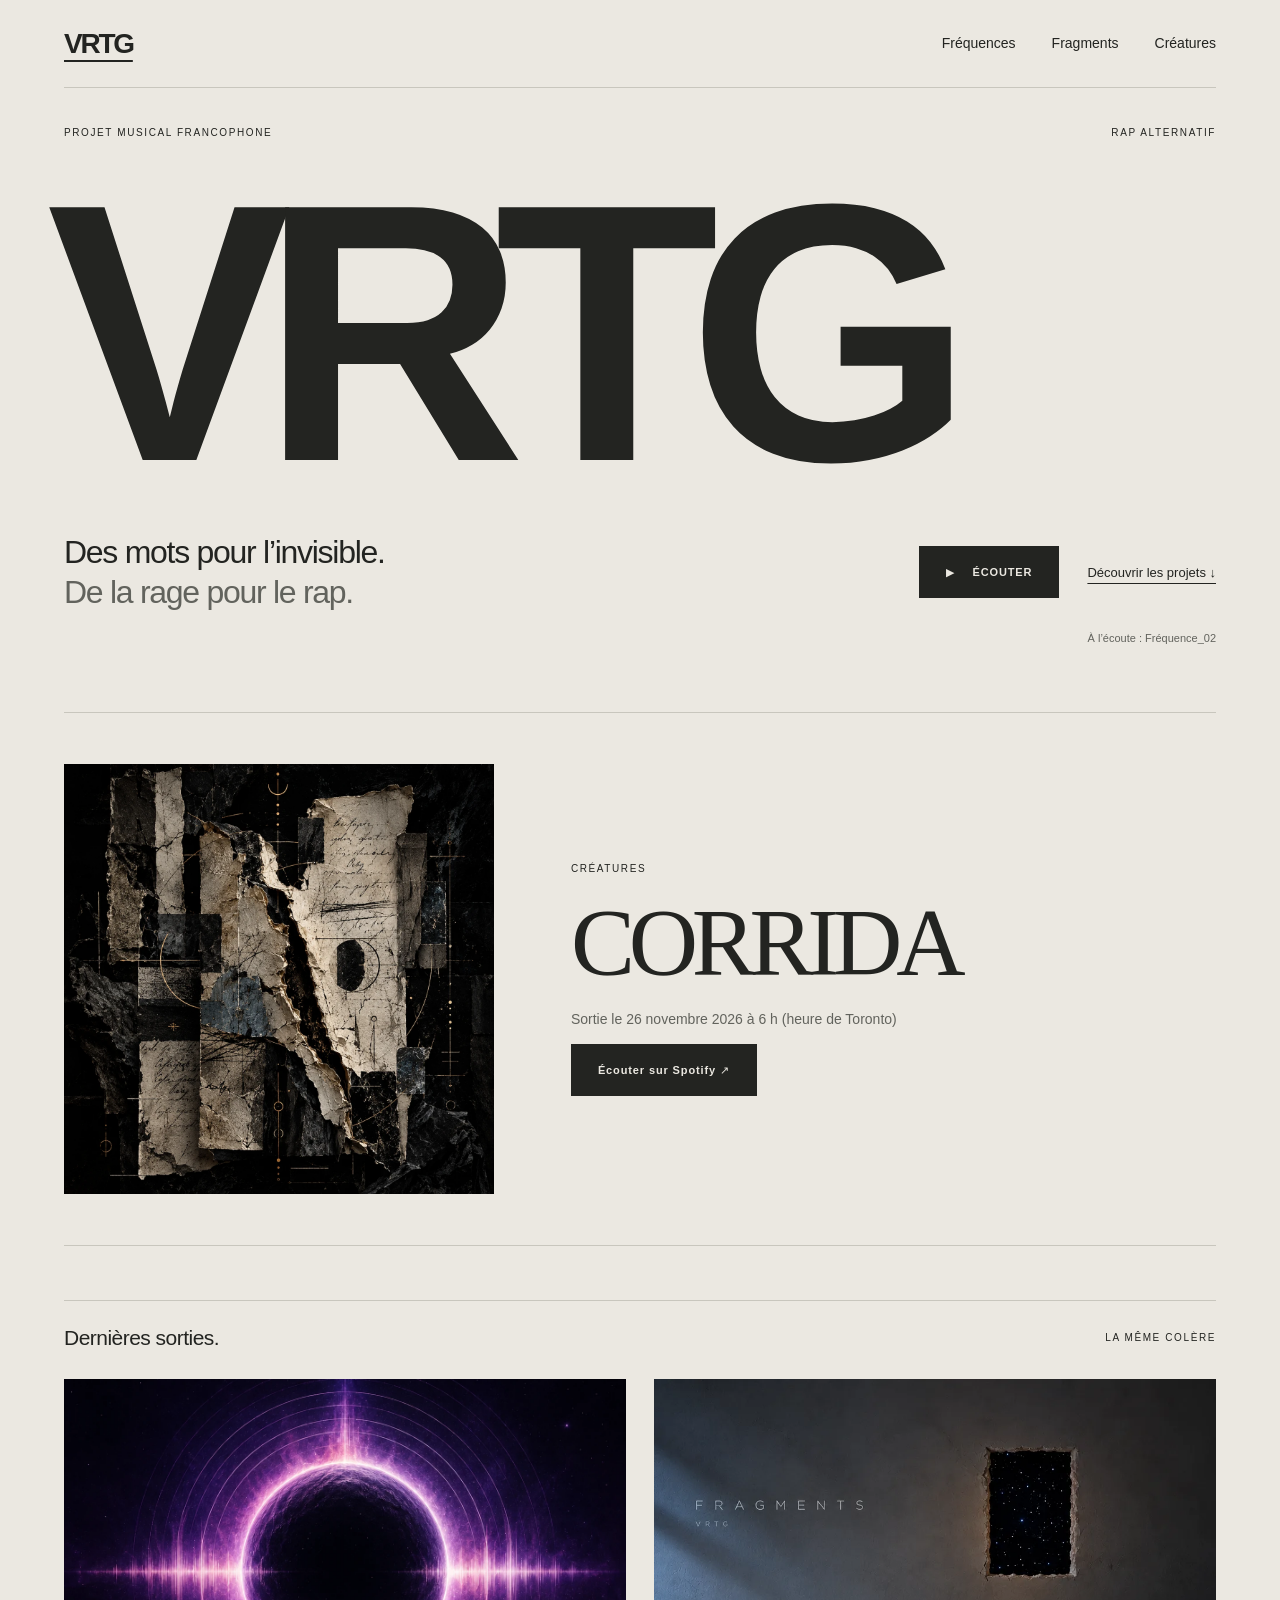
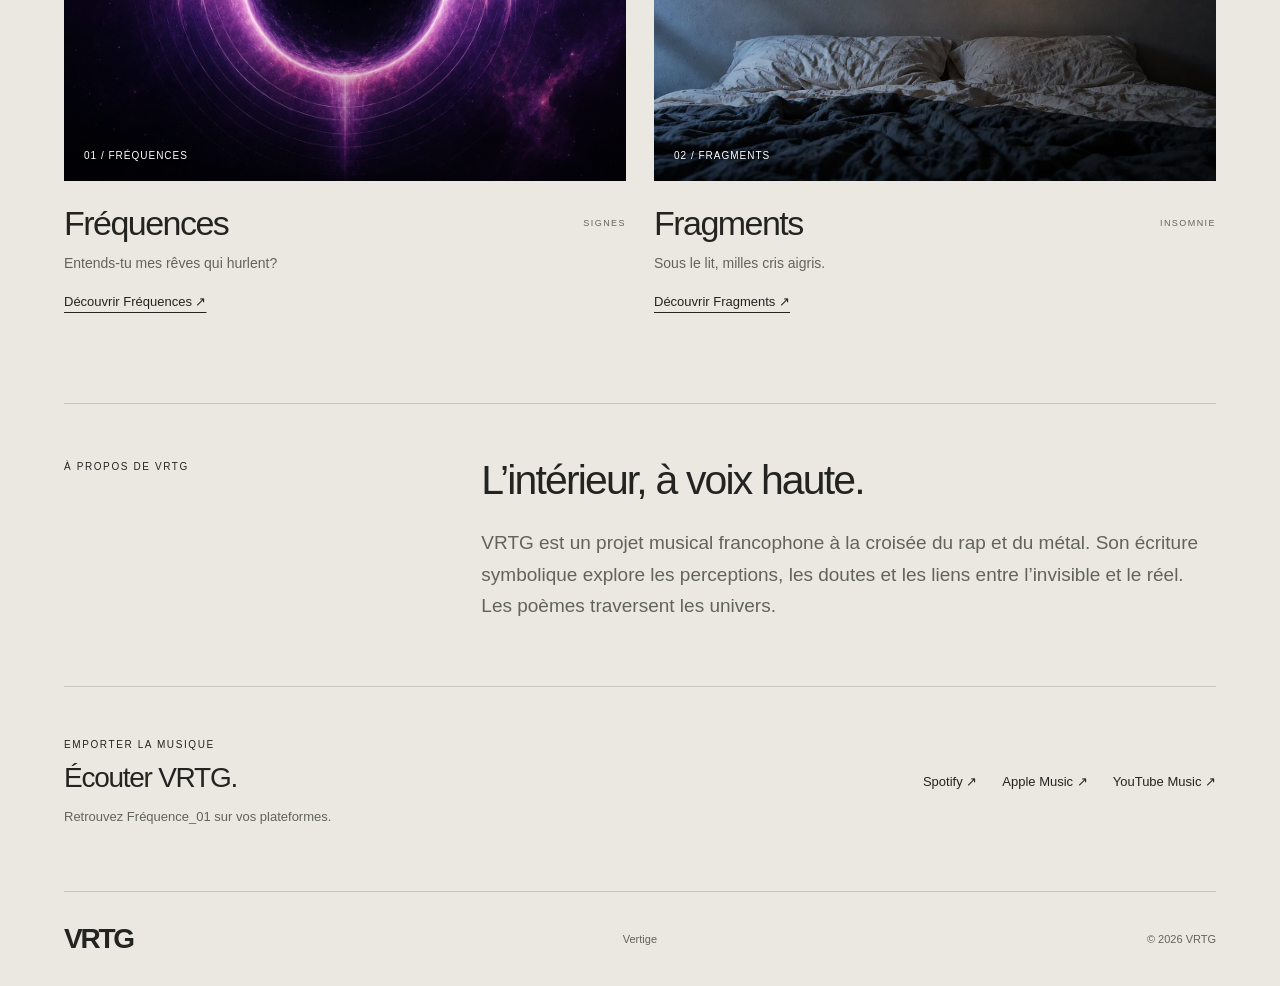
==== commit 196aea2d: "Publier les textes révisés de la page d’accueil" ====
--- a/index.html
+++ b/index.html
@@ -1,10 +1,10 @@
 <!doctype html>
 <html lang="fr"><head><meta charset="utf-8"><meta name="viewport" content="width=device-width, initial-scale=1"><meta name="theme-color" content="#ebe8e1"><title>VRTG — Rap introspectif et musique alternative francophone</title><meta name="description" content="Découvrez VRTG, projet musical francophone, et ses deux univers : Fréquences et Fragments. Écoutez les morceaux et retrouvez les plateformes de streaming."><link rel="canonical" href="https://www.vrtgmusic.ca/"><meta property="og:type" content="website"><meta property="og:locale" content="fr_CA"><meta property="og:site_name" content="VRTG"><meta property="og:title" content="VRTG — Rap introspectif et musique alternative francophone"><meta property="og:description" content="Découvrez VRTG, projet musical francophone, et ses deux univers : Fréquences et Fragments. Écoutez les morceaux et retrouvez les plateformes de streaming."><meta property="og:url" content="https://www.vrtgmusic.ca/"><meta property="og:image" content="https://www.vrtgmusic.ca/assets/hero-vrtg.webp"><meta property="og:image:alt" content="VRTG — Rap introspectif et musique alternative francophone"><meta name="twitter:card" content="summary_large_image"><meta name="twitter:title" content="VRTG — Rap introspectif et musique alternative francophone"><meta name="twitter:description" content="Découvrez VRTG, projet musical francophone, et ses deux univers : Fréquences et Fragments. Écoutez les morceaux et retrouvez les plateformes de streaming."><meta name="twitter:image" content="https://www.vrtgmusic.ca/assets/hero-vrtg.webp"><link rel="icon" href="/favicon.svg" type="image/svg+xml"><link rel="stylesheet" href="/site.css"><script type="application/ld+json">{"@context": "https://schema.org", "@graph": [{"@type": "MusicGroup", "@id": "https://www.vrtgmusic.ca/#artist", "name": "VRTG", "url": "https://www.vrtgmusic.ca/", "description": "VRTG est un projet musical francophone entre rap introspectif, musique alternative et écriture symbolique.", "genre": ["Rap introspectif", "Musique alternative"], "sameAs": ["https://www.tiktok.com/@vrtgmusic"]}, {"@type": "MusicAlbum", "@id": "https://www.vrtgmusic.ca/frequences#album", "name": "Fréquences", "url": "https://www.vrtgmusic.ca/frequences", "byArtist": {"@id": "https://www.vrtgmusic.ca/#artist"}, "description": "Un projet musical francophone de VRTG, entre rap introspectif et imaginaire cosmique.", "image": "https://www.vrtgmusic.ca/assets/cover-frequence-02.webp", "track": [{"@id": "https://www.vrtgmusic.ca/frequences#frequence-01"}, {"@id": "https://www.vrtgmusic.ca/frequences#frequence-02"}, {"@id": "https://www.vrtgmusic.ca/frequences#frequence-03"}]}, {"@type": "MusicAlbum", "@id": "https://www.vrtgmusic.ca/fragments#album", "name": "Fragments", "url": "https://www.vrtgmusic.ca/fragments", "byArtist": {"@id": "https://www.vrtgmusic.ca/#artist"}, "description": "Projet musical francophone de VRTG, intime, nocturne et cinématographique. Écoutez Fragment_01, Fragment_02 et Fragment_03.", "image": "https://www.vrtgmusic.ca/assets/cover-fragments.webp", "track": [{"@id": "https://www.vrtgmusic.ca/fragments#fragment-01"}, {"@id": "https://www.vrtgmusic.ca/fragments#fragment-02"}, {"@id": "https://www.vrtgmusic.ca/fragments#fragment-03"}], "numTracks": 3}, {"@type": "MusicRecording", "@id": "https://www.vrtgmusic.ca/frequences#frequence-01", "name": "Fréquence_01", "url": "https://www.vrtgmusic.ca/frequences#frequence-01", "byArtist": {"@id": "https://www.vrtgmusic.ca/#artist"}, "inAlbum": {"@id": "https://www.vrtgmusic.ca/frequences#album"}, "inLanguage": "fr", "sameAs": "https://open.spotify.com/album/1WjyWQR7PkzstSkkiZlshC"}, {"@type": "MusicRecording", "@id": "https://www.vrtgmusic.ca/frequences#frequence-02", "name": "Fréquence_02", "url": "https://www.vrtgmusic.ca/frequences#frequence-02", "byArtist": {"@id": "https://www.vrtgmusic.ca/#artist"}, "inAlbum": {"@id": "https://www.vrtgmusic.ca/frequences#album"}, "inLanguage": "fr", "sameAs": "https://open.spotify.com/track/1C9Vg9ocyrMYbzLWoFbl8R"}, {"@type": "MusicRecording", "@id": "https://www.vrtgmusic.ca/frequences#frequence-03", "name": "Fréquence_03", "url": "https://www.vrtgmusic.ca/frequences#frequence-03", "byArtist": {"@id": "https://www.vrtgmusic.ca/#artist"}, "inAlbum": {"@id": "https://www.vrtgmusic.ca/frequences#album"}, "inLanguage": "fr", "sameAs": "https://open.spotify.com/intl-fr/track/3CiCthMius0Oq8x8jmidZF?si=2b8c0f25f6514370", "duration": "PT145.656S", "audio": {"@type": "AudioObject", "contentUrl": "https://www.vrtgmusic.ca/assets/audio/frequence-03.mp3", "encodingFormat": "audio/mpeg", "duration": "PT145.656S"}}, {"@type": "MusicRecording", "@id": "https://www.vrtgmusic.ca/fragments#fragment-01", "name": "Fragment_01", "url": "https://www.vrtgmusic.ca/fragments#fragment-01", "byArtist": {"@id": "https://www.vrtgmusic.ca/#artist"}, "inAlbum": {"@id": "https://www.vrtgmusic.ca/fragments#album"}, "inLanguage": "fr", "duration": "PT84.888S", "audio": {"@type": "AudioObject", "contentUrl": "https://www.vrtgmusic.ca/assets/audio/fragment-01-final.mp3", "encodingFormat": "audio/mpeg", "duration": "PT84.888S"}}, {"@type": "MusicRecording", "@id": "https://www.vrtgmusic.ca/fragments#fragment-02", "name": "Fragment_02", "url": "https://www.vrtgmusic.ca/fragments#fragment-02", "byArtist": {"@id": "https://www.vrtgmusic.ca/#artist"}, "inAlbum": {"@id": "https://www.vrtgmusic.ca/fragments#album"}, "inLanguage": "fr", "duration": "PT69.336S", "audio": {"@type": "AudioObject", "contentUrl": "https://www.vrtgmusic.ca/assets/audio/fragment-02-final.mp3", "encodingFormat": "audio/mpeg", "duration": "PT69.336S"}}, {"@type": "MusicRecording", "@id": "https://www.vrtgmusic.ca/fragments#fragment-03", "name": "Fragment_03", "url": "https://www.vrtgmusic.ca/fragments#fragment-03", "byArtist": {"@id": "https://www.vrtgmusic.ca/#artist"}, "inAlbum": {"@id": "https://www.vrtgmusic.ca/fragments#album"}, "inLanguage": "fr", "duration": "PT98.208S", "audio": {"@type": "AudioObject", "contentUrl": "https://www.vrtgmusic.ca/assets/audio/fragment-03-final.mp3", "encodingFormat": "audio/mpeg", "duration": "PT98.208S"}}]}</script><script src="/site.js" defer></script></head>
-<body class="home"><a class="skip-link" href="#main">Aller au contenu</a><header class="header"><a class="brand" href="/" aria-current="page" aria-label="VRTG — accueil">VRTG</a><nav aria-label="Navigation principale"><a href="/frequences">Fréquences</a><a href="/fragments">Fragments</a><a href="/creatures">Créatures</a></nav></header><main id="main" tabindex="-1"><section class="home-hero"><div class="hero-top eyebrow"><span>PROJET MUSICAL FRANCOPHONE</span><span>RAP INTROSPECTIF · MUSIQUE ALTERNATIVE</span></div><h1 class="wordmark">VRTG</h1><div class="hero-bottom"><p>Des mots pour l’invisible.<br><span>De la musique pour le ressentir.</span></p><div class="hero-actions"><a class="button" href="https://open.spotify.com/track/1C9Vg9ocyrMYbzLWoFbl8R" data-play="frequence-02" target="_blank" rel="noopener noreferrer"><span aria-hidden="true">▶</span> <span data-play-label>ÉCOUTER</span></a><a class="text-link" href="#projets">Découvrir les projets ↓</a></div></div><p class="listen-caption">À l’écoute : Fréquence_02</p></section>
+<body class="home"><a class="skip-link" href="#main">Aller au contenu</a><header class="header"><a class="brand" href="/" aria-current="page" aria-label="VRTG — accueil">VRTG</a><nav aria-label="Navigation principale"><a href="/frequences">Fréquences</a><a href="/fragments">Fragments</a><a href="/creatures">Créatures</a></nav></header><main id="main" tabindex="-1"><section class="home-hero"><div class="hero-top eyebrow"><span>PROJET MUSICAL FRANCOPHONE</span><span>RAP ALTERNATIF</span></div><h1 class="wordmark">VRTG</h1><div class="hero-bottom"><p>Des mots pour l’invisible.<br><span>De la rage pour le rap.</span></p><div class="hero-actions"><a class="button" href="https://open.spotify.com/track/1C9Vg9ocyrMYbzLWoFbl8R" data-play="frequence-02" target="_blank" rel="noopener noreferrer"><span aria-hidden="true">▶</span> <span data-play-label>ÉCOUTER</span></a><a class="text-link" href="#projets">Découvrir les projets ↓</a></div></div><p class="listen-caption">À l’écoute : Fréquence_02</p></section>
 <section class="corrida-release" aria-labelledby="corrida-title">
   <img class="corrida-cover" src="/assets/creatures/corrida.webp" width="1200" height="1200" alt="Pochette de CORRIDA, papiers anciens et surfaces calcinées parcourus de fines traces dorées." decoding="async">
   <div class="corrida-details">
-    <p class="eyebrow">CRÉATURES · FRAGMENT 001</p>
+    <p class="eyebrow">CRÉATURES</p>
     <h2 id="corrida-title">CORRIDA</h2>
     <p class="corrida-date">Sortie le <time datetime="2026-11-26T06:00:00-05:00">26 novembre 2026 à 6 h</time> (heure de Toronto)</p>
     <div class="corrida-clock" role="timer" aria-label="Temps avant la sortie de CORRIDA" hidden>
@@ -13,8 +13,8 @@
     <a class="button" data-corrida-listen href="https://open.spotify.com/search/VRTG%20CORRIDA/tracks" data-platform="spotify" data-track="corrida" hidden>Écouter sur Spotify ↗</a>
   </div>
 </section>
-<section class="projects" id="projets" aria-labelledby="projects-title"><div class="section-heading"><h2 id="projects-title">Deux projets. Deux univers.</h2><span class="eyebrow">LA MÊME VOIX</span></div><div class="project-grid"><article class="project-card cosmic"><a href="/frequences" class="project-image" aria-label="Découvrir Fréquences"><img src="/assets/cover-frequence-02.webp" alt="Un cercle de lumière violette dans l’obscurité cosmique — Fréquences" width="1254" height="1254" loading="lazy"><span class="image-note">01 / FRÉQUENCES</span></a><div class="card-heading"><h3>Fréquences</h3><span class="eyebrow">COSMIQUE · INTROSPECTIF</span></div><p>Entre le bruit du monde et ce qui résonne en nous.</p><a class="text-link" href="/frequences">Découvrir Fréquences ↗</a></article><article class="project-card intimate"><a href="/fragments" class="project-image" aria-label="Découvrir Fragments"><img src="/assets/fragments-banner.webp" alt="Un lit défait dans une chambre baignée de lumière nocturne — Fragments" width="1600" height="686" loading="lazy"><span class="image-note">02 / FRAGMENTS</span></a><div class="card-heading"><h3>Fragments</h3><span class="eyebrow">INTIME · NOCTURNE</span></div><p>Ce qu’il reste quand le monde se tait.</p><a class="text-link" href="/fragments">Découvrir Fragments ↗</a></article></div></section>
-<section class="identity" aria-labelledby="identity-title"><p class="eyebrow">À PROPOS DE VRTG</p><div><h2 id="identity-title">L’intérieur, à voix haute.</h2><p>VRTG est un projet musical francophone à la croisée du rap introspectif et de la musique alternative. Son écriture symbolique explore les perceptions, les doutes et les liens entre le monde intérieur et le réel. Un imaginaire cinématographique traverse deux univers : <a href="/frequences">Fréquences</a>, tourné vers le cosmos et les synchronicités, et <a href="/fragments">Fragments</a>, un chapitre plus intime et nocturne.</p></div></section><section class="streaming" aria-labelledby="stream-title"><div><p class="eyebrow">EMPORTER LA MUSIQUE</p><h2 id="stream-title">Écouter VRTG ailleurs.</h2><p>Retrouvez Fréquence_01 sur vos plateformes.</p></div><div class="platforms"><a href="https://open.spotify.com/album/1WjyWQR7PkzstSkkiZlshC" data-platform="spotify" target="_blank" rel="noopener noreferrer">Spotify ↗</a><a href="https://music.apple.com/album/fr%C3%A9quence-01-single/6776358673" data-platform="apple_music" target="_blank" rel="noopener noreferrer">Apple Music ↗</a><a href="https://music.youtube.com/playlist?list=OLAK5uy_mbqPI9Erlt63fU2uGEngq5VentivAA93U" data-platform="youtube_music" target="_blank" rel="noopener noreferrer">YouTube Music ↗</a></div></section></main><footer class="footer"><a class="brand" href="/">VRTG</a><span>Musique francophone. Deux univers.</span><span>© 2026 VRTG</span></footer><aside class="platform-player" aria-label="Lecteur Spotify" hidden><div class="platform-player-head"><span id="player-title">Écouter VRTG</span><button id="close-player" class="round" aria-label="Fermer le lecteur Spotify">×</button></div><iframe id="spotify-player" title="Écouter VRTG sur Spotify" width="100%" height="152" allow="autoplay; clipboard-write; encrypted-media; fullscreen; picture-in-picture" referrerpolicy="strict-origin-when-cross-origin"></iframe><p>Lecture proposée par Spotify. <a id="player-external" href="https://open.spotify.com/track/1C9Vg9ocyrMYbzLWoFbl8R" target="_blank" rel="noopener noreferrer" data-platform="spotify">Ouvrir dans Spotify ↗</a></p></aside>
+<section class="projects" id="projets" aria-labelledby="projects-title"><div class="section-heading"><h2 id="projects-title">Dernières sorties.</h2><span class="eyebrow">LA MÊME COLÈRE</span></div><div class="project-grid"><article class="project-card cosmic"><a href="/frequences" class="project-image" aria-label="Découvrir Fréquences"><img src="/assets/cover-frequence-02.webp" alt="Un cercle de lumière violette dans l’obscurité cosmique — Fréquences" width="1254" height="1254" loading="lazy"><span class="image-note">01 / FRÉQUENCES</span></a><div class="card-heading"><h3>Fréquences</h3><span class="eyebrow">SIGNES</span></div><p>Entends-tu mes rêves qui hurlent?</p><a class="text-link" href="/frequences">Découvrir Fréquences ↗</a></article><article class="project-card intimate"><a href="/fragments" class="project-image" aria-label="Découvrir Fragments"><img src="/assets/fragments-banner.webp" alt="Un lit défait dans une chambre baignée de lumière nocturne — Fragments" width="1600" height="686" loading="lazy"><span class="image-note">02 / FRAGMENTS</span></a><div class="card-heading"><h3>Fragments</h3><span class="eyebrow">INSOMNIE</span></div><p>Sous le lit, milles cris aigris.</p><a class="text-link" href="/fragments">Découvrir Fragments ↗</a></article></div></section>
+<section class="identity" aria-labelledby="identity-title"><p class="eyebrow">À PROPOS DE VRTG</p><div><h2 id="identity-title">L’intérieur, à voix haute.</h2><p>VRTG est un projet musical francophone à la croisée du rap et du métal. Son écriture symbolique explore les perceptions, les doutes et les liens entre l’invisible et le réel. Les poèmes traversent les univers.</p></div></section><section class="streaming" aria-labelledby="stream-title"><div><p class="eyebrow">EMPORTER LA MUSIQUE</p><h2 id="stream-title">Écouter VRTG.</h2><p>Retrouvez Fréquence_01 sur vos plateformes.</p></div><div class="platforms"><a href="https://open.spotify.com/album/1WjyWQR7PkzstSkkiZlshC" data-platform="spotify" target="_blank" rel="noopener noreferrer">Spotify ↗</a><a href="https://music.apple.com/album/fr%C3%A9quence-01-single/6776358673" data-platform="apple_music" target="_blank" rel="noopener noreferrer">Apple Music ↗</a><a href="https://music.youtube.com/playlist?list=OLAK5uy_mbqPI9Erlt63fU2uGEngq5VentivAA93U" data-platform="youtube_music" target="_blank" rel="noopener noreferrer">YouTube Music ↗</a></div></section></main><footer class="footer"><a class="brand" href="/">VRTG</a><span>Vertige</span><span>© 2026 VRTG</span></footer><aside class="platform-player" aria-label="Lecteur Spotify" hidden><div class="platform-player-head"><span id="player-title">Écouter VRTG</span><button id="close-player" class="round" aria-label="Fermer le lecteur Spotify">×</button></div><iframe id="spotify-player" title="Écouter VRTG sur Spotify" width="100%" height="152" allow="autoplay; clipboard-write; encrypted-media; fullscreen; picture-in-picture" referrerpolicy="strict-origin-when-cross-origin"></iframe><p>Lecture proposée par Spotify. <a id="player-external" href="https://open.spotify.com/track/1C9Vg9ocyrMYbzLWoFbl8R" target="_blank" rel="noopener noreferrer" data-platform="spotify">Ouvrir dans Spotify ↗</a></p></aside>
 <aside class="mini-player" id="fragment-player" aria-label="Lecteur Fragments" hidden>
 <img id="fragment-art" alt="" width="48" height="48">
 <div class="player-title"><span class="eyebrow">VRTG · FRAGMENTS</span><strong id="fragment-title">Fragment_01</strong></div>
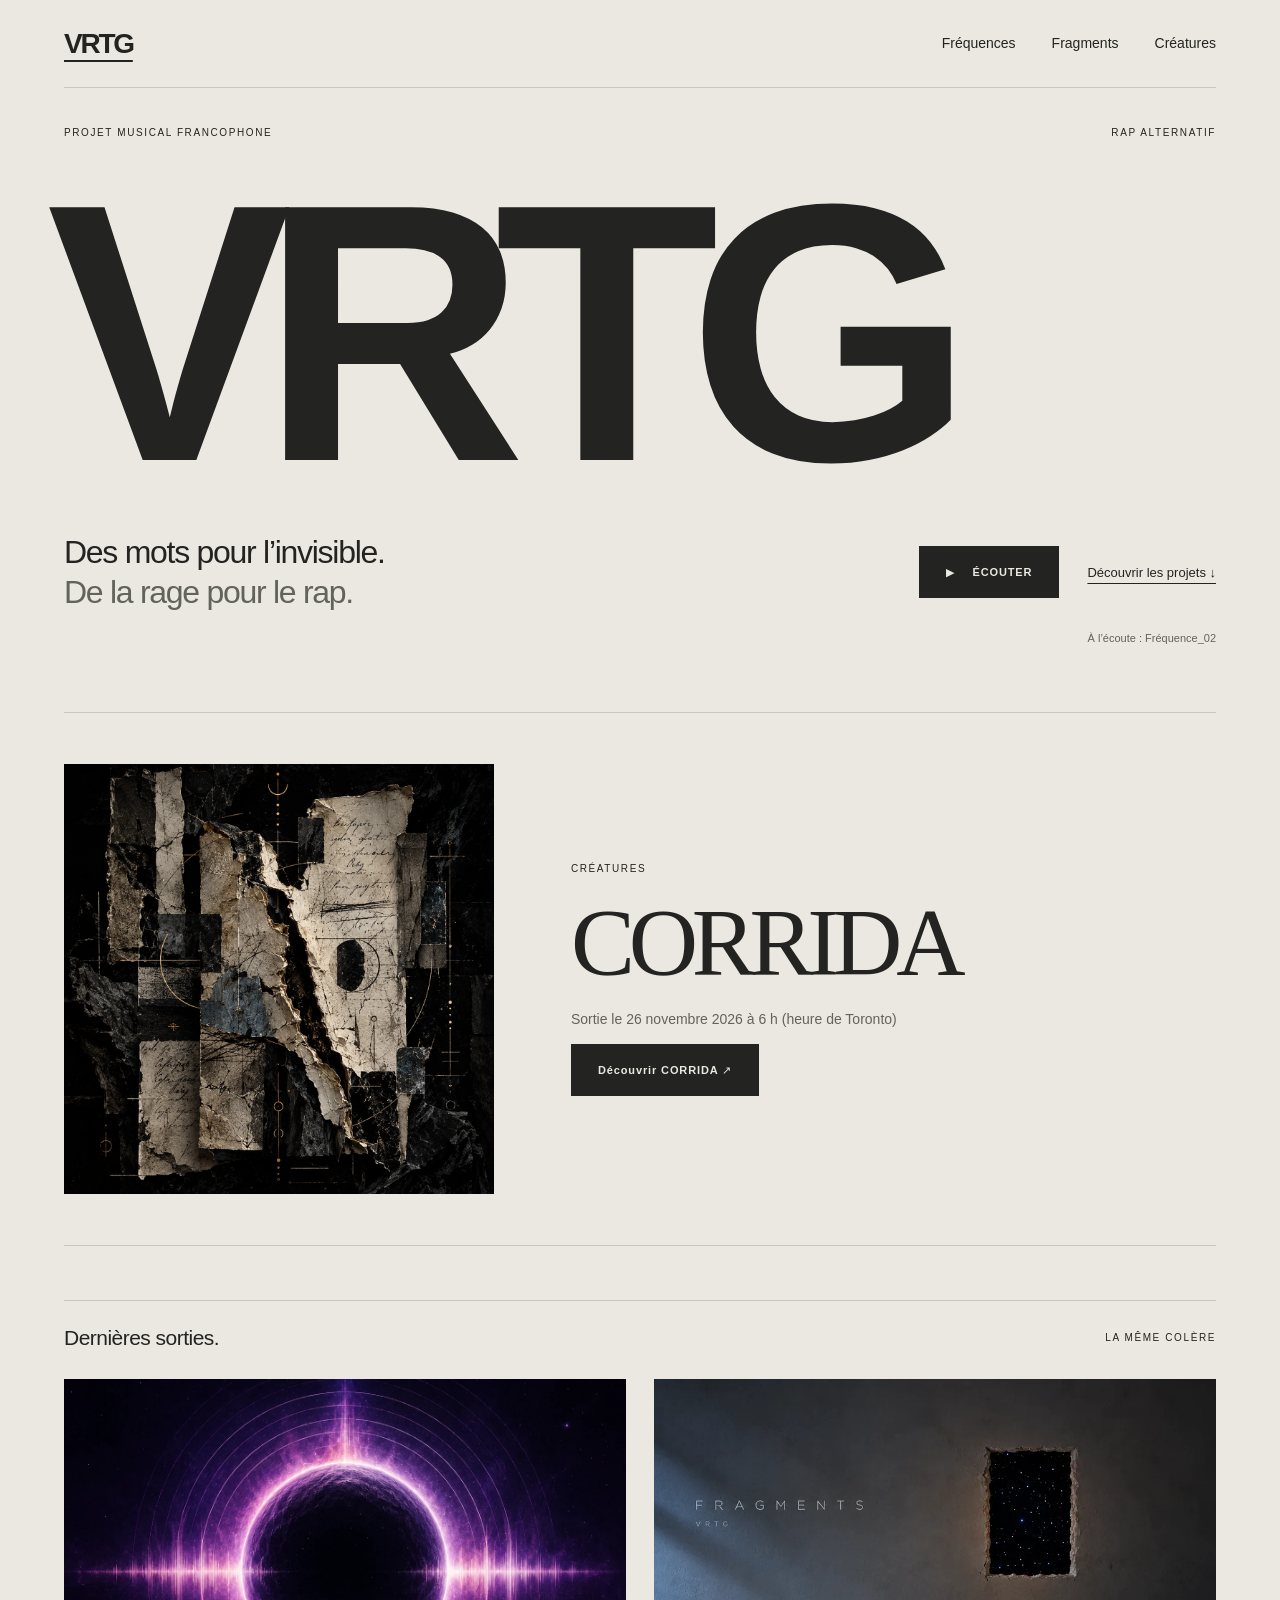
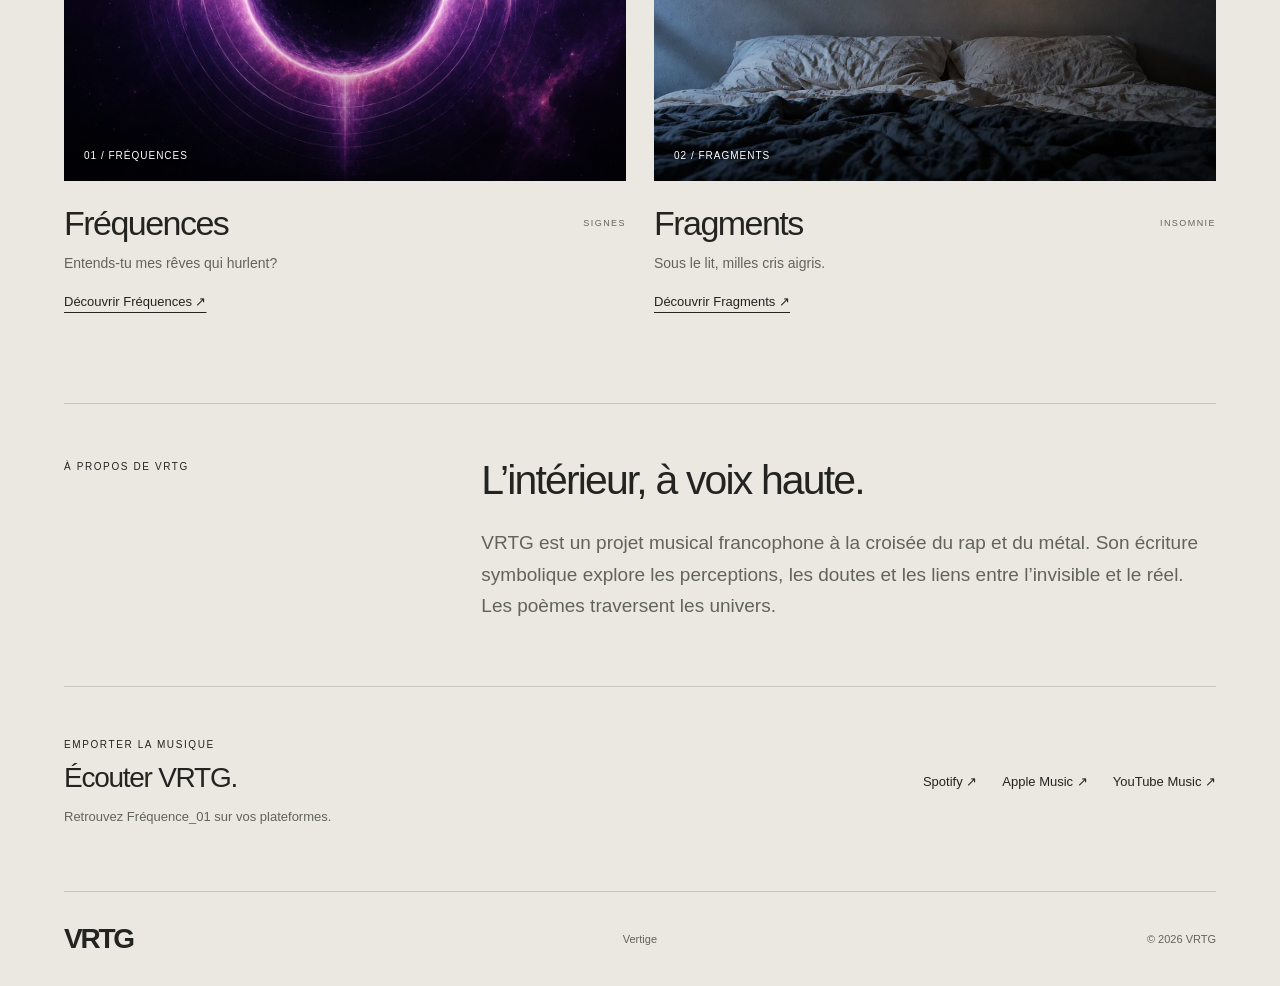
==== commit 50481838: "Publier la page de pré-sauvegarde CORRIDA et son extrait" ====
--- a/index.html
+++ b/index.html
@@ -10,7 +10,7 @@
     <div class="corrida-clock" role="timer" aria-label="Temps avant la sortie de CORRIDA" hidden>
       <span><b></b>jours</span><span><b></b>heures</span><span><b></b>minutes</span><span><b></b>secondes</span>
     </div>
-    <a class="button" data-corrida-listen href="https://open.spotify.com/search/VRTG%20CORRIDA/tracks" data-platform="spotify" data-track="corrida" hidden>Écouter sur Spotify ↗</a>
+    <a class="button" href="/corrida">Découvrir CORRIDA ↗</a>
   </div>
 </section>
 <section class="projects" id="projets" aria-labelledby="projects-title"><div class="section-heading"><h2 id="projects-title">Dernières sorties.</h2><span class="eyebrow">LA MÊME COLÈRE</span></div><div class="project-grid"><article class="project-card cosmic"><a href="/frequences" class="project-image" aria-label="Découvrir Fréquences"><img src="/assets/cover-frequence-02.webp" alt="Un cercle de lumière violette dans l’obscurité cosmique — Fréquences" width="1254" height="1254" loading="lazy"><span class="image-note">01 / FRÉQUENCES</span></a><div class="card-heading"><h3>Fréquences</h3><span class="eyebrow">SIGNES</span></div><p>Entends-tu mes rêves qui hurlent?</p><a class="text-link" href="/frequences">Découvrir Fréquences ↗</a></article><article class="project-card intimate"><a href="/fragments" class="project-image" aria-label="Découvrir Fragments"><img src="/assets/fragments-banner.webp" alt="Un lit défait dans une chambre baignée de lumière nocturne — Fragments" width="1600" height="686" loading="lazy"><span class="image-note">02 / FRAGMENTS</span></a><div class="card-heading"><h3>Fragments</h3><span class="eyebrow">INSOMNIE</span></div><p>Sous le lit, milles cris aigris.</p><a class="text-link" href="/fragments">Découvrir Fragments ↗</a></article></div></section>
